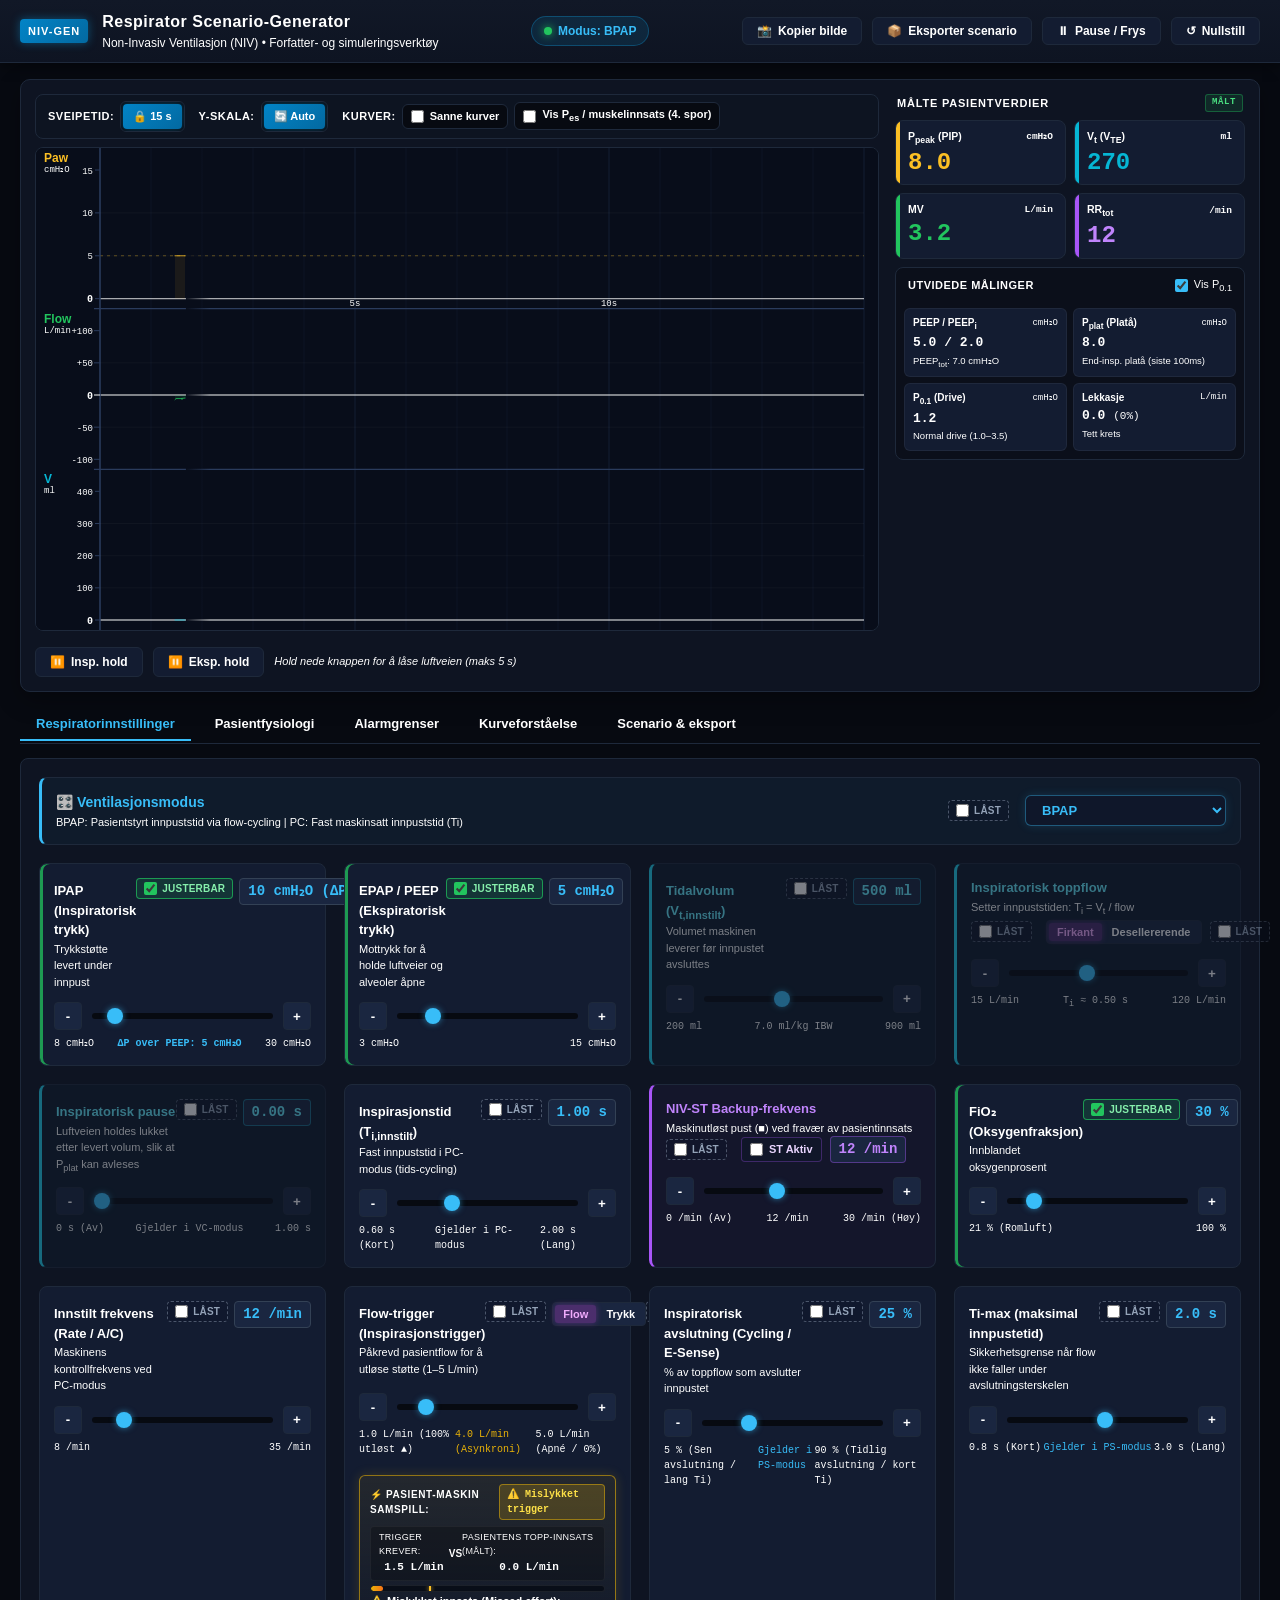
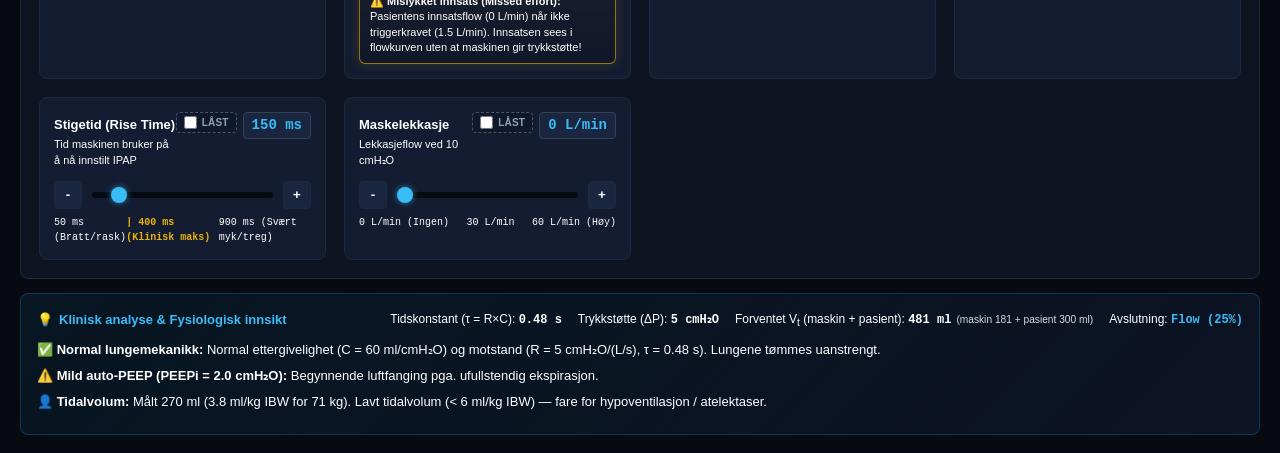
==== index.html @ de173d4d "Scenario: asynkroni ved hoy triggersensitivitet Simulator, generator og scenario-spiller for modul 2" ====
<!DOCTYPE html>
<html lang="no">
<head>
    <meta charset="UTF-8">
    <meta name="viewport" content="width=device-width, initial-scale=1.0">
    <meta name="description" content="Scenario-generator for mekanisk ventilasjon og respirator-simulering.">
    <title>Respirator Scenario-Generator</title>
    <link rel="stylesheet" href="style.css?v=3.0">
    <link rel="stylesheet" href="scenario-export.css?v=1.0">
</head>
<body>

    <!-- Topp-header og statuslinje -->
    <header class="app-header">
        <div class="brand-section">
            <span class="logo-badge">NIV-GEN</span>
            <div>
                <h1 class="brand-title">Respirator Scenario-Generator</h1>
                <div class="brand-subtitle">Non-Invasiv Ventilasjon (NIV) • Forfatter- og simuleringsverktøy</div>
            </div>
        </div>

        <div class="status-badge-container">
            <div class="mode-badge" id="modeBadge">
                <span>Modus: BPAP</span>
            </div>
        </div>

        <div class="header-controls">
            <button id="btnCopyScreenshot" class="btn-header" title="Kopier monitor-skjermbilde til utklippstavlen for Rise 360 / PowerPoint">
                <span>📸</span> <span>Kopier bilde</span>
            </button>
            <button id="btnExportScenario" class="btn-header" title="Eksporter scenariet som JSON + Markdown med gjeldende innstillinger og valgte justerbare parametere">
                <span>📦</span> <span>Eksporter scenario</span>
            </button>
            <button id="btnPause" class="btn-header" title="Pause eller frys simuleringen">
                <span id="pauseIcon">⏸</span> <span id="pauseText">Pause / Frys</span>
            </button>
            <button id="btnReset" class="btn-header" title="Nullstill simulering og kurver til standardverdier">
                <span>↺</span> <span>Nullstill</span>
            </button>
        </div>
    </header>

    <!-- Toast-varsel for kopiering og handlinger -->
    <div id="toastNotification" class="toast-notification hidden" role="status"></div>

    <!-- Hovedinnhold -->
    <main class="main-content">

        <!-- Seksjon 1: Monitoren (Canvas kurver + Måleverdier) -->
        <section class="monitor-row" aria-label="Ventilatormonitor">
            
            <div class="monitor-left-col">
                <!-- Medisinsk Alarm-banner (C3: Flergangs-alarmer prioritert med apné øverst) -->
                <div id="alarmBanner" class="alarm-banner hidden" role="alert">
                    <div id="alarmList" class="alarm-list"></div>
                </div>

                <!-- Monitor Verktøylinje (C8: Sveipetid, C9: Lås/Auto skala) -->
                <div class="monitor-toolbar">
                    <div class="toolbar-group">
                        <span class="toolbar-label">Sveipetid:</span>
                        <div class="btn-group-pill" id="sweepBtnGroup">
                            <span class="btn-pill active" id="btnSweep15" data-sweep="15" title="Sveipetid er låst til 15 sekunder" style="cursor: default;">🔒 15 s</span>
                        </div>
                    </div>

                    <div class="toolbar-group">
                        <span class="toolbar-label">Y-skala:</span>
                        <div class="btn-group-pill" id="scaleBtnGroup">
                            <span class="btn-pill active" id="btnScaleAuto" title="Automatisk skalering med faste minimumsgrenser (Gul min 15 cmH₂O, Grønn min ±30 L/min, Blå min 200 ml)" style="cursor: default;">🔄 Auto</span>
                        </div>
                    </div>

                    <div class="toolbar-group">
                        <span class="toolbar-label">Kurver:</span>
                        <label class="toolbar-checkbox-label" title="Vis pasientens sanne lungeflow og lungevolum som stiplede referansekurver over maskinens målinger">
                            <input type="checkbox" id="checkShowTrueCurves">
                            <span>Sanne kurver</span>
                        </label>
                        <label class="toolbar-checkbox-label" title="Vis 4. spor med pasientens muskelinnsats / øsofagustrykk (P_es)">
                            <input type="checkbox" id="checkShowPes">
                            <span>Vis P<sub>es</sub> / muskelinnsats (4. spor)</span>
                        </label>
                    </div>
                </div>

                <!-- Canvas med de 3 kurvene (Paw, Flow, Volum) -->
                <div class="canvas-container">
                    <canvas id="waveformCanvas"></canvas>
                </div>

                <!-- 5.4: Holdmanøvrer (Insp. hold og Eksp. hold) -->
                <div class="hold-controls-bar" style="display: flex; gap: 10px; margin-top: 8px; align-items: center; flex-wrap: wrap;">
                    <button type="button" class="hold-btn" id="btnInspHold" title="Hold inne for inspiratorisk holdmanøver (platåtrykk)">
                        <span>⏸️</span> Insp. hold
                    </button>
                    <button type="button" class="hold-btn" id="btnExpHold" title="Hold inne for ekspiratorisk holdmanøver (PEEPtotal / auto-PEEP)">
                        <span>⏸️</span> Eksp. hold
                    </button>
                    <span id="holdStatusIndicator" style="font-size: 11px; color: var(--color-text-secondary); font-style: italic;">
                        Hold nede knappen for å låse luftveien (maks 5 s)
                    </span>
                </div>
            </div>

            <!-- Sidestilt måleverdi-display (D5) -->
            <aside class="readout-panel">
                <div class="readout-section-header">
                    <span class="readout-group-title">Målte pasientverdier</span>
                    <span class="readout-type-badge badge-measured">MÅLT</span>
                </div>

                <!-- Primære målekort -->
                <div class="primary-metrics-grid">
                    <!-- Topptrykk Ppeak / PIP (C5) -->
                    <div class="metric-card pressure-card" id="cardMetricPpeak">
                        <div class="metric-label">
                            <span>P<sub>peak</sub> (PIP)</span>
                            <span class="metric-unit">cmH₂O</span>
                        </div>
                        <div class="metric-value" id="valPpeak">14.0</div>
                    </div>

                    <!-- Ekspirert Tidalvolum Vt / VTE (C1) -->
                    <div class="metric-card volume-card" id="cardMetricVt">
                        <div class="metric-label">
                            <span>V<sub>t</sub> (V<sub>TE</sub>)</span>
                            <span class="metric-unit">ml</span>
                        </div>
                        <div class="metric-value" id="valVt">450</div>
                    </div>

                    <!-- Minuttvolum MV (C1) -->
                    <div class="metric-card mv-card" id="cardMetricMv">
                        <div class="metric-label">
                            <span>MV</span>
                            <span class="metric-unit">L/min</span>
                        </div>
                        <div class="metric-value" id="valMv">6.8</div>
                    </div>

                    <!-- Total frekvens RRtot (C1) -->
                    <div class="metric-card rr-card" id="cardMetricRR">
                        <div class="metric-label">
                            <span>RR<sub>tot</sub></span>
                            <span class="metric-unit">/min</span>
                        </div>
                        <div class="metric-value" id="valRR">15</div>
                    </div>
                </div>

                <!-- Sekundære utvidede målinger (D5, Modul 5.4 & 5.6) -->
                <div class="secondary-metrics-panel">
                    <div style="display: flex; justify-content: space-between; align-items: center; margin-bottom: 6px; padding: 0 4px;">
                        <span style="font-size: 11px; font-weight: 700; text-transform: uppercase; letter-spacing: 0.5px; color: var(--text-muted);">Utvidede målinger</span>
                        <label style="display: inline-flex; align-items: center; gap: 6px; font-size: 11px; cursor: pointer; color: var(--text-muted);" title="Styrer visning av P0.1 respiratorisk drive">
                            <input type="checkbox" id="checkShowP01" checked style="accent-color: var(--color-accent); width: 13px; height: 13px; cursor: pointer;">
                            <span>Vis P<sub>0.1</sub></span>
                        </label>
                    </div>
                    <div class="secondary-grid">
                        <!-- PEEP / PEEPi / PEEPtot -->
                        <div class="sub-metric-card" id="cardSecPeep">
                            <div class="sub-metric-header">
                                <span class="sub-metric-title" id="titleSecPeep">PEEP / PEEP<sub>i</sub></span>
                                <span class="sub-metric-unit">cmH₂O</span>
                            </div>
                            <div class="sub-metric-val" id="dispPeepPeepi">5.0 / 0.0</div>
                            <div class="sub-metric-foot" id="dispPeepTot">PEEP<sub>tot</sub>: 5.0 cmH₂O</div>
                        </div>

                        <!-- Platåtrykk Pplat (Modul 5.4 & 5.6) -->
                        <div class="sub-metric-card" id="cardSecPplat">
                            <div class="sub-metric-header">
                                <span class="sub-metric-title" id="titleSecPplat">P<sub>plat</sub> (Platå)</span>
                                <span class="sub-metric-unit">cmH₂O</span>
                            </div>
                            <div class="sub-metric-val" id="dispPplatSec">--</div>
                            <div class="sub-metric-foot" id="dispPplatFoot">End-insp. platå</div>
                        </div>

                        <!-- P0.1 Okklusjonstrykk (Modul 5.6) -->
                        <div class="sub-metric-card" id="cardSecP01">
                            <div class="sub-metric-header">
                                <span class="sub-metric-title" id="titleSecP01">P<sub>0.1</sub> (Drive)</span>
                                <span class="sub-metric-unit">cmH₂O</span>
                            </div>
                            <div class="sub-metric-val" id="dispP01Sec">--</div>
                            <div class="sub-metric-foot" id="dispP01Foot">Respiratorisk drive</div>
                        </div>

                        <!-- Lekkasje & Lekkasje % -->
                        <div class="sub-metric-card" id="cardSecLeak">
                            <div class="sub-metric-header">
                                <span class="sub-metric-title">Lekkasje</span>
                                <span class="sub-metric-unit">L/min</span>
                            </div>
                            <div class="sub-metric-val" id="dispLeakSec">0.0 <span class="sub-val-secondary" id="dispLeakPctSec">(0%)</span></div>
                            <div class="sub-metric-foot" id="dispLeakStatus">Tett krets</div>
                        </div>
                    </div>
                </div>
            </aside>
        </section>

        <!-- Seksjon 2: Kontrollere og Innsikt -->
        <section class="controls-container">

            <!-- Fane-knapper for innstillinger -->
            <div class="panel-tabs">
                <button class="tab-btn active" data-tab="tab-machine">Respiratorinnstillinger</button>
                <button class="tab-btn" data-tab="tab-patient">Pasientfysiologi</button>
                <button class="tab-btn" data-tab="tab-advanced">Alarmgrenser</button>
                <button class="tab-btn" data-tab="tab-curves">Kurveforståelse</button>
                <button class="tab-btn" data-tab="tab-export">Scenario &amp; eksport</button>
            </div>

            <!-- Fane-innhold -->
            <div class="tab-content">
                
                <!-- Fane 1: Respiratorinnstillinger -->
                <div class="tab-pane active" id="tab-machine">
                    <div class="controls-grid">
                        
                        <!-- D1: Modusvelger (PS / PC - PC er skjult i denne versjonen) -->
                        <div class="control-card" style="grid-column: 1 / -1; border-left: 3px solid var(--color-accent); background: rgba(56, 189, 248, 0.04);">
                            <div class="control-header" style="display: flex; justify-content: space-between; align-items: center; flex-wrap: wrap; gap: 10px;">
                                <div>
                                    <div class="control-label" style="color: var(--color-accent); font-size: 14px;">🎛️ Ventilasjonsmodus</div>
                                    <div class="control-sublabel">BPAP: Pasientstyrt innpuststid via flow-cycling | PC: Fast maskinsatt innpuststid (Ti)</div>
                                </div>
                                <div style="display: flex; align-items: center; gap: 10px;">
                                    <select id="selectMode" class="select-mode-dropdown" title="Velg ventilasjonsmodus">
                                        <option value="PS" selected>BPAP</option>
                                        <option value="PC">PC (Trykkontroll / PCV)</option>
                                        <option value="VC">VC (Volumkontroll / VCV)</option>
                                    </select>
                                </div>
                            </div>
                        </div>

                        <!-- IPAP / PC over PEEP (Viser både absolutt trykk og ΔP) -->
                        <div class="control-card" id="cardPressure">
                            <div class="control-header">
                                <div>
                                    <div class="control-label" id="labelPressureMode">IPAP (Inspiratorisk trykk)</div>
                                    <div class="control-sublabel" id="sublabelPressureMode">Trykkstøtte levert under innpust</div>
                                </div>
                                <span class="control-value-pill" id="badgeIpap">8 cmH₂O (ΔP 3)</span>
                            </div>
                            <div class="slider-wrapper">
                                <button class="step-btn" data-target="sliderIpap" data-step="-1">-</button>
                                <input type="range" id="sliderIpap" min="8" max="30" step="1" value="8">
                                <button class="step-btn" data-target="sliderIpap" data-step="1">+</button>
                            </div>
                            <div class="slider-limits">
                                <span>8 cmH₂O</span>
                                <span id="labelDeltaPInfo" style="color: var(--color-accent); font-weight: 600;">ΔP over PEEP: 3 cmH₂O</span>
                                <span>30 cmH₂O</span>
                            </div>
                        </div>

                        <!-- EPAP / PEEP -->
                        <div class="control-card">
                            <div class="control-header">
                                <div>
                                    <div class="control-label">EPAP / PEEP (Ekspiratorisk trykk)</div>
                                    <div class="control-sublabel">Mottrykk for å holde luftveier og alveoler åpne</div>
                                </div>
                                <span class="control-value-pill" id="badgeEpap">5 cmH₂O</span>
                            </div>
                            <div class="slider-wrapper">
                                <button class="step-btn" data-target="sliderEpap" data-step="-1">-</button>
                                <input type="range" id="sliderEpap" min="3" max="15" step="1" value="5">
                                <button class="step-btn" data-target="sliderEpap" data-step="1">+</button>
                            </div>
                            <div class="slider-limits">
                                <span>3 cmH₂O</span>
                                <span>15 cmH₂O</span>
                            </div>
                        </div>

                        <!-- 6.1: Volumkontroll — Tidalvolum -->
                        <div class="control-card" id="cardVcTidalVolume" style="border-left: 3px solid #22d3ee; background: rgba(34, 211, 238, 0.04);">
                            <div class="control-header">
                                <div>
                                    <div class="control-label" style="color: #67e8f9;">Tidalvolum (V<sub>t,innstilt</sub>)</div>
                                    <div class="control-sublabel">Volumet maskinen leverer før innpustet avsluttes</div>
                                </div>
                                <span class="control-value-pill" id="badgeVcTidalVolume" style="color: #67e8f9; border-color: rgba(34, 211, 238, 0.4);">500 ml</span>
                            </div>
                            <div class="slider-wrapper">
                                <button class="step-btn" data-target="sliderVcTidalVolume" data-step="-25">-</button>
                                <input type="range" id="sliderVcTidalVolume" min="200" max="900" step="25" value="500">
                                <button class="step-btn" data-target="sliderVcTidalVolume" data-step="25">+</button>
                            </div>
                            <div class="slider-limits">
                                <span>200 ml</span>
                                <span id="labelVcVtPerKg">-- ml/kg IBW</span>
                                <span>900 ml</span>
                            </div>
                        </div>

                        <!-- 6.1: Volumkontroll — Inspiratorisk toppflow og flowmønster -->
                        <div class="control-card" id="cardVcPeakFlow" style="border-left: 3px solid #22d3ee; background: rgba(34, 211, 238, 0.04);">
                            <div class="control-header" style="display: flex; justify-content: space-between; align-items: center; flex-wrap: wrap;">
                                <div>
                                    <div class="control-label" style="color: #67e8f9;">Inspiratorisk toppflow</div>
                                    <div class="control-sublabel">Setter innpuststiden: T<sub>i</sub> = V<sub>t</sub> / flow</div>
                                </div>
                                <div style="display: flex; align-items: center; gap: 8px;">
                                    <div class="trigger-mode-toggle">
                                        <button class="btn-toggle active" id="btnFlowPatternConstant" data-pattern="constant">Firkant</button>
                                        <button class="btn-toggle" id="btnFlowPatternDecel" data-pattern="decelerating">Desellererende</button>
                                    </div>
                                    <span class="control-value-pill" id="badgeVcPeakFlow" style="color: #67e8f9; border-color: rgba(34, 211, 238, 0.4);">60 L/min</span>
                                </div>
                            </div>
                            <div class="slider-wrapper" style="margin-top: 6px;">
                                <button class="step-btn" data-target="sliderVcPeakFlow" data-step="-5">-</button>
                                <input type="range" id="sliderVcPeakFlow" min="15" max="120" step="5" value="60">
                                <button class="step-btn" data-target="sliderVcPeakFlow" data-step="5">+</button>
                            </div>
                            <div class="slider-limits">
                                <span>15 L/min</span>
                                <span id="labelVcTiCalc">T<sub>i</sub> ≈ -- s</span>
                                <span>120 L/min</span>
                            </div>
                        </div>

                        <!-- 6.1: Inspiratorisk pause (platåtrykk) -->
                        <div class="control-card" id="cardInspPause" style="border-left: 3px solid #22d3ee; background: rgba(34, 211, 238, 0.04);">
                            <div class="control-header">
                                <div>
                                    <div class="control-label" style="color: #67e8f9;">Inspiratorisk pause</div>
                                    <div class="control-sublabel">Luftveien holdes lukket etter levert volum, slik at P<sub>plat</sub> kan avleses</div>
                                </div>
                                <span class="control-value-pill" id="badgeInspPause" style="color: #67e8f9; border-color: rgba(34, 211, 238, 0.4);">0.00 s</span>
                            </div>
                            <div class="slider-wrapper">
                                <button class="step-btn" data-target="sliderInspPause" data-step="-0.05">-</button>
                                <input type="range" id="sliderInspPause" min="0" max="1.0" step="0.05" value="0">
                                <button class="step-btn" data-target="sliderInspPause" data-step="0.05">+</button>
                            </div>
                            <div class="slider-limits">
                                <span>0 s (Av)</span>
                                <span id="labelInspPauseStatus">Gjelder i VC-modus</span>
                                <span>1.00 s</span>
                            </div>
                        </div>

                        <!-- D1: PC-modus Inspirasjonstid Ti -->
                        <div class="control-card" id="cardTiSet">
                            <div class="control-header">
                                <div>
                                    <div class="control-label" id="labelTiSet">Inspirasjonstid (T<sub>i,innstilt</sub>)</div>
                                    <div class="control-sublabel" id="sublabelTiSet">Fast innpuststid i PC-modus (tids-cycling)</div>
                                </div>
                                <span class="control-value-pill" id="badgeTiSet">1.00 s</span>
                            </div>
                            <div class="slider-wrapper">
                                <button class="step-btn" data-target="sliderTiSet" data-step="-0.05">-</button>
                                <input type="range" id="sliderTiSet" min="0.6" max="2.0" step="0.05" value="1.0">
                                <button class="step-btn" data-target="sliderTiSet" data-step="0.05">+</button>
                            </div>
                            <div class="slider-limits">
                                <span>0.60 s (Kort)</span>
                                <span id="labelTiSetStatus" style="color: var(--color-accent);">Gjelder i PC-modus</span>
                                <span>2.00 s (Lang)</span>
                            </div>
                        </div>

                        <!-- D2: ST-modus & Backup-frekvens (NIV-ST) -->
                        <div class="control-card" id="cardStBackup" style="border-left: 3px solid #a855f7; background: rgba(168, 85, 247, 0.04);">
                            <div class="control-header" style="display: flex; justify-content: space-between; align-items: center; flex-wrap: wrap;">
                                <div>
                                    <div class="control-label" style="color: #c084fc;">NIV-ST Backup-frekvens</div>
                                    <div class="control-sublabel">Maskinutløst pust (■) ved fravær av pasientinnsats</div>
                                </div>
                                <div style="display: flex; align-items: center; gap: 8px;">
                                    <label id="labelStActive" style="display: inline-flex; align-items: center; gap: 6px; cursor: pointer; font-size: 11px; font-weight: 700; color: #e9d5ff; background: rgba(15, 23, 42, 0.7); padding: 3px 8px; border-radius: 4px; border: 1px solid rgba(168, 85, 247, 0.3);">
                                        <input type="checkbox" id="checkStActive" style="accent-color: #a855f7; cursor: pointer;">
                                        <span>ST Aktiv</span>
                                    </label>
                                    <span class="control-value-pill" id="badgeBackupRate" style="color: #c084fc; border-color: rgba(168, 85, 247, 0.4);">12 /min</span>
                                </div>
                            </div>
                            <div class="slider-wrapper" style="margin-top: 6px;">
                                <button class="step-btn" data-target="sliderBackupRate" data-step="-1">-</button>
                                <input type="range" id="sliderBackupRate" min="0" max="30" step="1" value="12">
                                <button class="step-btn" data-target="sliderBackupRate" data-step="1">+</button>
                            </div>
                            <div class="slider-limits">
                                <span>0 /min (Av)</span>
                                <span>12 /min</span>
                                <span>30 /min (Høy)</span>
                            </div>
                        </div>

                        <!-- FiO2 -->
                        <div class="control-card">
                            <div class="control-header">
                                <div>
                                    <div class="control-label">FiO₂ (Oksygenfraksjon)</div>
                                    <div class="control-sublabel">Innblandet oksygenprosent</div>
                                </div>
                                <span class="control-value-pill" id="badgeFio2">30 %</span>
                            </div>
                            <div class="slider-wrapper">
                                <button class="step-btn" data-target="sliderFio2" data-step="-5">-</button>
                                <input type="range" id="sliderFio2" min="21" max="100" step="1" value="30">
                                <button class="step-btn" data-target="sliderFio2" data-step="5">+</button>
                            </div>
                            <div class="slider-limits">
                                <span>21 % (Romluft)</span>
                                <span>100 %</span>
                            </div>
                        </div>

                        <!-- Respirasjonsfrekvens (RR innstilt / backup) -->
                        <div class="control-card" id="cardRate">
                            <div class="control-header">
                                <div>
                                    <div class="control-label">Innstilt frekvens (Rate / A/C)</div>
                                    <div class="control-sublabel">Maskinens kontrollfrekvens ved PC-modus</div>
                                </div>
                                <span class="control-value-pill" id="badgeRR">12 /min</span>
                            </div>
                            <div class="slider-wrapper">
                                <button class="step-btn" data-target="sliderRR" data-step="-1">-</button>
                                <input type="range" id="sliderRR" min="8" max="35" step="1" value="12">
                                <button class="step-btn" data-target="sliderRR" data-step="1">+</button>
                            </div>
                            <div class="slider-limits">
                                <span>8 /min</span>
                                <span>35 /min</span>
                            </div>
                        </div>

                        <!-- Inspirasjonstrigger (Flow / Trykk) -->
                        <div class="control-card" id="cardTrigger">
                            <div class="control-header">
                                <div>
                                    <div class="control-label" id="triggerTitle">Inspirasjonstrigger</div>
                                    <div class="control-sublabel" id="triggerSublabel">Flow- eller trykkstyrt pasienttrigger</div>
                                </div>
                                <div class="trigger-mode-toggle">
                                    <button class="btn-toggle active" id="btnTrigModeFlow" data-mode="flow">Flow</button>
                                    <button class="btn-toggle" id="btnTrigModePressure" data-mode="pressure">Trykk</button>
                                </div>
                                <span class="control-value-pill" id="badgeTrigger" style="color: var(--color-flow-trigger); border-color: rgba(217, 70, 239, 0.4);">1.5 L/min</span>
                            </div>

                            <div class="slider-wrapper" style="margin-top: 8px;">
                                <button class="step-btn" id="btnTrigStepDown" data-target="sliderTrigger" data-step="-0.5">-</button>
                                <input type="range" id="sliderTrigger" min="1" max="5" step="0.5" value="1.5">
                                <button class="step-btn" id="btnTrigStepUp" data-target="sliderTrigger" data-step="0.5">+</button>
                            </div>
                            <div class="slider-limits">
                                <span id="triggerLimitMin">1.0 L/min (100% utløst ▲)</span>
                                <span id="triggerLimitMid" style="color: var(--color-warning);">4.0 L/min (Asynkroni)</span>
                                <span id="triggerLimitMax">5.0 L/min (Apné / 0%)</span>
                            </div>

                            <!-- Trigger-samkjøringspanel (Klinisk veiledning) -->
                            <div class="trigger-sync-box" id="triggerSyncBox">
                                <div class="trigger-sync-header">
                                    <span class="trigger-sync-title">⚡ Pasient-maskin samspill:</span>
                                    <span class="trigger-sync-status-badge status-ok" id="triggerSyncBadge">✅ 100% Utløst</span>
                                </div>
                                <div class="trigger-sync-body">
                                    <div class="trigger-sync-comparison">
                                        <div class="sync-item">
                                            <span class="sync-label">Trigger krever:</span>
                                            <span class="sync-val" id="syncTriggerReq">3.0 L/min</span>
                                        </div>
                                        <div class="sync-vs">vs</div>
                                        <div class="sync-item">
                                            <span class="sync-label">Pasientflow:</span>
                                            <span class="sync-val" id="syncPatientEffort">30.0 L/min</span>
                                        </div>
                                    </div>
                                    <!-- Visuell sammenligningsmåler -->
                                    <div class="trigger-gauge-track" title="Pasientinnsats vs. Triggerkrav">
                                        <div class="trigger-gauge-fill" id="triggerGaugeFill" style="width: 60%;"></div>
                                        <div class="trigger-gauge-threshold" id="triggerGaugeThreshold" style="left: 40%;"></div>
                                    </div>
                                    <div class="trigger-sync-message" id="triggerSyncMessage">
                                        Pasienten utløser innpust pålitelig (1–3 L/min). Lilla trekant (▲) vises for hvert pust.
                                    </div>
                                </div>
                            </div>
                        </div>

                        <!-- Inspiratorisk avslutning (Cycling / E-Sense: 5–90%) -->
                        <div class="control-card" id="cardCycling">
                            <div class="control-header">
                                <div>
                                    <div class="control-label" id="labelCycling">Inspiratorisk avslutning (Cycling / E-Sense)</div>
                                    <div class="control-sublabel" id="sublabelCycling">% av toppflow som avslutter innpustet</div>
                                </div>
                                <span class="control-value-pill" id="badgeCycling">25 %</span>
                            </div>
                            <div class="slider-wrapper">
                                <button class="step-btn" data-target="sliderCycling" data-step="-5">-</button>
                                <input type="range" id="sliderCycling" min="5" max="90" step="5" value="25">
                                <button class="step-btn" data-target="sliderCycling" data-step="5">+</button>
                            </div>
                            <div class="slider-limits">
                                <span>5 % (Sen avslutning / lang Ti)</span>
                                <span id="labelCyclingStatus" style="color: var(--color-accent);">Gjelder i PS-modus</span>
                                <span>90 % (Tidlig avslutning / kort Ti)</span>
                            </div>
                        </div>

                        <!-- Ti-max (maksimal innpustetid) -->
                        <div class="control-card" id="cardTiMax">
                            <div class="control-header">
                                <div>
                                    <div class="control-label">Ti-max (maksimal innpustetid)</div>
                                    <div class="control-sublabel">Sikkerhetsgrense når flow ikke faller under avslutningsterskelen</div>
                                </div>
                                <span class="control-value-pill" id="badgeTiMax">2.0 s</span>
                            </div>
                            <div class="slider-wrapper">
                                <button class="step-btn" data-target="sliderTiMax" data-step="-0.1">-</button>
                                <input type="range" id="sliderTiMax" min="0.8" max="3.0" step="0.1" value="2.0">
                                <button class="step-btn" data-target="sliderTiMax" data-step="0.1">+</button>
                            </div>
                            <div class="slider-limits">
                                <span>0.8 s (Kort)</span>
                                <span style="color: var(--color-accent);">Gjelder i PS-modus</span>
                                <span>3.0 s (Lang)</span>
                            </div>
                        </div>

                        <!-- Stigetid / Rise Time -->
                        <div class="control-card">
                            <div class="control-header">
                                <div>
                                    <div class="control-label">Stigetid (Rise Time)</div>
                                    <div class="control-sublabel">Tid maskinen bruker på å nå innstilt IPAP</div>
                                </div>
                                <span class="control-value-pill" id="badgeRiseTime">150 ms</span>
                            </div>
                            <div class="slider-wrapper">
                                <button class="step-btn" data-target="sliderRiseTime" data-step="-25">-</button>
                                <input type="range" id="sliderRiseTime" min="50" max="900" step="25" value="150">
                                <button class="step-btn" data-target="sliderRiseTime" data-step="25">+</button>
                            </div>
                            <div class="slider-limits">
                                <span>50 ms (Bratt/rask)</span>
                                <span class="clinical-limit-marker" style="color: var(--color-warning); font-weight: 600;" title="Klinisk standard øvre grense (400 ms)">| 400 ms (Klinisk maks)</span>
                                <span>900 ms (Svært myk/treg)</span>
                            </div>
                        </div>

                        <!-- Maskelekkasje -->
                        <div class="control-card" id="cardLeak">
                            <div class="control-header">
                                <div>
                                    <div class="control-label">Maskelekkasje</div>
                                    <div class="control-sublabel">Lekkasjeflow ved 10 cmH₂O</div>
                                </div>
                                <span class="control-value-pill" id="badgeLeak">0 L/min</span>
                            </div>
                            <div class="slider-wrapper">
                                <button class="step-btn" data-target="sliderLeak" data-step="-5">-</button>
                                <input type="range" id="sliderLeak" min="0" max="60" step="5" value="0">
                                <button class="step-btn" data-target="sliderLeak" data-step="5">+</button>
                            </div>
                            <div class="slider-limits">
                                <span>0 L/min (Ingen)</span>
                                <span>30 L/min</span>
                                <span>60 L/min (Høy)</span>
                            </div>
                        </div>

                    </div>
                </div>

                <!-- Fane 2: Pasientfysiologi (A3 & A6 & D5) -->
                <div class="tab-pane" id="tab-patient" style="display: none;">
                    <div class="controls-grid">
                        
                        <!-- Pasientprofil & Idealvekt (IBW for D5) -->
                        <div class="control-card" style="grid-column: 1 / -1; border-left: 3px solid #38bdf8; background: rgba(56, 189, 248, 0.04);">
                            <div class="control-header" style="display: flex; justify-content: space-between; align-items: center; flex-wrap: wrap; gap: 10px;">
                                <div>
                                    <div class="control-label" style="color: #38bdf8;">👤 Pasientprofil & Idealvekt (IBW)</div>
                                    <div class="control-sublabel">Brukes til å beregne fysiologisk tidalvolum (V<sub>t</sub>/kg IBW) etter Devine-formelen</div>
                                </div>
                                <div style="display: flex; align-items: center; gap: 10px;">
                                    <span class="control-value-pill" id="badgeIbwCalc" style="color: #38bdf8; border-color: rgba(56, 189, 248, 0.4);">IBW: 70 kg</span>
                                </div>
                            </div>
                            <div style="display: grid; grid-template-columns: repeat(auto-fit, minmax(240px, 1fr)); gap: 14px; margin-top: 8px;">
                                <div>
                                    <div style="display: flex; justify-content: space-between; font-size: 12px; margin-bottom: 4px;">
                                        <span>Pasienthøyde:</span>
                                        <strong id="badgeHeight" style="font-family: var(--font-mono); color: var(--text-main);">175 cm</strong>
                                    </div>
                                    <div class="slider-wrapper">
                                        <button class="step-btn" data-target="sliderHeight" data-step="-5">-</button>
                                        <input type="range" id="sliderHeight" min="140" max="205" step="1" value="175">
                                        <button class="step-btn" data-target="sliderHeight" data-step="5">+</button>
                                    </div>
                                    <div class="slider-limits">
                                        <span>140 cm</span>
                                        <span>175 cm (Snitt)</span>
                                        <span>205 cm</span>
                                    </div>
                                </div>
                                <div>
                                    <div style="font-size: 12px; margin-bottom: 6px;">Biologisk kjønn:</div>
                                    <div class="trigger-mode-toggle" style="width: 100%;">
                                        <button class="btn-toggle active" id="btnGenderMale" style="flex: 1; padding: 6px;">Mann</button>
                                        <button class="btn-toggle" id="btnGenderFemale" style="flex: 1; padding: 6px;">Kvinne</button>
                                    </div>
                                </div>
                            </div>
                        </div>

                        <!-- Spontan frekvens (rrSpont) -->
                        <div class="control-card">
                            <div class="control-header">
                                <div>
                                    <div class="control-label">Spontan frekvens (rrSpont)</div>
                                    <div class="control-sublabel">Pasientens egen respirasjonsfrekvens (0 = apné/passiv)</div>
                                </div>
                                <span class="control-value-pill" id="badgeRrSpont">12 /min</span>
                            </div>
                            <div class="slider-wrapper">
                                <button class="step-btn" data-target="sliderRrSpont" data-step="-1">-</button>
                                <input type="range" id="sliderRrSpont" min="0" max="40" step="1" value="12">
                                <button class="step-btn" data-target="sliderRrSpont" data-step="1">+</button>
                            </div>
                            <div class="slider-limits">
                                <span>0 /min (Passiv)</span>
                                <span>40 /min (Takkypné)</span>
                            </div>
                        </div>

                        <!-- Pasientens muskelkraft Pmus (Inspiratorisk) -->
                        <div class="control-card" id="cardPmus">
                            <div class="control-header">
                                <div>
                                    <div class="control-label">Inspiratorisk kraft (P<sub>mus,insp</sub>)</div>
                                    <div class="control-sublabel">Pasientens egeninnsats under innpust (Normal 5 cmH₂O, P<sub>mus,max</sub> kap. 100 cmH₂O)</div>
                                </div>
                                <span class="control-value-pill" id="badgePmus">5.0 cmH₂O</span>
                            </div>
                            <div class="slider-wrapper">
                                <button class="step-btn" data-target="sliderPmus" data-step="-0.5">-</button>
                                <input type="range" id="sliderPmus" min="0" max="20" step="0.5" value="5">
                                <button class="step-btn" data-target="sliderPmus" data-step="0.5">+</button>
                            </div>
                            <div class="slider-limits">
                                <span>0 cmH₂O (Svak/ingen)</span>
                                <span>20 cmH₂O (Maksimal)</span>
                            </div>
                        </div>

                        <!-- Responsiv pasientinnsats (5.2) -->
                        <div class="control-card" id="cardResponsivePmus">
                            <div class="control-header">
                                <div>
                                    <div class="control-label" style="display: flex; align-items: center; gap: 8px;">
                                        <input type="checkbox" id="checkResponsivePmus" style="cursor: pointer;">
                                        <label for="checkResponsivePmus" style="cursor: pointer;">Responsiv pasientinnsats</label>
                                    </div>
                                    <div class="control-sublabel">Pasienten avlaster seg selv når respiratoren tar over arbeidet</div>
                                </div>
                                <span class="control-value-pill" id="badgeResponsiveness">50 %</span>
                            </div>
                            <div class="slider-wrapper">
                                <button class="step-btn" data-target="sliderResponsiveness" data-step="-5" disabled>-</button>
                                <input type="range" id="sliderResponsiveness" min="10" max="100" step="5" value="50" disabled>
                                <button class="step-btn" data-target="sliderResponsiveness" data-step="5" disabled>+</button>
                            </div>
                            <div class="slider-limits">
                                <span>10 % (Svak tilpasning)</span>
                                <span>50 % (Standard)</span>
                                <span>100 % (Full avlastning)</span>
                            </div>
                        </div>

                        <!-- Tidsforskyvning av pasientinnsats (5.5) -->
                        <div class="control-card" id="cardPmusOffset">
                            <div class="control-header">
                                <div>
                                    <div class="control-label">Forskyvning av pasientinnsats</div>
                                    <div class="control-sublabel">Tidsforskyvning av Pmus mot maskinsyklus for asynkronidemonstrasjon</div>
                                </div>
                                <span class="control-value-pill" id="badgePmusOffset">0.00 s (synkronisert)</span>
                            </div>
                            <div class="slider-wrapper">
                                <button class="step-btn" data-target="sliderPmusOffset" data-step="-0.05">-</button>
                                <input type="range" id="sliderPmusOffset" min="-1.0" max="1.0" step="0.05" value="0">
                                <button class="step-btn" data-target="sliderPmusOffset" data-step="0.05">+</button>
                            </div>
                            <div class="slider-limits">
                                <span>-1.00 s (forskjøvet tidligere)</span>
                                <span id="labelPmusOffsetStatus">synkronisert</span>
                                <span>+1.00 s (forskjøvet senere)</span>
                            </div>
                        </div>

                        <!-- Nevral inspirasjonstid (tiNeural) -->
                        <div class="control-card">
                            <div class="control-header">
                                <div>
                                    <div class="control-label">Nevral inspirasjonstid (Ti<sub>neural</sub>)</div>
                                    <div class="control-sublabel">Varighet av pasientens nevrale innpust</div>
                                </div>
                                <span class="control-value-pill" id="badgeTiNeural">1.00 s</span>
                            </div>
                            <div class="slider-wrapper">
                                <button class="step-btn" data-target="sliderTiNeural" data-step="-0.05">-</button>
                                <input type="range" id="sliderTiNeural" min="0.4" max="1.6" step="0.05" value="1.0">
                                <button class="step-btn" data-target="sliderTiNeural" data-step="0.05">+</button>
                            </div>
                            <div class="slider-limits">
                                <span>0.40 s (Kort)</span>
                                <span>1.60 s (Lang)</span>
                            </div>
                        </div>

                        <!-- Koble Ti_neural til innsatsform (Pmus) -->
                        <div class="control-card" style="padding: 10px 14px; background: rgba(30, 41, 59, 0.4); border: 1px solid var(--border-color);">
                            <div style="display: flex; align-items: center; justify-content: space-between;">
                                <label style="display: inline-flex; align-items: center; gap: 8px; cursor: pointer; font-size: 13px; font-weight: 600; color: var(--text-main);">
                                    <input type="checkbox" id="checkKobleTiNeural" checked style="accent-color: var(--color-accent); width: 15px; height: 15px; cursor: pointer;">
                                    <span>Utled fra nevral inspirasjonstid</span>
                                </label>
                                <span style="font-size: 11px; color: var(--text-muted);">Automatisk form (Trise 30%, Tdecay 40%)</span>
                            </div>
                        </div>

                        <!-- Stigetid innsats (triseNeural) -->
                        <div class="control-card control-disabled" id="cardTriseNeural">
                            <div class="control-header">
                                <div>
                                    <div class="control-label">Stigetid innsats (Trise)</div>
                                    <div class="control-sublabel">Tid fra hvile til maksimal muskelkraft</div>
                                </div>
                                <span class="control-value-pill" id="badgeTriseNeural">0.30 s</span>
                            </div>
                            <div class="slider-wrapper">
                                <button class="step-btn" data-target="sliderTriseNeural" data-step="-0.05" disabled>-</button>
                                <input type="range" id="sliderTriseNeural" min="0.10" max="1.00" step="0.05" value="0.30" disabled>
                                <button class="step-btn" data-target="sliderTriseNeural" data-step="0.05" disabled>+</button>
                            </div>
                            <div class="slider-limits">
                                <span>0.10 s (Rask)</span>
                                <span>1.00 s (Langsom)</span>
                            </div>
                        </div>

                        <!-- Holdetid innsats (tholdNeural) -->
                        <div class="control-card control-disabled" id="cardTholdNeural">
                            <div class="control-header">
                                <div>
                                    <div class="control-label">Holdetid innsats (Thold)</div>
                                    <div class="control-sublabel">Hviletid på maksimal muskelkraft (platå)</div>
                                </div>
                                <span class="control-value-pill" id="badgeTholdNeural">0.00 s</span>
                            </div>
                            <div class="slider-wrapper">
                                <button class="step-btn" data-target="sliderTholdNeural" data-step="-0.05" disabled>-</button>
                                <input type="range" id="sliderTholdNeural" min="0.00" max="1.00" step="0.05" value="0.00" disabled>
                                <button class="step-btn" data-target="sliderTholdNeural" data-step="0.05" disabled>+</button>
                            </div>
                            <div class="slider-limits">
                                <span>0.00 s (Ingen platå)</span>
                                <span>1.00 s (Langt platå)</span>
                            </div>
                        </div>

                        <!-- Relaksasjonstid innsats (tdecayNeural) -->
                        <div class="control-card control-disabled" id="cardTdecayNeural">
                            <div class="control-header">
                                <div>
                                    <div class="control-label">Relaksasjonstid innsats (Tdecay)</div>
                                    <div class="control-sublabel">Tid fra topp tilbake til hvile (PIIA-fase)</div>
                                </div>
                                <span class="control-value-pill" id="badgeTdecayNeural">0.40 s</span>
                            </div>
                            <div class="slider-wrapper">
                                <button class="step-btn" data-target="sliderTdecayNeural" data-step="-0.05" disabled>-</button>
                                <input type="range" id="sliderTdecayNeural" min="0.10" max="1.50" step="0.05" value="0.40" disabled>
                                <button class="step-btn" data-target="sliderTdecayNeural" data-step="0.05" disabled>+</button>
                            </div>
                            <div class="slider-limits">
                                <span>0.10 s (Brå)</span>
                                <span>1.50 s (Gradvis)</span>
                            </div>
                        </div>

                        <!-- Ekspiratorisk muskelkraft (pmusExp) -->
                        <div class="control-card">
                            <div class="control-header">
                                <div>
                                    <div class="control-label">Ekspiratorisk kraft (P<sub>mus,exp</sub>)</div>
                                    <div class="control-sublabel">Aktiv utpust / pasientkamp mot maskinen (terminal-spike)</div>
                                </div>
                                <span class="control-value-pill" id="badgePmusExp">0.0 cmH₂O</span>
                            </div>
                            <div class="slider-wrapper">
                                <button class="step-btn" data-target="sliderPmusExp" data-step="-0.5">-</button>
                                <input type="range" id="sliderPmusExp" min="0" max="10" step="0.5" value="0">
                                <button class="step-btn" data-target="sliderPmusExp" data-step="0.5">+</button>
                            </div>
                            <div class="slider-limits">
                                <span>0 cmH₂O (Passiv utpust)</span>
                                <span>10 cmH₂O (Kraftig kamp)</span>
                            </div>
                        </div>

                        <!-- Elastisk tilbakefjæring (Recoil Strength, 5.1) -->
                        <div class="control-card" id="cardRecoil">
                            <div class="control-header">
                                <div>
                                    <div class="control-label">Elastisk tilbakefjæring</div>
                                    <div class="control-sublabel">Brystveggens rekyl i tidlig ekspirasjon (skarpere flowtopp)</div>
                                </div>
                                <span class="control-value-pill" id="badgeRecoil">25 %</span>
                            </div>
                            <div class="slider-wrapper">
                                <button class="step-btn" data-target="sliderRecoil" data-step="-5">-</button>
                                <input type="range" id="sliderRecoil" min="0" max="50" step="5" value="25">
                                <button class="step-btn" data-target="sliderRecoil" data-step="5">+</button>
                            </div>
                            <div class="slider-limits">
                                <span>0 % (Passiv)</span>
                                <span>25 % (Standard aktiv)</span>
                                <span>50 % (Maksimal)</span>
                            </div>
                        </div>

                        <!-- Ekspiratorisk flowbegrensning (Flow Limitation & PEEP-stenting, 5.3) -->
                        <div class="control-card" id="cardFlowLimitation">
                            <div class="control-header">
                                <div>
                                    <div class="control-label">Ekspiratorisk flowbegrensning & PEEP-stenting</div>
                                    <div class="control-sublabel">Dynamisk luftveiskollaps og åpning med ekstern PEEP (Starling)</div>
                                </div>
                                <span class="control-value-pill" id="badgeFlowLimitation">0.00</span>
                            </div>

                            <!-- Alvorlighetsknapper (5.3) -->
                            <div style="display: flex; gap: 6px; margin-top: 8px; margin-bottom: 12px; flex-wrap: wrap;">
                                <button type="button" class="btn-pill active" id="btnFlNone" style="flex: 1; padding: 4px 8px; font-size: 11px; cursor: pointer; text-align: center;">Ingen</button>
                                <button type="button" class="btn-pill" id="btnFlMild" style="flex: 1; padding: 4px 8px; font-size: 11px; cursor: pointer; text-align: center;">Mild</button>
                                <button type="button" class="btn-pill" id="btnFlModerate" style="flex: 1; padding: 4px 8px; font-size: 11px; cursor: pointer; text-align: center;">Moderat</button>
                                <button type="button" class="btn-pill" id="btnFlSevere" style="flex: 1; padding: 4px 8px; font-size: 11px; cursor: pointer; text-align: center;">Alvorlig</button>
                                <button type="button" class="btn-pill" id="btnFlCustom" style="flex: 1; padding: 4px 8px; font-size: 11px; cursor: pointer; text-align: center;">Egendefinert</button>
                            </div>

                            <!-- Skalar slider beholdes for bakoverkompatibilitet og hurtigvisning -->
                            <div class="slider-wrapper" style="margin-bottom: 8px;">
                                <button class="step-btn" data-target="sliderFlowLimitation" data-step="-0.05">-</button>
                                <input type="range" id="sliderFlowLimitation" min="0" max="1" step="0.05" value="0">
                                <button class="step-btn" data-target="sliderFlowLimitation" data-step="0.05">+</button>
                            </div>
                            <div class="slider-limits" style="margin-bottom: 12px;">
                                <span>0.00 (Ingen)</span>
                                <span style="font-weight: 600;">0.70 (KOLS)</span>
                                <span>1.00 (Maksimal)</span>
                            </div>

                            <!-- De tre fysiske sliderne (5.3) -->
                            <div id="wrapperDetailedFlowLimitation" style="border-top: 1px solid rgba(255,255,255,0.08); padding-top: 10px; display: flex; flex-direction: column; gap: 10px;">
                                <!-- 1. Kritisk lukketrykk -->
                                <div>
                                    <div style="display: flex; justify-content: space-between; font-size: 12px; margin-bottom: 4px;">
                                        <span>Kritisk lukketrykk (P<sub>crit</sub>)</span>
                                        <span id="badgeCriticalClosingPressure" class="control-value-pill" style="font-size: 11px; padding: 1px 6px;">0.0 cmH₂O</span>
                                    </div>
                                    <div class="slider-wrapper">
                                        <button class="step-btn" data-target="sliderCriticalClosingPressure" data-step="-0.5">-</button>
                                        <input type="range" id="sliderCriticalClosingPressure" min="0" max="20" step="0.5" value="0">
                                        <button class="step-btn" data-target="sliderCriticalClosingPressure" data-step="0.5">+</button>
                                    </div>
                                </div>

                                <!-- 2. Konduktans kollapsbart segment -->
                                <div>
                                    <div style="display: flex; justify-content: space-between; font-size: 12px; margin-bottom: 4px;">
                                        <span>Segment-konduktans (G)</span>
                                        <span id="badgeFlowConductance" class="control-value-pill" style="font-size: 11px; padding: 1px 6px;">1.00</span>
                                    </div>
                                    <div class="slider-wrapper">
                                        <button class="step-btn" data-target="sliderFlowConductance" data-step="-0.05">-</button>
                                        <input type="range" id="sliderFlowConductance" min="0.1" max="2.0" step="0.05" value="1.0">
                                        <button class="step-btn" data-target="sliderFlowConductance" data-step="0.05">+</button>
                                    </div>
                                </div>

                                <!-- 3. PEEP-stenting -->
                                <div>
                                    <div style="display: flex; justify-content: space-between; font-size: 12px; margin-bottom: 4px;">
                                        <span>PEEP-stenting</span>
                                        <span id="badgePeepStenting" class="control-value-pill" style="font-size: 11px; padding: 1px 6px;">0 %</span>
                                    </div>
                                    <div class="slider-wrapper">
                                        <button class="step-btn" data-target="sliderPeepStenting" data-step="-5">-</button>
                                        <input type="range" id="sliderPeepStenting" min="0" max="100" step="5" value="0">
                                        <button class="step-btn" data-target="sliderPeepStenting" data-step="5">+</button>
                                    </div>
                                </div>
                            </div>
                        </div>

                        <!-- Ekspiratorisk motstandsforhold (Exp. Ratio, A6) -->
                        <div class="control-card">
                            <div class="control-header">
                                <div>
                                    <div class="control-label">Ekspiratorisk motstandsforhold (R<sub>exp</sub>/R<sub>insp</sub>)</div>
                                    <div class="control-sublabel">Symmetrisk eller trangere luftveier ut enn inn (1.0–3.0×) + ventil (2 cmH₂O/(L/s))</div>
                                </div>
                                <span class="control-value-pill" id="badgeExpRatio">1.0 ×</span>
                            </div>
                            <div class="slider-wrapper">
                                <button class="step-btn" data-target="sliderExpRatio" data-step="-0.1">-</button>
                                <input type="range" id="sliderExpRatio" min="1.0" max="3.0" step="0.1" value="1.0">
                                <button class="step-btn" data-target="sliderExpRatio" data-step="0.1">+</button>
                            </div>
                            <div class="slider-limits">
                                <span>1.0 × (Symmetrisk: Rexp = Rinsp = 5)</span>
                                <span>1.5 × (Fysiologisk normal)</span>
                                <span>3.0 × (Høy)</span>
                            </div>
                        </div>

                        <!-- Biologisk variasjon (Variability) -->
                        <div class="control-card">
                            <div class="control-header">
                                <div>
                                    <div class="control-label">Pustevariasjon (Variability)</div>
                                    <div class="control-sublabel">Tilfeldig variasjon i frekvens og kraft per pust</div>
                                </div>
                                <span class="control-value-pill" id="badgeVariability">15 %</span>
                            </div>
                            <div class="slider-wrapper">
                                <button class="step-btn" data-target="sliderVariability" data-step="-2">-</button>
                                <input type="range" id="sliderVariability" min="0" max="30" step="1" value="15">
                                <button class="step-btn" data-target="sliderVariability" data-step="2">+</button>
                            </div>
                            <div class="slider-limits">
                                <span>0 % (Mekanisk fast)</span>
                                <span>30 % (Høy variasjon)</span>
                            </div>
                        </div>

                        <!-- Kardiogent flow-artefakt -->
                        <div class="control-card">
                            <div class="control-header">
                                <div>
                                    <div class="control-label">Kardiogent artefakt (Cardiac)</div>
                                    <div class="control-sublabel">Svak flowoscillasjon fra hjerteslag (autotrigger)</div>
                                </div>
                                <span class="control-value-pill" id="badgeCardiacArtifact">0.0 L/min</span>
                            </div>
                            <div class="slider-wrapper">
                                <button class="step-btn" data-target="sliderCardiacArtifact" data-step="-0.2">-</button>
                                <input type="range" id="sliderCardiacArtifact" min="0" max="3" step="0.1" value="0">
                                <button class="step-btn" data-target="sliderCardiacArtifact" data-step="0.2">+</button>
                            </div>
                            <div class="slider-limits">
                                <span>0.0 L/min (Ingen)</span>
                                <span>3.0 L/min (Sterk puls)</span>
                            </div>
                        </div>

                        <!-- Compliance -->
                        <div class="control-card">
                            <div class="control-header">
                                <div>
                                    <div class="control-label">Compliance (Ettergivelighet, C)</div>
                                    <div class="control-sublabel">Lavere = stivere lunger (f.eks. ødem/pneumoni)</div>
                                </div>
                                <span class="control-value-pill" id="badgeCompliance">90 ml/cmH₂O</span>
                            </div>
                            <div class="slider-wrapper">
                                <button class="step-btn" data-target="sliderCompliance" data-step="-5">-</button>
                                <input type="range" id="sliderCompliance" min="15" max="100" step="1" value="90">
                                <button class="step-btn" data-target="sliderCompliance" data-step="5">+</button>
                            </div>
                            <div class="slider-limits">
                                <span>15 (Svært stiv)</span>
                                <span>100 (Svært ettergivelig)</span>
                            </div>
                        </div>

                        <!-- Motstand / Resistance -->
                        <div class="control-card">
                            <div class="control-header">
                                <div>
                                    <div class="control-label">Motstand (Airway Resistance, R)</div>
                                    <div class="control-sublabel">Høyere = trangere luftveier (f.eks. KOLS/astma)</div>
                                </div>
                                <span class="control-value-pill" id="badgeResistance">5 cmH₂O/(L/s)</span>
                            </div>
                            <div class="slider-wrapper">
                                <button class="step-btn" data-target="sliderResistance" data-step="-1">-</button>
                                <input type="range" id="sliderResistance" min="2" max="25" step="1" value="5">
                                <button class="step-btn" data-target="sliderResistance" data-step="1">+</button>
                            </div>
                            <div class="slider-limits">
                                <span>2 (Normal/lav)</span>
                                <span>25 (Alvorlig obstruksjon)</span>
                            </div>
                        </div>

                        <!-- 6.2: Ikke-lineær trykk/volum-kurve -->
                        <div class="control-card" id="cardStressIndex" style="border-left: 3px solid #f472b6; background: rgba(244, 114, 182, 0.04);">
                            <div class="control-header" style="display: flex; justify-content: space-between; align-items: center; flex-wrap: wrap;">
                                <div>
                                    <div class="control-label" style="color: #f9a8d4;">Stress index</div>
                                    <div class="control-sublabel">Volumavhengig ettergivelighet. Avleses på trykkurven under konstant flow.</div>
                                </div>
                                <div style="display: flex; align-items: center; gap: 8px;">
                                    <label style="display: inline-flex; align-items: center; gap: 6px; cursor: pointer; font-size: 11px; font-weight: 700; color: #fbcfe8; background: rgba(15, 23, 42, 0.7); padding: 3px 8px; border-radius: 4px; border: 1px solid rgba(244, 114, 182, 0.3);">
                                        <input type="checkbox" id="checkStressIndex" style="accent-color: #f472b6; cursor: pointer;">
                                        <span>Aktiv</span>
                                    </label>
                                    <span class="control-value-pill" id="badgeStressIndex" style="color: #f9a8d4; border-color: rgba(244, 114, 182, 0.4);">1.00</span>
                                </div>
                            </div>
                            <div class="slider-wrapper" style="margin-top: 6px;">
                                <button class="step-btn" data-target="sliderStressIndex" data-step="-0.05">-</button>
                                <input type="range" id="sliderStressIndex" min="0.6" max="1.6" step="0.05" value="1.0">
                                <button class="step-btn" data-target="sliderStressIndex" data-step="0.05">+</button>
                            </div>
                            <div class="slider-limits">
                                <span>0.60 (Tidal rekruttering)</span>
                                <span id="labelStressIndexStatus">1.00 = lineær</span>
                                <span>1.60 (Overdistensjon)</span>
                            </div>
                        </div>

                        <!-- 6.2: Øvre knekkpunkt (UIP) -->
                        <div class="control-card" id="cardUip" style="border-left: 3px solid #f472b6; background: rgba(244, 114, 182, 0.04);">
                            <div class="control-header" style="display: flex; justify-content: space-between; align-items: center; flex-wrap: wrap;">
                                <div>
                                    <div class="control-label" style="color: #f9a8d4;">Øvre knekkpunkt (UIP)</div>
                                    <div class="control-sublabel">Over dette trykket faller ettergivelighet til 35 % — gir «beaking» i trykkurven</div>
                                </div>
                                <div style="display: flex; align-items: center; gap: 8px;">
                                    <label style="display: inline-flex; align-items: center; gap: 6px; cursor: pointer; font-size: 11px; font-weight: 700; color: #fbcfe8; background: rgba(15, 23, 42, 0.7); padding: 3px 8px; border-radius: 4px; border: 1px solid rgba(244, 114, 182, 0.3);">
                                        <input type="checkbox" id="checkUip" style="accent-color: #f472b6; cursor: pointer;">
                                        <span>Aktiv</span>
                                    </label>
                                    <span class="control-value-pill" id="badgeUip" style="color: #f9a8d4; border-color: rgba(244, 114, 182, 0.4);">30 cmH₂O</span>
                                </div>
                            </div>
                            <div class="slider-wrapper" style="margin-top: 6px;">
                                <button class="step-btn" data-target="sliderUip" data-step="-1">-</button>
                                <input type="range" id="sliderUip" min="10" max="40" step="1" value="30">
                                <button class="step-btn" data-target="sliderUip" data-step="1">+</button>
                            </div>
                            <div class="slider-limits">
                                <span>10 cmH₂O</span>
                                <span>40 cmH₂O</span>
                            </div>
                        </div>

                        <!-- 6.2: Åpningstrykk -->
                        <div class="control-card" id="cardAirwayOpening" style="border-left: 3px solid #f472b6; background: rgba(244, 114, 182, 0.04);">
                            <div class="control-header">
                                <div>
                                    <div class="control-label" style="color: #f9a8d4;">Åpningstrykk (P<sub>open</sub>)</div>
                                    <div class="control-sublabel">Kollapsede områder åpner seg først over dette trykket</div>
                                </div>
                                <span class="control-value-pill" id="badgeAirwayOpening" style="color: #f9a8d4; border-color: rgba(244, 114, 182, 0.4);">0 cmH₂O (Av)</span>
                            </div>
                            <div class="slider-wrapper">
                                <button class="step-btn" data-target="sliderAirwayOpening" data-step="-1">-</button>
                                <input type="range" id="sliderAirwayOpening" min="0" max="35" step="1" value="0">
                                <button class="step-btn" data-target="sliderAirwayOpening" data-step="1">+</button>
                            </div>
                            <div class="slider-limits">
                                <span>0 cmH₂O (Av)</span>
                                <span id="labelAirwayOpeningStatus">Lukketrykk: --</span>
                                <span>35 cmH₂O</span>
                            </div>
                        </div>

                        <!-- 6.2: Rekruttert volum -->
                        <div class="control-card" id="cardRecruitedVolume" style="border-left: 3px solid #f472b6; background: rgba(244, 114, 182, 0.04);">
                            <div class="control-header">
                                <div>
                                    <div class="control-label" style="color: #f9a8d4;">Rekruttert volum</div>
                                    <div class="control-sublabel">Volum som vinnes når luftveien åpner seg — uten at trykket stiger</div>
                                </div>
                                <span class="control-value-pill" id="badgeRecruitedVolume" style="color: #f9a8d4; border-color: rgba(244, 114, 182, 0.4);">0 ml</span>
                            </div>
                            <div class="slider-wrapper">
                                <button class="step-btn" data-target="sliderRecruitedVolume" data-step="-25">-</button>
                                <input type="range" id="sliderRecruitedVolume" min="0" max="500" step="25" value="0">
                                <button class="step-btn" data-target="sliderRecruitedVolume" data-step="25">+</button>
                            </div>
                            <div class="slider-limits">
                                <span>0 ml</span>
                                <span id="labelRecruitedVolumeStatus">Krever åpningstrykk &gt; 0</span>
                                <span>500 ml</span>
                            </div>
                        </div>

                        <!-- 6.3: Entrainment / omvendt trigging -->
                        <div class="control-card" id="cardEntrainment" style="border-left: 3px solid #fb923c; background: rgba(251, 146, 60, 0.04);">
                            <div class="control-header" style="display: flex; justify-content: space-between; align-items: center; flex-wrap: wrap;">
                                <div>
                                    <div class="control-label" style="color: #fdba74;">Entrainment / omvendt trigging</div>
                                    <div class="control-sublabel">Maskinpustet drar pasientens respirasjonssenter med seg (reverse triggering)</div>
                                </div>
                                <div style="display: flex; align-items: center; gap: 8px;">
                                    <label style="display: inline-flex; align-items: center; gap: 6px; cursor: pointer; font-size: 11px; font-weight: 700; color: #fed7aa; background: rgba(15, 23, 42, 0.7); padding: 3px 8px; border-radius: 4px; border: 1px solid rgba(251, 146, 60, 0.3);">
                                        <input type="checkbox" id="checkEntrainment" style="accent-color: #fb923c; cursor: pointer;">
                                        <span>Aktiv</span>
                                    </label>
                                    <div class="trigger-mode-toggle">
                                        <button class="btn-toggle active" id="btnEntrain1" data-ratio="1">1:1</button>
                                        <button class="btn-toggle" id="btnEntrain2" data-ratio="2">1:2</button>
                                        <button class="btn-toggle" id="btnEntrain3" data-ratio="3">1:3</button>
                                    </div>
                                </div>
                            </div>
                            <div class="slider-limits" style="margin-top: 6px;">
                                <span id="labelEntrainmentStatus">Krever maskinutløste pust (PC, VC eller ST-backup)</span>
                            </div>
                        </div>

                    </div>
                </div>

                <!-- Fane 3: Alarmgrenser -->
                <div class="tab-pane" id="tab-advanced" style="display: none;">
                    <div class="controls-grid">
                        
                        <!-- Seksjonsoverskrift: Justerbare NIV Alarmgrenser (C3) -->
                        <div class="control-card" style="grid-column: 1 / -1; border-left: 3px solid var(--color-danger); background: rgba(239, 68, 68, 0.05);">
                            <div class="control-header">
                                <div>
                                    <div class="control-label" style="color: #fca5a5; display: flex; align-items: center; gap: 6px;">
                                        <span>🚨</span> <span>NIV Alarmgrenser (Sikkerhetsinnstillinger)</span>
                                    </div>
                                    <div class="control-sublabel">Justerbare terskler for pasientovervåking og maskinalarmer</div>
                                </div>
                            </div>
                        </div>

                        <!-- Apné-forsinkelse -->
                        <div class="control-card">
                            <div class="control-header">
                                <div>
                                    <div class="control-label">Apné-forsinkelse (Apnea Delay)</div>
                                    <div class="control-sublabel">Tid uten levert pust før apné-alarm utløses</div>
                                </div>
                                <span class="control-value-pill" id="badgeApneaDelay" style="color: #fca5a5; border-color: rgba(239, 68, 68, 0.4);">20 s</span>
                            </div>
                            <div class="slider-wrapper">
                                <button class="step-btn" data-target="sliderApneaDelay" data-step="-1">-</button>
                                <input type="range" id="sliderApneaDelay" min="5" max="30" step="1" value="20">
                                <button class="step-btn" data-target="sliderApneaDelay" data-step="1">+</button>
                            </div>
                            <div class="slider-limits">
                                <span>5 s</span>
                                <span>20 s</span>
                                <span>30 s</span>
                            </div>
                        </div>

                        <!-- Høy lekkasje -->
                        <div class="control-card">
                            <div class="control-header">
                                <div>
                                    <div class="control-label">Høy lekkasje</div>
                                    <div class="control-sublabel" id="leakSublabel">Utløses ved lekkasje over grensen i > 10 sekunder</div>
                                </div>
                                <div style="display: flex; align-items: center; gap: 8px;">
                                    <div class="trigger-mode-toggle">
                                        <button class="btn-toggle active" id="btnLeakUnitLmin" data-unit="lmin">L/min</button>
                                        <button class="btn-toggle" id="btnLeakUnitPercent" data-unit="percent">%</button>
                                    </div>
                                    <span class="control-value-pill" id="badgeAlarmLeak">40 L/min</span>
                                </div>
                            </div>
                            <div class="slider-wrapper">
                                <button class="step-btn" id="btnAlarmLeakStepDown" data-target="sliderAlarmLeak" data-step="-5">-</button>
                                <input type="range" id="sliderAlarmLeak" min="10" max="60" step="5" value="40">
                                <button class="step-btn" id="btnAlarmLeakStepUp" data-target="sliderAlarmLeak" data-step="5">+</button>
                            </div>
                            <div class="slider-limits">
                                <span id="leakLimitMin">10 L/min</span>
                                <span id="leakLimitMid">40 L/min</span>
                                <span id="leakLimitMax">60 L/min</span>
                            </div>
                        </div>

                        <!-- Tidevolum (Lav og Høy grense) -->
                        <div class="control-card">
                            <div class="control-header">
                                <div>
                                    <div class="control-label">Tidevolum</div>
                                    <div class="control-sublabel">Alarm hvis V<sub>TE</sub> er utenfor grensene i 3 påfølgende pust</div>
                                </div>
                                <div style="display: flex; gap: 6px;">
                                    <span class="control-value-pill" id="badgeAlarmLowVt" style="font-size: 11.5px; padding: 2px 6px;" title="Lav grense">Lav: 300 ml</span>
                                    <span class="control-value-pill" id="badgeAlarmHighVt" style="font-size: 11.5px; padding: 2px 6px;" title="Høy grense">Høy: 800 ml</span>
                                </div>
                            </div>
                            <!-- Lav grense -->
                            <div style="margin-top: 4px;">
                                <div style="display: flex; justify-content: space-between; font-size: 11px; color: var(--text-dim); margin-bottom: 2px;">
                                    <span>Lav grense:</span>
                                    <strong id="labelAlarmLowVtVal" style="font-family: var(--font-mono); color: var(--text-main);">300 ml</strong>
                                </div>
                                <div class="slider-wrapper">
                                    <button class="step-btn" data-target="sliderAlarmLowVt" data-step="-25">-</button>
                                    <input type="range" id="sliderAlarmLowVt" min="100" max="600" step="25" value="300">
                                    <button class="step-btn" data-target="sliderAlarmLowVt" data-step="25">+</button>
                                </div>
                                <div class="slider-limits">
                                    <span>100 ml</span>
                                    <span>300 ml</span>
                                    <span>600 ml</span>
                                </div>
                            </div>
                            <!-- Høy grense -->
                            <div style="margin-top: 8px;">
                                <div style="display: flex; justify-content: space-between; font-size: 11px; color: var(--text-dim); margin-bottom: 2px;">
                                    <span>Høy grense:</span>
                                    <strong id="labelAlarmHighVtVal" style="font-family: var(--font-mono); color: var(--text-main);">800 ml</strong>
                                </div>
                                <div class="slider-wrapper">
                                    <button class="step-btn" data-target="sliderAlarmHighVt" data-step="-50">-</button>
                                    <input type="range" id="sliderAlarmHighVt" min="300" max="1000" step="25" value="800">
                                    <button class="step-btn" data-target="sliderAlarmHighVt" data-step="50">+</button>
                                </div>
                                <div class="slider-limits">
                                    <span>300 ml</span>
                                    <span>650 ml</span>
                                    <span>1000 ml</span>
                                </div>
                            </div>
                        </div>

                        <!-- Respirasjonsfrekvens (Lav og Høy grense) -->
                        <div class="control-card">
                            <div class="control-header">
                                <div>
                                    <div class="control-label">Respirasjonsfrekvens</div>
                                    <div class="control-sublabel">Alarm hvis målt RR<sub>tot</sub> er under lav eller over høy grense</div>
                                </div>
                                <div style="display: flex; gap: 6px;">
                                    <span class="control-value-pill" id="badgeAlarmLowRr" style="font-size: 11.5px; padding: 2px 6px;" title="Lav grense">Lav: 0 /min</span>
                                    <span class="control-value-pill" id="badgeAlarmHighRr" style="font-size: 11.5px; padding: 2px 6px;" title="Høy grense">Høy: 30 /min</span>
                                </div>
                            </div>
                            <!-- Lav grense -->
                            <div style="margin-top: 4px;">
                                <div style="display: flex; justify-content: space-between; font-size: 11px; color: var(--text-dim); margin-bottom: 2px;">
                                    <span>Lav grense:</span>
                                    <strong id="labelAlarmLowRrVal" style="font-family: var(--font-mono); color: var(--text-main);">0 /min (Av)</strong>
                                </div>
                                <div class="slider-wrapper">
                                    <button class="step-btn" data-target="sliderAlarmLowRr" data-step="-1">-</button>
                                    <input type="range" id="sliderAlarmLowRr" min="0" max="25" step="1" value="0">
                                    <button class="step-btn" data-target="sliderAlarmLowRr" data-step="1">+</button>
                                </div>
                                <div class="slider-limits">
                                    <span>0 /min (Av)</span>
                                    <span>12 /min</span>
                                    <span>25 /min</span>
                                </div>
                            </div>
                            <!-- Høy grense -->
                            <div style="margin-top: 8px;">
                                <div style="display: flex; justify-content: space-between; font-size: 11px; color: var(--text-dim); margin-bottom: 2px;">
                                    <span>Høy grense:</span>
                                    <strong id="labelAlarmHighRrVal" style="font-family: var(--font-mono); color: var(--text-main);">30 /min</strong>
                                </div>
                                <div class="slider-wrapper">
                                    <button class="step-btn" data-target="sliderAlarmHighRr" data-step="-1">-</button>
                                    <input type="range" id="sliderAlarmHighRr" min="20" max="50" step="1" value="30">
                                    <button class="step-btn" data-target="sliderAlarmHighRr" data-step="1">+</button>
                                </div>
                                <div class="slider-limits">
                                    <span>20 /min</span>
                                    <span>35 /min</span>
                                    <span>50 /min</span>
                                </div>
                            </div>
                        </div>

                        <!-- Topptrykk -->
                        <div class="control-card">
                            <div class="control-header">
                                <div>
                                    <div class="control-label">Topptrykksgrense (P-maks)</div>
                                    <div class="control-sublabel">Ventilatorens sikkerhetsbrems. Avbryter innpust umiddelbart og alarmerer hvis trykket når grensen.</div>
                                </div>
                                <span class="control-value-pill" id="badgeAlarmHighPpeak">40 cmH₂O</span>
                            </div>
                            <div class="slider-wrapper">
                                <button class="step-btn" data-target="sliderAlarmHighPpeak" data-step="-1">-</button>
                                <input type="range" id="sliderAlarmHighPpeak" min="0" max="50" step="1" value="40">
                                <button class="step-btn" data-target="sliderAlarmHighPpeak" data-step="1">+</button>
                            </div>
                            <div class="slider-limits">
                                <span>0 cmH₂O</span>
                                <span>25 cmH₂O</span>
                                <span>50 cmH₂O</span>
                            </div>
                            <div style="font-size: 11px; color: var(--text-dim); margin-top: 6px; line-height: 1.4;">
                                ℹ️ Den effektive sikkerhetsgrensen som kutter innpustet ligger ofte 10 cmH₂O under innstilt alarmgrense for å helgardere at lungene aldri opplever for høyt trykk. Dette fungerer som en innebygd sikkerhetsbrems, men den nøyaktige marginen kan skille seg fra produsent til produsent.
                            </div>
                        </div>

                    </div>
                </div>

                <!-- Fane 4: Kurveforståelse -->
                <!-- Fane 5: Scenario & eksport (innholdet bygges av scenario-export.js) -->
                <div class="tab-pane" id="tab-export" style="display: none;"></div>

                <div class="tab-pane" id="tab-curves" style="display: none;">
                    <div style="display: grid; grid-template-columns: repeat(auto-fit, minmax(320px, 1fr)); gap: 14px;">
                        
                        <!-- 1. Paw -->
                        <div class="control-card" style="border-left: 3px solid var(--color-pressure);">
                            <div class="control-header">
                                <div class="control-label" style="color: var(--color-pressure);">🟡 Trykk-kurven (Paw [cmH₂O])</div>
                            </div>
                            <div style="font-size: 12px; color: var(--text-muted); line-height: 1.6;">
                                <p>• <strong>Bunnlinje (0 cmH₂O):</strong> Atmosfærisk nulltrykk angis av den heltrukne hvite linjen.</p>
                                <p>• <strong>PEEP / EPAP-nivå:</strong> Stiplet gul linje markerer basetrykket pasienten hviler på under ekspirasjon.</p>
                                <p>• <strong>Trykkstøtte (IPAP):</strong> Ved trigging stiger trykket mot innstilt IPAP. Rask stigetid gir et kort trykkoversving (overshoot).</p>
                                <p>• <strong>Topptrykksgrense (Sikkerhetsbrems):</strong> Øvre sikkerhetsgrense (f.eks. IPAP + 5–10 cmH₂O). Hvis luftveistrykket når grensen, avbryter ventilatoren innpustet umiddelbart for å beskytte lungene mot skade/barotraume.</p>
                            </div>
                        </div>

                        <!-- 2. Flow -->
                        <div class="control-card" style="border-left: 3px solid var(--color-flow);">
                            <div class="control-header">
                                <div class="control-label" style="color: var(--color-flow);">🟢 Flow-kurven (Flow / Débit [L/min])</div>
                            </div>
                            <div style="font-size: 12px; color: var(--text-muted); line-height: 1.6;">
                                <p>• <strong>Null-linje (0 L/min):</strong> Midtlinjen skiller inspirasjon (opp) og ekspirasjon (ned).</p>
                                <p>• <strong>Innpust (+):</strong> Positiv flow levert under trykkstøtte med grønt arealfyll. Faller mot cyclinggrensen (f.eks. 25%).</p>
                                <p>• <strong>Utpust (-):</strong> Passiv tømming. Ved KOLS/obstruksjon ses avflatet ekspirasjonskurve og forlenget tømmingstid.</p>
                            </div>
                        </div>

                        <!-- 3. Volum -->
                        <div class="control-card" style="border-left: 3px solid var(--color-volume);">
                            <div class="control-header">
                                <div class="control-label" style="color: var(--color-volume);">🔵 Volum-kurven (V [ml])</div>
                            </div>
                            <div style="font-size: 12px; color: var(--text-muted); line-height: 1.6;">
                                <p>• <strong>Maskinmålt volum (V_meas):</strong> Integrert fra lekkasjekorrigert flow (Q<sub>meas</sub>).</p>
                                <p>• <strong>Lekkasjeeffekt:</strong> Ved maskelekkasje vil målt volumkurve ikke returnere helt til null, mens pasientens sanne lungevolum tømmes mot likevekt.</p>
                            </div>
                        </div>

                        <!-- Tegnforklaring Triggermarkører -->
                        <div class="control-card" style="grid-column: 1 / -1; border-left: 3px solid #d946ef; background: rgba(217, 70, 239, 0.04);">
                            <div class="control-header">
                                <div class="control-label" style="color: #f0abfc; display: flex; align-items: center; gap: 8px;">
                                    <span>🎯</span> <span>Tegnforklaring: Innsats- og Triggermarkører</span>
                                </div>
                            </div>
                            <div style="display: grid; grid-template-columns: repeat(auto-fit, minmax(240px, 1fr)); gap: 10px; margin-top: 8px; font-size: 12px;">
                                <div style="background: rgba(15, 23, 42, 0.6); padding: 10px 12px; border-radius: 6px; border: 1px solid rgba(217, 70, 239, 0.25);">
                                    <div style="font-weight: 700; color: #f0abfc; font-size: 13px; margin-bottom: 4px;">▲ Fylt trekant (Assistert)</div>
                                    <div style="color: var(--text-muted);">Pasientinnsats detektert som utløste et assistert innpust med trykkstøtte. Normal velfungerende trigging.</div>
                                </div>
                                <div style="background: rgba(15, 23, 42, 0.6); padding: 10px 12px; border-radius: 6px; border: 1px solid rgba(217, 70, 239, 0.25);">
                                    <div style="font-weight: 700; color: #f0abfc; font-size: 13px; margin-bottom: 4px;">△ Åpen trekant (Missed effort)</div>
                                    <div style="color: var(--text-muted);">Pasientinnsats fant sted, men nådde ikke triggerkravet (f.eks. pga. Auto-PEEP eller for tung trigger). Ingen maskinstøtte ble gitt!</div>
                                </div>
                                <div style="background: rgba(15, 23, 42, 0.6); padding: 10px 12px; border-radius: 6px; border: 1px solid rgba(217, 70, 239, 0.25);">
                                    <div style="font-weight: 700; color: #f0abfc; font-size: 13px; margin-bottom: 4px;">⨂ Trekant m/kryss (Autotrigger)</div>
                                    <div style="color: var(--text-muted);">Maskinen trigget innpust uten at pasienten gjorde en innsats (f.eks. ved stor maskelekkasje, kardiogene oscillasjoner eller for følsom trigger).</div>
                                </div>
                                <div style="background: rgba(15, 23, 42, 0.6); padding: 10px 12px; border-radius: 6px; border: 1px solid rgba(217, 70, 239, 0.25);">
                                    <div style="font-weight: 700; color: #f0abfc; font-size: 13px; margin-bottom: 4px;">■ Kvadrat (Mandatory / Backup)</div>
                                    <div style="color: var(--text-muted);">Maskinutløst backup-pust levert på fast backup-frekvens ved fravær av pasientinnsats (apné).</div>
                                </div>
                            </div>
                        </div>

                        <!-- 6. Sveipetid & Akseskalering (C8 & C9) -->
                        <div class="control-card" style="grid-column: 1 / -1; border-left: 3px solid var(--color-accent); background: rgba(56, 189, 248, 0.04);">
                            <div class="control-header">
                                <div class="control-label" style="color: var(--color-accent);">⏱️ Sveipetid & Akseskalering (C8 & C9)</div>
                            </div>
                            <div style="font-size: 12px; color: var(--text-muted); line-height: 1.6;">
                                <p>• <strong>15 s (Mønsteroversikt):</strong> Fast sveipetid på 15 sekunder gir bred oversikt over flere pustesykluser for å oppdage mønstre over tid, som periodisk autotrigging, ujevn pusterytme og akkumulert hyperinflasjon.</p>
                                <p>• <strong>Automatisk Y-skalering:</strong> Y-aksene tilpasser seg automatisk kurvetoppene med klinisk trygge minimumsgrenser (Gul/Paw min 15 cmH₂O, Grønn/Flow min ±30 L/min, Blå/Volum min 200 ml). Dette sikrer at kurvene forblir lettleste og aldri klippes av aksene.</p>
                            </div>
                        </div>

                    </div>
                </div>

            </div>

            <!-- Pedagogisk Innsiktsboks -->
            <div class="insight-box">
                <div class="insight-header">
                    <div class="insight-title">
                        <span>💡</span> Klinisk analyse & Fysiologisk innsikt
                    </div>
                    <div class="insight-metrics">
                        <span class="insight-metric-item">Tidskonstant (τ = R×C): <strong id="insightTau">0.25 s</strong></span>
                        <span class="insight-metric-item"><span id="insightDeltaPLabel">Trykkstøtte (ΔP)</span>: <strong id="insightDeltaP">9 cmH₂O</strong></span>
                        <span class="insight-metric-item">Teoretisk V<sub>t</sub>: <strong id="insightTheoVt">450 ml</strong></span>
                        <span class="insight-metric-item">Avslutning: <strong id="insightCycleReason" style="color: #38bdf8;">Flow (25%)</strong></span>
                    </div>
                </div>
                <div class="insight-text" id="insightText">
                    ✅ <strong>Normal lungemekanikk:</strong> Normal ettergivelighet og motstand. Lungene tømmes uanstrengt i ekspirasjonen.
                </div>
            </div>

        </section>

    </main>

    <!-- Skript -->
    <script src="simulator.js?v=3.0"></script>
    <script src="renderer.js?v=3.0"></script>
    <script src="app.js?v=3.0"></script>
    <script src="scenario-export.js?v=1.0"></script>
</body>
</html>
---- style.css ----
/* ==========================================================================
   NIV Ventilator Simulator - Style Design System (Hamilton-stil)
   Medisinsk mørkt tema med neon-aksenter, glassmorphism og responsivt rutenett
   ========================================================================== */

:root {
    /* Fargepalett */
    --bg-dark: #070a11;
    --bg-card: #0e1422;
    --bg-panel: #131c31;
    --bg-subtle: #1a2640;
    --border-color: #1e293b;
    --border-highlight: #334155;

    /* Kurvefarger (Klinisk ventilator-standard / Hamilton & Servo-stil) */
    --color-pressure: #fbbf24;      /* Gul/Amber (Paw) */
    --color-pressure-glow: rgba(251, 191, 36, 0.35);
    --color-flow: #22c55e;          /* Klinisk Grønn (Flow) */
    --color-flow-trigger: #d946ef;  /* Lilla/Magenta (Trigger ▲) */
    --color-flow-glow: rgba(34, 197, 94, 0.35);
    --color-volume: #06b6d4;        /* Cyan / Lys blå (Volum) */
    --color-volume-glow: rgba(6, 182, 212, 0.35);

    /* Tekstfarger */
    --text-main: #FFFFFF;
    --text-muted: #FFFFFF;
    --text-dim: #FFFFFF;

    /* Status og interaksjon */
    --color-accent: #38bdf8;
    --color-success: #22c55e;
    --color-warning: #eab308;
    --color-danger: #ef4444;

    /* Typografi */
    --font-ui: -apple-system, BlinkMacSystemFont, 'Segoe UI', Roboto, Helvetica, Arial, sans-serif;
    --font-mono: 'SF Mono', 'Segoe UI Mono', 'Roboto Mono', Menlo, Consolas, monospace;
}

* {
    margin: 0;
    padding: 0;
    box-sizing: border-box;
}

body {
    background-color: var(--bg-dark);
    color: var(--text-main);
    font-family: var(--font-ui);
    line-height: 1.5;
    min-height: 100vh;
    display: flex;
    flex-direction: column;
    overflow-x: hidden;
    -webkit-font-smoothing: antialiased;
}

/* ==========================================================================
   Topp-Header & Statuslinje
   ========================================================================== */
.app-header {
    background: linear-gradient(180deg, #111827 0%, var(--bg-card) 100%);
    border-bottom: 1px solid var(--border-color);
    padding: 10px 20px;
    display: flex;
    justify-content: space-between;
    align-items: center;
    box-shadow: 0 4px 12px rgba(0, 0, 0, 0.4);
    z-index: 100;
}

.brand-section {
    display: flex;
    align-items: center;
    gap: 14px;
}

.logo-badge {
    background: linear-gradient(135deg, #0284c7, #0369a1);
    color: #ffffff;
    font-size: 11px;
    font-weight: 800;
    letter-spacing: 1px;
    padding: 4px 8px;
    border-radius: 4px;
    box-shadow: 0 0 10px rgba(14, 165, 233, 0.4);
}

.brand-title {
    font-size: 16px;
    font-weight: 700;
    color: var(--text-main);
    letter-spacing: 0.5px;
}

.brand-subtitle {
    font-size: 12px;
    color: var(--text-muted);
}

.status-badge-container {
    display: flex;
    align-items: center;
    gap: 16px;
}

.mode-badge {
    background: rgba(14, 165, 233, 0.12);
    border: 1px solid rgba(14, 165, 233, 0.3);
    color: #38bdf8;
    padding: 5px 12px;
    border-radius: 20px;
    font-size: 12px;
    font-weight: 600;
    display: flex;
    align-items: center;
    gap: 6px;
}

.mode-badge::before {
    content: '';
    display: inline-block;
    width: 8px;
    height: 8px;
    border-radius: 50%;
    background-color: #22c55e;
    box-shadow: 0 0 8px #22c55e;
}

.header-controls {
    display: flex;
    align-items: center;
    gap: 10px;
}

.btn-header {
    background: var(--bg-panel);
    border: 1px solid var(--border-color);
    color: var(--text-main);
    padding: 6px 14px;
    border-radius: 6px;
    font-size: 12px;
    font-weight: 600;
    cursor: pointer;
    transition: all 0.2s ease;
    display: inline-flex;
    align-items: center;
    gap: 6px;
}

.btn-header:hover {
    background: var(--bg-subtle);
    border-color: var(--border-highlight);
}

.btn-header.active {
    background: rgba(239, 68, 68, 0.2);
    border-color: #ef4444;
    color: #fca5a5;
}

/* ==========================================================================
   Hovedlayout (To kolonner: Monitor & Kontroller)
   ========================================================================== */
.main-content {
    flex: 1;
    display: flex;
    flex-direction: column;
    padding: 16px 20px;
    gap: 16px;
    max-width: 1600px;
    margin: 0 auto;
    width: 100%;
}

/* Seksjon 1: Monitoren (Canvas + Målinger) */
.monitor-row {
    display: grid;
    grid-template-columns: 1fr minmax(320px, 350px);
    gap: 16px;
    background: var(--bg-card);
    border: 1px solid var(--border-color);
    border-radius: 10px;
    padding: 14px;
    box-shadow: 0 8px 24px rgba(0, 0, 0, 0.3);
}

.monitor-left-col {
    display: flex;
    flex-direction: column;
    gap: 8px;
    min-width: 0;
}

/* Medisinsk Alarm-banner & Alarm-liste (C3) */
.alarm-banner {
    width: 100%;
    transition: all 0.3s ease;
}

.alarm-banner.hidden {
    display: none !important;
}

.alarm-list {
    display: flex;
    flex-direction: column;
    gap: 6px;
    width: 100%;
}

.alarm-item {
    border-radius: 6px;
    padding: 8px 14px;
    display: flex;
    align-items: center;
    gap: 12px;
    color: #ffffff;
    transition: all 0.3s ease;
}

.alarm-item.alarm-type-danger {
    background: linear-gradient(90deg, rgba(239, 68, 68, 0.95) 0%, rgba(185, 28, 28, 0.98) 100%);
    border: 1px solid #fca5a5;
    box-shadow: 0 0 16px rgba(239, 68, 68, 0.6);
    animation: pulse-alarm-bar 1.2s infinite ease-in-out;
}

.alarm-item.alarm-type-warning {
    background: linear-gradient(90deg, rgba(217, 119, 6, 0.95) 0%, rgba(180, 83, 9, 0.98) 100%);
    border: 1px solid #fde68a;
    box-shadow: 0 0 14px rgba(245, 158, 11, 0.5);
}

@keyframes pulse-alarm-bar {
    0%, 100% {
        box-shadow: 0 0 10px rgba(239, 68, 68, 0.5);
        background: linear-gradient(90deg, rgba(239, 68, 68, 0.95) 0%, rgba(185, 28, 28, 0.98) 100%);
    }
    50% {
        box-shadow: 0 0 22px rgba(239, 68, 68, 0.9);
        background: linear-gradient(90deg, rgba(220, 38, 38, 0.98) 0%, rgba(153, 27, 27, 1) 100%);
    }
}

.alarm-icon {
    font-size: 20px;
    animation: bounce-icon 0.8s infinite alternate ease-in-out;
    flex-shrink: 0;
}

@keyframes bounce-icon {
    from { transform: scale(0.95); }
    to { transform: scale(1.15); }
}

.alarm-text-block {
    display: flex;
    flex-direction: column;
    gap: 1px;
}

.alarm-title {
    font-size: 11.5px;
    font-weight: 800;
    letter-spacing: 0.8px;
    text-transform: uppercase;
    color: #ffffff;
}

.alarm-msg {
    font-size: 11px;
    color: #fee2e2;
    font-weight: 500;
    line-height: 1.3;
}

.alarm-item.alarm-type-warning .alarm-msg {
    color: #fef3c7;
}

/* ==========================================================================
   Monitor Verktøylinje (C8 Sveipetid, C9 Akselås)
   ========================================================================== */
.monitor-toolbar {
    display: flex;
    align-items: center;
    justify-content: flex-start;
    flex-wrap: wrap;
    gap: 14px;
    padding: 6px 12px;
    background: rgba(14, 20, 34, 0.85);
    border: 1px solid var(--border-color);
    border-radius: 8px;
    font-size: 11px;
}

.toolbar-group {
    display: flex;
    align-items: center;
    gap: 6px;
}

.toolbar-label {
    font-size: 11px;
    font-weight: 700;
    color: var(--text-dim);
    text-transform: uppercase;
    letter-spacing: 0.5px;
}

.toolbar-checkbox-label {
    display: inline-flex;
    align-items: center;
    gap: 6px;
    cursor: pointer;
    user-select: none;
    font-size: 11px;
    font-weight: 600;
    color: var(--text-main);
    padding: 3px 8px;
    border-radius: 6px;
    background: var(--bg-dark);
    border: 1px solid var(--border-color);
    transition: all 0.2s ease;
}

.toolbar-checkbox-label:hover {
    background: var(--bg-subtle);
    border-color: rgba(255, 255, 255, 0.2);
}

.toolbar-checkbox-label input[type="checkbox"] {
    cursor: pointer;
    width: 13px;
    height: 13px;
    accent-color: #d946ef;
    margin: 0;
}

.toolbar-checkbox-label input#checkShowTrueCurves[type="checkbox"] {
    accent-color: var(--color-flow);
}

.btn-group-pill {
    display: inline-flex;
    background: var(--bg-dark);
    border: 1px solid var(--border-color);
    border-radius: 6px;
    overflow: hidden;
    padding: 2px;
    gap: 2px;
}

.btn-pill {
    background: transparent;
    border: none;
    color: var(--text-muted);
    font-size: 11px;
    font-weight: 600;
    padding: 4px 10px;
    border-radius: 4px;
    cursor: pointer;
    transition: all 0.2s ease;
    display: inline-flex;
    align-items: center;
    gap: 4px;
    user-select: none;
}

.btn-pill:hover {
    color: var(--text-main);
    background: var(--bg-subtle);
}

.btn-pill.active {
    background: linear-gradient(135deg, #0284c7, #0369a1);
    color: #ffffff;
    box-shadow: 0 0 8px rgba(14, 165, 233, 0.4);
}

.canvas-container {
    position: relative;
    background-color: #0a0e17;
    border: 1px solid var(--border-color);
    border-radius: 8px;
    overflow: hidden;
    min-height: 480px;
    display: flex;
    flex: 1;
}

canvas#waveformCanvas {
    width: 100%;
    height: 100%;
    display: block;
}

/* Sidestilt numerisk monitor-panel (D5) */
.readout-panel {
    display: flex;
    flex-direction: column;
    gap: 8px;
    min-width: 0;
}

.readout-section-header {
    display: flex;
    justify-content: space-between;
    align-items: center;
    padding: 0 2px;
}

.readout-group-title {
    font-size: 11px;
    font-weight: 700;
    text-transform: uppercase;
    letter-spacing: 0.8px;
    color: var(--text-muted);
}

.readout-type-badge {
    font-size: 9px;
    font-weight: 800;
    letter-spacing: 0.6px;
    padding: 1px 6px;
    border-radius: 3px;
    text-transform: uppercase;
    font-family: var(--font-mono);
}

.badge-measured {
    background: rgba(34, 197, 94, 0.12);
    border: 1px solid rgba(34, 197, 94, 0.35);
    color: #4ade80;
}

.badge-set {
    background: rgba(148, 163, 184, 0.1);
    border: 1px solid rgba(148, 163, 184, 0.25);
    color: var(--text-dim);
}

.primary-metrics-grid {
    display: grid;
    grid-template-columns: 1fr 1fr;
    gap: 8px;
}

.metric-card {
    background: var(--bg-panel);
    border: 1px solid var(--border-color);
    border-radius: 8px;
    padding: 8px 12px;
    display: flex;
    flex-direction: column;
    position: relative;
    overflow: hidden;
    transition: transform 0.15s ease, border-color 0.15s ease, background-color 0.2s ease;
}

.metric-card::before {
    content: '';
    position: absolute;
    left: 0;
    top: 0;
    bottom: 0;
    width: 3.5px;
}

.metric-card.pressure-card::before { background-color: var(--color-pressure); }
.metric-card.volume-card::before { background-color: var(--color-volume); }
.metric-card.mv-card::before { background-color: var(--color-flow); }
.metric-card.rr-card::before { background-color: #a855f7; }

.metric-card.metric-alarm-active {
    border-color: rgba(239, 68, 68, 0.6);
    background-color: rgba(239, 68, 68, 0.12);
}

.metric-label {
    font-size: 10.5px;
    font-weight: 600;
    color: var(--text-muted);
    display: flex;
    justify-content: space-between;
    align-items: center;
}

.metric-unit {
    font-size: 9.5px;
    color: var(--text-dim);
    font-family: var(--font-mono);
}

.metric-value {
    font-family: var(--font-mono);
    font-size: 24px;
    font-weight: 700;
    line-height: 1.1;
    margin-top: 3px;
}

.metric-card.pressure-card .metric-value { color: var(--color-pressure); }
.metric-card.volume-card .metric-value { color: var(--color-volume); }
.metric-card.mv-card .metric-value { color: var(--color-flow); }
.metric-card.rr-card .metric-value { color: #c084fc; }

.metric-card.metric-alarm-active .metric-value {
    color: #fca5a5;
    animation: flash-alarm-text 1.5s infinite ease-in-out;
}

@keyframes flash-alarm-text {
    0%, 100% { opacity: 1; }
    50% { opacity: 0.5; }
}

/* Sekundære utvidede målinger (D5) */
.secondary-metrics-panel {
    background: rgba(10, 14, 23, 0.7);
    border: 1px solid var(--border-color);
    border-radius: 8px;
    padding: 8px;
    display: flex;
    flex-direction: column;
    gap: 6px;
}

.secondary-grid {
    display: grid;
    grid-template-columns: 1fr 1fr;
    gap: 6px;
}

.sub-metric-card {
    background: var(--bg-panel);
    border: 1px solid rgba(255, 255, 255, 0.05);
    border-radius: 6px;
    padding: 6px 8px;
    display: flex;
    flex-direction: column;
    gap: 1px;
    transition: background-color 0.15s ease, border-color 0.15s ease;
}

.sub-metric-card:hover {
    background: var(--bg-subtle);
    border-color: rgba(56, 189, 248, 0.3);
}

.sub-metric-header {
    display: flex;
    justify-content: space-between;
    align-items: center;
}

.sub-metric-title {
    font-size: 10px;
    font-weight: 600;
    color: var(--text-muted);
}

.sub-metric-unit {
    font-size: 9px;
    color: var(--text-dim);
    font-family: var(--font-mono);
}

.sub-metric-val {
    font-family: var(--font-mono);
    font-size: 13px;
    font-weight: 700;
    color: var(--text-main);
}

.sub-val-secondary {
    font-size: 11px;
    font-weight: 500;
    color: var(--text-muted);
}

.sub-metric-foot {
    font-size: 9.5px;
    color: var(--text-dim);
    font-family: var(--font-ui);
    white-space: nowrap;
    overflow: hidden;
    text-overflow: ellipsis;
}

/* Små innstilte verdier nederst i målepanelet (Dempet og tydelig adskilt fra målinger) */
.set-parameters-box {
    background: rgba(15, 23, 42, 0.45);
    border: 1px dashed rgba(148, 163, 184, 0.25);
    border-radius: 8px;
    padding: 8px 10px;
    display: grid;
    grid-template-columns: 1fr 1fr 1fr;
    gap: 8px;
    text-align: center;
}

.set-param-item .param-name {
    font-size: 9.5px;
    color: var(--text-dim);
    text-transform: uppercase;
    letter-spacing: 0.5px;
}

.set-param-item .param-val {
    font-family: var(--font-mono);
    font-size: 13px;
    font-weight: 700;
    color: #FFFFFF;
    margin-top: 1px;
}

.set-param-item .param-unit {
    font-size: 8.5px;
    color: #FFFFFF;
    font-family: var(--font-mono);
}

/* ==========================================================================
   Seksjon 2: Kontrollpaneler & Presets
   ========================================================================== */
.controls-container {
    display: flex;
    flex-direction: column;
    gap: 14px;
}

/* Holdmanøver-knapper */
.hold-btn {
    background: var(--bg-panel);
    border: 1px solid var(--border-color);
    color: var(--text-main);
    padding: 7px 14px;
    border-radius: 6px;
    font-size: 12px;
    font-weight: 600;
    cursor: pointer;
    transition: all 0.2s ease;
    display: inline-flex;
    align-items: center;
    gap: 6px;
    user-select: none;
}

.hold-btn:hover {
    background: var(--bg-subtle, rgba(255, 255, 255, 0.08));
    border-color: var(--color-accent);
}

.hold-btn.active {
    background: var(--color-accent);
    color: #0f172a;
    border-color: var(--color-accent);
}

/* Fane-navigasjon for kontroller */
.panel-tabs {
    display: flex;
    gap: 8px;
    border-bottom: 1px solid var(--border-color);
    padding-bottom: 2px;
}

.tab-btn {
    background: transparent;
    border: none;
    color: var(--text-dim);
    padding: 8px 16px;
    font-size: 13px;
    font-weight: 600;
    cursor: pointer;
    border-bottom: 2px solid transparent;
    transition: all 0.2s ease;
}

.tab-btn:hover {
    color: var(--text-muted);
}

.tab-btn.active {
    color: var(--color-accent);
    border-bottom-color: var(--color-accent);
}

/* Slider-rutenett */
.tab-content {
    background: var(--bg-card);
    border: 1px solid var(--border-color);
    border-radius: 8px;
    padding: 18px;
}

.controls-grid {
    display: grid;
    grid-template-columns: repeat(auto-fit, minmax(280px, 1fr));
    gap: 18px;
}

.control-card {
    background: var(--bg-panel);
    border: 1px solid var(--border-color);
    border-radius: 8px;
    padding: 14px;
    display: flex;
    flex-direction: column;
    gap: 8px;
}

.control-header {
    display: flex;
    justify-content: space-between;
    align-items: baseline;
}

.control-label {
    font-size: 13px;
    font-weight: 600;
    color: var(--text-main);
}

.control-sublabel {
    font-size: 11px;
    color: var(--text-dim);
    margin-top: 1px;
}

.control-value-pill {
    background: var(--bg-subtle);
    border: 1px solid var(--border-highlight);
    color: var(--color-accent);
    font-family: var(--font-mono);
    font-size: 14px;
    font-weight: 700;
    padding: 2px 8px;
    border-radius: 4px;
    transition: all 0.2s ease;
    white-space: nowrap;
}

/* Sliders */
.slider-wrapper {
    display: flex;
    align-items: center;
    gap: 10px;
    margin-top: 4px;
}

.step-btn {
    background: var(--bg-subtle);
    border: 1px solid var(--border-color);
    color: var(--text-main);
    width: 28px;
    height: 28px;
    border-radius: 4px;
    display: flex;
    align-items: center;
    justify-content: center;
    font-weight: 700;
    cursor: pointer;
    user-select: none;
    transition: background 0.15s ease;
}

.step-btn:hover {
    background: var(--border-highlight);
}

input[type="range"] {
    flex: 1;
    -webkit-appearance: none;
    appearance: none;
    height: 6px;
    border-radius: 3px;
    background: var(--bg-dark);
    outline: none;
    cursor: pointer;
}

input[type="range"]::-webkit-slider-thumb {
    -webkit-appearance: none;
    appearance: none;
    width: 16px;
    height: 16px;
    border-radius: 50%;
    background: var(--color-accent);
    box-shadow: 0 0 6px rgba(56, 189, 248, 0.6);
    cursor: pointer;
    transition: transform 0.1s ease;
}

input[type="range"]::-webkit-slider-thumb:hover {
    transform: scale(1.2);
}

.slider-limits {
    display: flex;
    justify-content: space-between;
    font-size: 10px;
    color: var(--text-dim);
    font-family: var(--font-mono);
    margin-top: -2px;
}

/* Trigger Mode Toggle */
.trigger-mode-toggle {
    display: inline-flex;
    background: var(--bg-subtle);
    border: 1px solid var(--border-color);
    border-radius: 4px;
    padding: 2px;
    gap: 2px;
}

.btn-toggle {
    background: transparent;
    border: none;
    color: var(--text-dim);
    font-size: 11px;
    font-weight: 600;
    padding: 3px 8px;
    border-radius: 3px;
    cursor: pointer;
    transition: all 0.15s ease;
}

.btn-toggle:hover {
    color: var(--text-main);
}

.btn-toggle.active {
    background: rgba(217, 70, 239, 0.25);
    color: #f0abfc;
    box-shadow: 0 0 6px rgba(217, 70, 239, 0.3);
}

/* ==========================================================================
   Trigger- og Pasient-samkjøring (UI/UX)
   ========================================================================== */
.trigger-sync-box {
    background: linear-gradient(180deg, rgba(15, 23, 42, 0.8) 0%, rgba(10, 15, 29, 0.95) 100%);
    border: 1px solid var(--border-highlight);
    border-radius: 6px;
    padding: 8px 10px;
    margin-top: 10px;
    display: flex;
    flex-direction: column;
    gap: 6px;
    transition: all 0.25s ease;
}

.trigger-sync-box.warning-state {
    border-color: rgba(234, 179, 8, 0.6);
    background: linear-gradient(180deg, rgba(234, 179, 8, 0.08) 0%, rgba(15, 23, 42, 0.9) 100%);
    box-shadow: 0 0 12px rgba(234, 179, 8, 0.18);
}

.trigger-sync-box.danger-state {
    border-color: rgba(239, 68, 68, 0.6);
    background: linear-gradient(180deg, rgba(239, 68, 68, 0.08) 0%, rgba(15, 23, 42, 0.9) 100%);
    box-shadow: 0 0 12px rgba(239, 68, 68, 0.2);
}

.trigger-sync-header {
    display: flex;
    justify-content: space-between;
    align-items: center;
}

.trigger-sync-title {
    font-size: 10px;
    font-weight: 700;
    text-transform: uppercase;
    letter-spacing: 0.6px;
    color: var(--text-dim);
}

.trigger-sync-status-badge {
    font-size: 10px;
    font-weight: 700;
    padding: 2px 7px;
    border-radius: 4px;
    font-family: var(--font-mono);
    transition: all 0.2s ease;
}

.trigger-sync-status-badge.status-ok {
    background: rgba(34, 197, 94, 0.15);
    color: #4ade80;
    border: 1px solid rgba(34, 197, 94, 0.4);
}

.trigger-sync-status-badge.status-warning {
    background: rgba(234, 179, 8, 0.2);
    color: #fde047;
    border: 1px solid rgba(234, 179, 8, 0.5);
    animation: pulse-trigger-warning 2s infinite ease-in-out;
}

.trigger-sync-status-badge.status-danger {
    background: rgba(239, 68, 68, 0.25);
    color: #fca5a5;
    border: 1px solid rgba(239, 68, 68, 0.6);
    animation: pulse-trigger-danger 1.5s infinite ease-in-out;
}

@keyframes pulse-trigger-warning {
    0%, 100% { box-shadow: 0 0 4px rgba(234, 179, 8, 0.3); }
    50% { box-shadow: 0 0 10px rgba(234, 179, 8, 0.7); }
}

@keyframes pulse-trigger-danger {
    0%, 100% { box-shadow: 0 0 4px rgba(239, 68, 68, 0.4); }
    50% { box-shadow: 0 0 12px rgba(239, 68, 68, 0.8); }
}

.trigger-sync-comparison {
    display: flex;
    justify-content: space-between;
    align-items: center;
    background: rgba(0, 0, 0, 0.25);
    border: 1px solid rgba(255, 255, 255, 0.05);
    border-radius: 4px;
    padding: 4px 8px;
    margin-bottom: 2px;
}

.sync-item {
    display: flex;
    flex-direction: column;
    align-items: center;
    gap: 1px;
}

.sync-label {
    font-size: 9px;
    color: var(--text-dim);
    text-transform: uppercase;
    letter-spacing: 0.3px;
}

.sync-val {
    font-family: var(--font-mono);
    font-weight: 700;
    font-size: 11px;
    color: var(--text-main);
}

.sync-vs {
    font-size: 10px;
    font-weight: 700;
    color: var(--text-dim);
    text-transform: uppercase;
}

/* Sammenligningsmåler (Gauge Track) */
.trigger-gauge-track {
    position: relative;
    height: 7px;
    background: #090e18;
    border-radius: 4px;
    overflow: hidden;
    margin: 4px 0 2px 0;
    border: 1px solid rgba(255, 255, 255, 0.08);
}

.trigger-gauge-fill {
    height: 100%;
    background: linear-gradient(90deg, #22c55e 0%, #38bdf8 100%);
    border-radius: 3px;
    transition: width 0.25s ease, background 0.25s ease;
}

.trigger-gauge-fill.warning-fill {
    background: linear-gradient(90deg, #eab308 0%, #f97316 100%);
}

.trigger-gauge-fill.danger-fill {
    background: linear-gradient(90deg, #ef4444 0%, #dc2626 100%);
}

.trigger-gauge-threshold {
    position: absolute;
    top: 0;
    bottom: 0;
    width: 2px;
    background: #fbbf24;
    box-shadow: 0 0 4px #fbbf24;
    z-index: 2;
    transition: left 0.25s ease;
}

.trigger-sync-message {
    font-size: 11px;
    line-height: 1.4;
    color: var(--text-muted);
    margin-top: 2px;
}

.trigger-sync-message strong {
    color: var(--text-main);
}

/* Badges i advarselstilstand og fare */
.control-value-pill.badge-warning-pill {
    background: rgba(234, 179, 8, 0.2) !important;
    border-color: #eab308 !important;
    color: #fef08a !important;
    box-shadow: 0 0 8px rgba(234, 179, 8, 0.3) !important;
}

.control-value-pill.badge-danger-pill {
    background: rgba(239, 68, 68, 0.25) !important;
    border-color: #ef4444 !important;
    color: #fca5a5 !important;
    box-shadow: 0 0 10px rgba(239, 68, 68, 0.4) !important;
}

/* ==========================================================================
   Pedagogisk Klinisk Innsiktsboks
   ========================================================================== */
.insight-box {
    background: linear-gradient(135deg, rgba(14, 165, 233, 0.08) 0%, rgba(15, 23, 42, 0.7) 100%);
    border: 1px solid rgba(14, 165, 233, 0.25);
    border-radius: 8px;
    padding: 16px;
    display: flex;
    flex-direction: column;
    gap: 10px;
}

.insight-header {
    display: flex;
    align-items: center;
    justify-content: space-between;
}

.insight-title {
    font-size: 13px;
    font-weight: 700;
    color: #38bdf8;
    display: flex;
    align-items: center;
    gap: 6px;
}

.insight-metrics {
    display: flex;
    gap: 16px;
    flex-wrap: wrap;
    font-size: 12px;
    color: var(--text-muted);
}

.insight-metric-item strong {
    color: var(--text-main);
    font-family: var(--font-mono);
}

.insight-text {
    font-size: 13px;
    color: #FFFFFF;
    line-height: 1.6;
}

/* ==========================================================================
   Responsivitet
   ========================================================================== */
@media (max-width: 1024px) {
    .monitor-row {
        grid-template-columns: 1fr;
    }
    
    .readout-panel {
        display: grid;
        grid-template-columns: repeat(auto-fit, minmax(130px, 1fr));
    }

    .set-parameters-box {
        grid-column: 1 / -1;
    }
}

@media (max-width: 640px) {
    .app-header {
        flex-direction: column;
        align-items: flex-start;
        gap: 10px;
    }

    .header-controls {
        width: 100%;
        justify-content: flex-end;
    }

    .canvas-container {
        min-height: 380px;
    }
}

/* ==========================================================================
   Modusvelger, Gråede kontroller & Toast (FASE 6)
   ========================================================================== */
.select-mode-dropdown {
    background: #0f172a;
    color: #38bdf8;
    border: 1px solid rgba(56, 189, 248, 0.4);
    border-radius: 6px;
    padding: 6px 12px;
    font-size: 13px;
    font-weight: 700;
    cursor: pointer;
    outline: none;
    transition: all 0.2s ease;
    box-shadow: 0 0 10px rgba(56, 189, 248, 0.15);
}

.select-mode-dropdown:hover, .select-mode-dropdown:focus {
    border-color: #38bdf8;
    box-shadow: 0 0 12px rgba(56, 189, 248, 0.4);
    background: #1e293b;
}

.control-card.control-disabled {
    opacity: 0.45;
    filter: grayscale(0.6);
    pointer-events: none;
    border-style: dashed;
    position: relative;
}

.control-card.control-disabled input[type="range"],
.control-card.control-disabled .step-btn {
    cursor: not-allowed;
}

.toast-notification {
    position: fixed;
    bottom: 24px;
    right: 24px;
    background: rgba(15, 23, 42, 0.95);
    border: 1px solid #38bdf8;
    box-shadow: 0 8px 24px rgba(0, 0, 0, 0.6), 0 0 16px rgba(56, 189, 248, 0.4);
    color: #ffffff;
    font-size: 13px;
    font-weight: 600;
    padding: 10px 18px;
    border-radius: 8px;
    z-index: 1000;
    display: flex;
    align-items: center;
    gap: 10px;
    transition: all 0.3s ease;
    animation: toast-slide-in 0.3s ease-out;
}

.toast-notification.hidden {
    display: none !important;
}

@keyframes toast-slide-in {
    from {
        transform: translateY(20px);
        opacity: 0;
    }
    to {
        transform: translateY(0);
        opacity: 1;
    }
}
---- scenario-export.css ----
/* =========================================================================
   scenario-export.css — Stil for avkrysningsboksene ved hver innstilling
   og for fanen «Scenario & eksport».
   ========================================================================= */

/* -------------------------------------------------------------------------
   1. Avkrysningsboks ved hver innstilling («Justerbar» / «Låst»)
   ------------------------------------------------------------------------- */
.param-flag {
    display: inline-flex;
    align-items: center;
    gap: 5px;
    flex: 0 0 auto;
    padding: 2px 7px;
    border-radius: 4px;
    border: 1px dashed rgba(148, 163, 184, 0.45);
    background: rgba(15, 23, 42, 0.55);
    font-size: 10px;
    font-weight: 700;
    letter-spacing: 0.02em;
    text-transform: uppercase;
    color: #94a3b8;
    cursor: pointer;
    user-select: none;
    transition: all 0.18s ease;
    margin-right: 6px;
}

.param-flag:hover {
    border-color: rgba(56, 189, 248, 0.7);
    color: #e2e8f0;
}

.param-flag.is-on {
    border-style: solid;
    border-color: rgba(34, 197, 94, 0.7);
    background: rgba(34, 197, 94, 0.14);
    color: #86efac;
}

.param-flag-box {
    width: 13px;
    height: 13px;
    margin: 0;
    accent-color: var(--color-success);
    cursor: pointer;
}

.param-flag-text {
    white-space: nowrap;
}

/* Kort som eksponerer minst én parameter for deltakeren markeres tydelig */
.control-card.param-card-selected {
    box-shadow: inset 3px 0 0 rgba(34, 197, 94, 0.75);
}

/* -------------------------------------------------------------------------
   2. Fanen «Scenario & eksport»
   ------------------------------------------------------------------------- */
.export-layout {
    display: grid;
    grid-template-columns: repeat(auto-fit, minmax(340px, 1fr));
    gap: 14px;
    align-items: start;
}

.export-card {
    display: flex;
    flex-direction: column;
    gap: 10px;
}

.export-fields {
    display: grid;
    grid-template-columns: repeat(auto-fit, minmax(210px, 1fr));
    gap: 10px;
}

.export-field {
    display: flex;
    flex-direction: column;
    gap: 4px;
    font-size: 11.5px;
    font-weight: 600;
    color: var(--text-muted);
}

.export-field-wide {
    grid-column: 1 / -1;
}

.export-field em {
    font-style: normal;
    font-weight: 500;
    color: #94a3b8;
}

.export-field input[type="text"],
.export-field textarea {
    width: 100%;
    box-sizing: border-box;
    background: rgba(10, 15, 26, 0.85);
    border: 1px solid var(--border-color);
    border-radius: 5px;
    padding: 7px 9px;
    color: var(--text-main);
    font-family: inherit;
    font-size: 12.5px;
    font-weight: 500;
    resize: vertical;
}

.export-field input[type="text"]:focus,
.export-field textarea:focus {
    outline: none;
    border-color: var(--color-accent);
    box-shadow: 0 0 0 2px rgba(56, 189, 248, 0.18);
}

/* Hurtigvalg for hele grupper */
.export-bulk {
    display: flex;
    flex-wrap: wrap;
    gap: 6px;
}

.export-bulk .btn-pill {
    border: 1px solid var(--border-color);
    background: rgba(15, 23, 42, 0.6);
}

.export-bulk .btn-pill:hover {
    border-color: rgba(56, 189, 248, 0.6);
}

/* Oppsummering av valgte parametere */
.export-summary {
    display: flex;
    flex-direction: column;
    gap: 10px;
    max-height: 320px;
    overflow-y: auto;
}

.export-group-title {
    font-size: 11px;
    font-weight: 700;
    text-transform: uppercase;
    letter-spacing: 0.04em;
    color: var(--color-accent);
    margin-bottom: 4px;
}

.export-group ul {
    list-style: none;
    margin: 0;
    padding: 0;
    display: flex;
    flex-direction: column;
    gap: 3px;
}

.export-group li {
    display: flex;
    justify-content: space-between;
    align-items: baseline;
    gap: 10px;
    font-size: 12px;
    padding: 4px 8px;
    border-radius: 4px;
    background: rgba(15, 23, 42, 0.55);
    border-left: 2px solid rgba(34, 197, 94, 0.6);
}

.export-group li span {
    font-family: var(--font-mono);
    font-size: 11px;
    color: #94a3b8;
    white-space: nowrap;
}

.export-empty {
    font-size: 12px;
    color: #94a3b8;
    font-style: italic;
    padding: 10px;
    border: 1px dashed var(--border-color);
    border-radius: 6px;
}

/* Eksportknapper */
.export-actions {
    display: flex;
    flex-wrap: wrap;
    gap: 8px;
}

.btn-export {
    display: inline-flex;
    align-items: center;
    gap: 6px;
    padding: 8px 12px;
    border-radius: 6px;
    border: 1px solid var(--border-color);
    background: rgba(15, 23, 42, 0.7);
    color: var(--text-main);
    font-family: inherit;
    font-size: 12px;
    font-weight: 600;
    cursor: pointer;
    transition: all 0.18s ease;
}

.btn-export:hover {
    border-color: var(--color-accent);
    background: rgba(56, 189, 248, 0.12);
}

.btn-export.primary {
    border-color: rgba(34, 197, 94, 0.6);
    background: linear-gradient(135deg, #16a34a, #15803d);
    color: #ffffff;
}

.btn-export.primary:hover {
    box-shadow: 0 0 10px rgba(34, 197, 94, 0.45);
}

/* Forhåndsvisning av JSON */
.export-preview-head {
    display: flex;
    justify-content: space-between;
    align-items: center;
    font-size: 11px;
    font-weight: 700;
    text-transform: uppercase;
    letter-spacing: 0.04em;
    color: #94a3b8;
    margin-top: 4px;
}

.export-preview {
    margin: 0;
    max-height: 320px;
    overflow: auto;
    padding: 10px 12px;
    border-radius: 6px;
    border: 1px solid var(--border-color);
    background: #0a0e17;
    font-family: var(--font-mono);
    font-size: 11px;
    line-height: 1.5;
    color: #cbd5e1;
    white-space: pre;
}
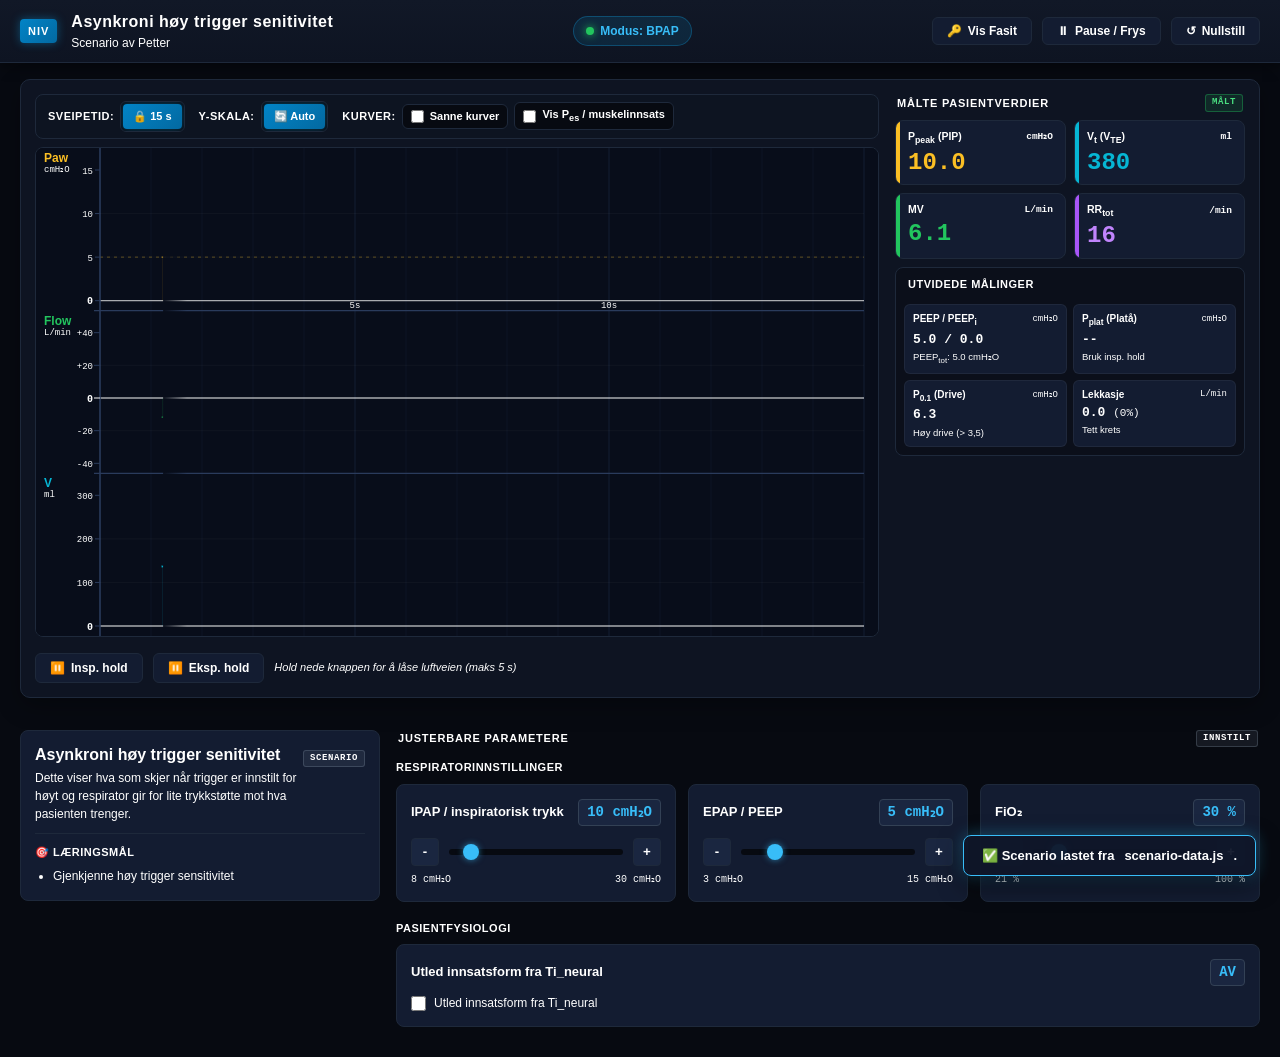
==== commit 31beb21f: "Erstatt prosjekt med frittstaaende scenario-spiller: Asynkroni hoey triggersensitivitet" ====
--- a/index.html
+++ b/index.html
@@ -3,20 +3,25 @@
 <head>
     <meta charset="UTF-8">
     <meta name="viewport" content="width=device-width, initial-scale=1.0">
-    <meta name="description" content="Scenario-generator for mekanisk ventilasjon og respirator-simulering.">
-    <title>Respirator Scenario-Generator</title>
-    <link rel="stylesheet" href="style.css?v=3.0">
-    <link rel="stylesheet" href="scenario-export.css?v=1.0">
+    <meta name="description" content="Scenario-spiller for respirator-simulering — kursdeltakerversjon.">
+    <title>Respirator Scenario-spiller</title>
+
+    <!--
+        Frittstående mappe: style.css, simulator.js og renderer.js er kopiert
+        inn her fra generator-prosjektet, og lenkene under peker lokalt («./»).
+    -->
+    <link rel="stylesheet" href="./style.css?v=3.0">
+    <link rel="stylesheet" href="player.css?v=1.0">
 </head>
 <body>
 
     <!-- Topp-header og statuslinje -->
     <header class="app-header">
         <div class="brand-section">
-            <span class="logo-badge">NIV-GEN</span>
+            <span class="logo-badge">NIV</span>
             <div>
-                <h1 class="brand-title">Respirator Scenario-Generator</h1>
-                <div class="brand-subtitle">Non-Invasiv Ventilasjon (NIV) • Forfatter- og simuleringsverktøy</div>
+                <h1 class="brand-title" id="headerTitle">Respirator Scenario-spiller</h1>
+                <div class="brand-subtitle" id="headerSubtitle">Laster scenario …</div>
             </div>
         </div>
 
@@ -27,22 +32,19 @@
         </div>
 
         <div class="header-controls">
-            <button id="btnCopyScreenshot" class="btn-header" title="Kopier monitor-skjermbilde til utklippstavlen for Rise 360 / PowerPoint">
-                <span>📸</span> <span>Kopier bilde</span>
-            </button>
-            <button id="btnExportScenario" class="btn-header" title="Eksporter scenariet som JSON + Markdown med gjeldende innstillinger og valgte justerbare parametere">
-                <span>📦</span> <span>Eksporter scenario</span>
+            <button id="btnShowFasit" class="btn-header" title="Vis fasit: optimale innstillinger og forventet respons">
+                <span>🔑</span> <span>Vis Fasit</span>
             </button>
             <button id="btnPause" class="btn-header" title="Pause eller frys simuleringen">
                 <span id="pauseIcon">⏸</span> <span id="pauseText">Pause / Frys</span>
             </button>
-            <button id="btnReset" class="btn-header" title="Nullstill simulering og kurver til standardverdier">
+            <button id="btnReset" class="btn-header" title="Sett scenariet tilbake til starttilstanden">
                 <span>↺</span> <span>Nullstill</span>
             </button>
         </div>
     </header>
 
-    <!-- Toast-varsel for kopiering og handlinger -->
+    <!-- Toast-varsel -->
     <div id="toastNotification" class="toast-notification hidden" role="status"></div>
 
     <!-- Hovedinnhold -->
@@ -50,62 +52,60 @@
 
         <!-- Seksjon 1: Monitoren (Canvas kurver + Måleverdier) -->
         <section class="monitor-row" aria-label="Ventilatormonitor">
-            
+
             <div class="monitor-left-col">
-                <!-- Medisinsk Alarm-banner (C3: Flergangs-alarmer prioritert med apné øverst) -->
+                <!-- Medisinsk Alarm-banner -->
                 <div id="alarmBanner" class="alarm-banner hidden" role="alert">
                     <div id="alarmList" class="alarm-list"></div>
                 </div>
 
-                <!-- Monitor Verktøylinje (C8: Sveipetid, C9: Lås/Auto skala) -->
+                <!-- Monitor-verktøylinje (kun visningsvalg, ingen respiratorinnstillinger) -->
                 <div class="monitor-toolbar">
                     <div class="toolbar-group">
                         <span class="toolbar-label">Sveipetid:</span>
-                        <div class="btn-group-pill" id="sweepBtnGroup">
-                            <span class="btn-pill active" id="btnSweep15" data-sweep="15" title="Sveipetid er låst til 15 sekunder" style="cursor: default;">🔒 15 s</span>
+                        <div class="btn-group-pill">
+                            <span class="btn-pill active" title="Sveipetid er låst til 15 sekunder" style="cursor: default;">🔒 15 s</span>
                         </div>
                     </div>
 
                     <div class="toolbar-group">
                         <span class="toolbar-label">Y-skala:</span>
-                        <div class="btn-group-pill" id="scaleBtnGroup">
-                            <span class="btn-pill active" id="btnScaleAuto" title="Automatisk skalering med faste minimumsgrenser (Gul min 15 cmH₂O, Grønn min ±30 L/min, Blå min 200 ml)" style="cursor: default;">🔄 Auto</span>
+                        <div class="btn-group-pill">
+                            <span class="btn-pill active" title="Automatisk skalering med faste minimumsgrenser" style="cursor: default;">🔄 Auto</span>
                         </div>
                     </div>
 
                     <div class="toolbar-group">
                         <span class="toolbar-label">Kurver:</span>
-                        <label class="toolbar-checkbox-label" title="Vis pasientens sanne lungeflow og lungevolum som stiplede referansekurver over maskinens målinger">
+                        <label class="toolbar-checkbox-label" title="Vis pasientens sanne lungeflow og lungevolum som stiplede referansekurver">
                             <input type="checkbox" id="checkShowTrueCurves">
                             <span>Sanne kurver</span>
                         </label>
                         <label class="toolbar-checkbox-label" title="Vis 4. spor med pasientens muskelinnsats / øsofagustrykk (P_es)">
                             <input type="checkbox" id="checkShowPes">
-                            <span>Vis P<sub>es</sub> / muskelinnsats (4. spor)</span>
+                            <span>Vis P<sub>es</sub> / muskelinnsats</span>
                         </label>
                     </div>
                 </div>
 
-                <!-- Canvas med de 3 kurvene (Paw, Flow, Volum) -->
+                <!-- Canvas med kurvene (Paw, Flow, Volum, ev. Pes) -->
                 <div class="canvas-container">
                     <canvas id="waveformCanvas"></canvas>
                 </div>
 
-                <!-- 5.4: Holdmanøvrer (Insp. hold og Eksp. hold) -->
-                <div class="hold-controls-bar" style="display: flex; gap: 10px; margin-top: 8px; align-items: center; flex-wrap: wrap;">
+                <!-- Holdmanøvrer (gir Pplat og PEEPtotal i måleverdi-panelet) -->
+                <div class="hold-controls-bar">
                     <button type="button" class="hold-btn" id="btnInspHold" title="Hold inne for inspiratorisk holdmanøver (platåtrykk)">
                         <span>⏸️</span> Insp. hold
                     </button>
                     <button type="button" class="hold-btn" id="btnExpHold" title="Hold inne for ekspiratorisk holdmanøver (PEEPtotal / auto-PEEP)">
                         <span>⏸️</span> Eksp. hold
                     </button>
-                    <span id="holdStatusIndicator" style="font-size: 11px; color: var(--color-text-secondary); font-style: italic;">
-                        Hold nede knappen for å låse luftveien (maks 5 s)
-                    </span>
-                </div>
-            </div>
-
-            <!-- Sidestilt måleverdi-display (D5) -->
+                    <span id="holdStatusIndicator">Hold nede knappen for å låse luftveien (maks 5 s)</span>
+                </div>
+            </div>
+
+            <!-- Sidestilt måleverdi-display -->
             <aside class="readout-panel">
                 <div class="readout-section-header">
                     <span class="readout-group-title">Målte pasientverdier</span>
@@ -114,64 +114,54 @@
 
                 <!-- Primære målekort -->
                 <div class="primary-metrics-grid">
-                    <!-- Topptrykk Ppeak / PIP (C5) -->
                     <div class="metric-card pressure-card" id="cardMetricPpeak">
                         <div class="metric-label">
                             <span>P<sub>peak</sub> (PIP)</span>
                             <span class="metric-unit">cmH₂O</span>
                         </div>
-                        <div class="metric-value" id="valPpeak">14.0</div>
-                    </div>
-
-                    <!-- Ekspirert Tidalvolum Vt / VTE (C1) -->
+                        <div class="metric-value" id="valPpeak">--</div>
+                    </div>
+
                     <div class="metric-card volume-card" id="cardMetricVt">
                         <div class="metric-label">
                             <span>V<sub>t</sub> (V<sub>TE</sub>)</span>
                             <span class="metric-unit">ml</span>
                         </div>
-                        <div class="metric-value" id="valVt">450</div>
-                    </div>
-
-                    <!-- Minuttvolum MV (C1) -->
+                        <div class="metric-value" id="valVt">--</div>
+                    </div>
+
                     <div class="metric-card mv-card" id="cardMetricMv">
                         <div class="metric-label">
                             <span>MV</span>
                             <span class="metric-unit">L/min</span>
                         </div>
-                        <div class="metric-value" id="valMv">6.8</div>
-                    </div>
-
-                    <!-- Total frekvens RRtot (C1) -->
+                        <div class="metric-value" id="valMv">--</div>
+                    </div>
+
                     <div class="metric-card rr-card" id="cardMetricRR">
                         <div class="metric-label">
                             <span>RR<sub>tot</sub></span>
                             <span class="metric-unit">/min</span>
                         </div>
-                        <div class="metric-value" id="valRR">15</div>
-                    </div>
-                </div>
-
-                <!-- Sekundære utvidede målinger (D5, Modul 5.4 & 5.6) -->
+                        <div class="metric-value" id="valRR">--</div>
+                    </div>
+                </div>
+
+                <!-- Sekundære utvidede målinger -->
                 <div class="secondary-metrics-panel">
-                    <div style="display: flex; justify-content: space-between; align-items: center; margin-bottom: 6px; padding: 0 4px;">
-                        <span style="font-size: 11px; font-weight: 700; text-transform: uppercase; letter-spacing: 0.5px; color: var(--text-muted);">Utvidede målinger</span>
-                        <label style="display: inline-flex; align-items: center; gap: 6px; font-size: 11px; cursor: pointer; color: var(--text-muted);" title="Styrer visning av P0.1 respiratorisk drive">
-                            <input type="checkbox" id="checkShowP01" checked style="accent-color: var(--color-accent); width: 13px; height: 13px; cursor: pointer;">
-                            <span>Vis P<sub>0.1</sub></span>
-                        </label>
+                    <div class="secondary-panel-header">
+                        <span>Utvidede målinger</span>
                     </div>
                     <div class="secondary-grid">
-                        <!-- PEEP / PEEPi / PEEPtot -->
                         <div class="sub-metric-card" id="cardSecPeep">
                             <div class="sub-metric-header">
                                 <span class="sub-metric-title" id="titleSecPeep">PEEP / PEEP<sub>i</sub></span>
                                 <span class="sub-metric-unit">cmH₂O</span>
                             </div>
-                            <div class="sub-metric-val" id="dispPeepPeepi">5.0 / 0.0</div>
-                            <div class="sub-metric-foot" id="dispPeepTot">PEEP<sub>tot</sub>: 5.0 cmH₂O</div>
-                        </div>
-
-                        <!-- Platåtrykk Pplat (Modul 5.4 & 5.6) -->
+                            <div class="sub-metric-val" id="dispPeepPeepi">--</div>
+                            <div class="sub-metric-foot" id="dispPeepTot">PEEP<sub>tot</sub>: --</div>
+                        </div>
+
                         <div class="sub-metric-card" id="cardSecPplat">
                             <div class="sub-metric-header">
                                 <span class="sub-metric-title" id="titleSecPplat">P<sub>plat</sub> (Platå)</span>
@@ -181,7 +171,6 @@
                             <div class="sub-metric-foot" id="dispPplatFoot">End-insp. platå</div>
                         </div>
 
-                        <!-- P0.1 Okklusjonstrykk (Modul 5.6) -->
                         <div class="sub-metric-card" id="cardSecP01">
                             <div class="sub-metric-header">
                                 <span class="sub-metric-title" id="titleSecP01">P<sub>0.1</sub> (Drive)</span>
@@ -191,13 +180,12 @@
                             <div class="sub-metric-foot" id="dispP01Foot">Respiratorisk drive</div>
                         </div>
 
-                        <!-- Lekkasje & Lekkasje % -->
                         <div class="sub-metric-card" id="cardSecLeak">
                             <div class="sub-metric-header">
                                 <span class="sub-metric-title">Lekkasje</span>
                                 <span class="sub-metric-unit">L/min</span>
                             </div>
-                            <div class="sub-metric-val" id="dispLeakSec">0.0 <span class="sub-val-secondary" id="dispLeakPctSec">(0%)</span></div>
+                            <div class="sub-metric-val" id="dispLeakSec">--</div>
                             <div class="sub-metric-foot" id="dispLeakStatus">Tett krets</div>
                         </div>
                     </div>
@@ -205,1237 +193,53 @@
             </aside>
         </section>
 
-        <!-- Seksjon 2: Kontrollere og Innsikt -->
-        <section class="controls-container">
-
-            <!-- Fane-knapper for innstillinger -->
-            <div class="panel-tabs">
-                <button class="tab-btn active" data-tab="tab-machine">Respiratorinnstillinger</button>
-                <button class="tab-btn" data-tab="tab-patient">Pasientfysiologi</button>
-                <button class="tab-btn" data-tab="tab-advanced">Alarmgrenser</button>
-                <button class="tab-btn" data-tab="tab-curves">Kurveforståelse</button>
-                <button class="tab-btn" data-tab="tab-export">Scenario &amp; eksport</button>
-            </div>
-
-            <!-- Fane-innhold -->
-            <div class="tab-content">
-                
-                <!-- Fane 1: Respiratorinnstillinger -->
-                <div class="tab-pane active" id="tab-machine">
-                    <div class="controls-grid">
-                        
-                        <!-- D1: Modusvelger (PS / PC - PC er skjult i denne versjonen) -->
-                        <div class="control-card" style="grid-column: 1 / -1; border-left: 3px solid var(--color-accent); background: rgba(56, 189, 248, 0.04);">
-                            <div class="control-header" style="display: flex; justify-content: space-between; align-items: center; flex-wrap: wrap; gap: 10px;">
-                                <div>
-                                    <div class="control-label" style="color: var(--color-accent); font-size: 14px;">🎛️ Ventilasjonsmodus</div>
-                                    <div class="control-sublabel">BPAP: Pasientstyrt innpuststid via flow-cycling | PC: Fast maskinsatt innpuststid (Ti)</div>
-                                </div>
-                                <div style="display: flex; align-items: center; gap: 10px;">
-                                    <select id="selectMode" class="select-mode-dropdown" title="Velg ventilasjonsmodus">
-                                        <option value="PS" selected>BPAP</option>
-                                        <option value="PC">PC (Trykkontroll / PCV)</option>
-                                        <option value="VC">VC (Volumkontroll / VCV)</option>
-                                    </select>
-                                </div>
-                            </div>
-                        </div>
-
-                        <!-- IPAP / PC over PEEP (Viser både absolutt trykk og ΔP) -->
-                        <div class="control-card" id="cardPressure">
-                            <div class="control-header">
-                                <div>
-                                    <div class="control-label" id="labelPressureMode">IPAP (Inspiratorisk trykk)</div>
-                                    <div class="control-sublabel" id="sublabelPressureMode">Trykkstøtte levert under innpust</div>
-                                </div>
-                                <span class="control-value-pill" id="badgeIpap">8 cmH₂O (ΔP 3)</span>
-                            </div>
-                            <div class="slider-wrapper">
-                                <button class="step-btn" data-target="sliderIpap" data-step="-1">-</button>
-                                <input type="range" id="sliderIpap" min="8" max="30" step="1" value="8">
-                                <button class="step-btn" data-target="sliderIpap" data-step="1">+</button>
-                            </div>
-                            <div class="slider-limits">
-                                <span>8 cmH₂O</span>
-                                <span id="labelDeltaPInfo" style="color: var(--color-accent); font-weight: 600;">ΔP over PEEP: 3 cmH₂O</span>
-                                <span>30 cmH₂O</span>
-                            </div>
-                        </div>
-
-                        <!-- EPAP / PEEP -->
-                        <div class="control-card">
-                            <div class="control-header">
-                                <div>
-                                    <div class="control-label">EPAP / PEEP (Ekspiratorisk trykk)</div>
-                                    <div class="control-sublabel">Mottrykk for å holde luftveier og alveoler åpne</div>
-                                </div>
-                                <span class="control-value-pill" id="badgeEpap">5 cmH₂O</span>
-                            </div>
-                            <div class="slider-wrapper">
-                                <button class="step-btn" data-target="sliderEpap" data-step="-1">-</button>
-                                <input type="range" id="sliderEpap" min="3" max="15" step="1" value="5">
-                                <button class="step-btn" data-target="sliderEpap" data-step="1">+</button>
-                            </div>
-                            <div class="slider-limits">
-                                <span>3 cmH₂O</span>
-                                <span>15 cmH₂O</span>
-                            </div>
-                        </div>
-
-                        <!-- 6.1: Volumkontroll — Tidalvolum -->
-                        <div class="control-card" id="cardVcTidalVolume" style="border-left: 3px solid #22d3ee; background: rgba(34, 211, 238, 0.04);">
-                            <div class="control-header">
-                                <div>
-                                    <div class="control-label" style="color: #67e8f9;">Tidalvolum (V<sub>t,innstilt</sub>)</div>
-                                    <div class="control-sublabel">Volumet maskinen leverer før innpustet avsluttes</div>
-                                </div>
-                                <span class="control-value-pill" id="badgeVcTidalVolume" style="color: #67e8f9; border-color: rgba(34, 211, 238, 0.4);">500 ml</span>
-                            </div>
-                            <div class="slider-wrapper">
-                                <button class="step-btn" data-target="sliderVcTidalVolume" data-step="-25">-</button>
-                                <input type="range" id="sliderVcTidalVolume" min="200" max="900" step="25" value="500">
-                                <button class="step-btn" data-target="sliderVcTidalVolume" data-step="25">+</button>
-                            </div>
-                            <div class="slider-limits">
-                                <span>200 ml</span>
-                                <span id="labelVcVtPerKg">-- ml/kg IBW</span>
-                                <span>900 ml</span>
-                            </div>
-                        </div>
-
-                        <!-- 6.1: Volumkontroll — Inspiratorisk toppflow og flowmønster -->
-                        <div class="control-card" id="cardVcPeakFlow" style="border-left: 3px solid #22d3ee; background: rgba(34, 211, 238, 0.04);">
-                            <div class="control-header" style="display: flex; justify-content: space-between; align-items: center; flex-wrap: wrap;">
-                                <div>
-                                    <div class="control-label" style="color: #67e8f9;">Inspiratorisk toppflow</div>
-                                    <div class="control-sublabel">Setter innpuststiden: T<sub>i</sub> = V<sub>t</sub> / flow</div>
-                                </div>
-                                <div style="display: flex; align-items: center; gap: 8px;">
-                                    <div class="trigger-mode-toggle">
-                                        <button class="btn-toggle active" id="btnFlowPatternConstant" data-pattern="constant">Firkant</button>
-                                        <button class="btn-toggle" id="btnFlowPatternDecel" data-pattern="decelerating">Desellererende</button>
-                                    </div>
-                                    <span class="control-value-pill" id="badgeVcPeakFlow" style="color: #67e8f9; border-color: rgba(34, 211, 238, 0.4);">60 L/min</span>
-                                </div>
-                            </div>
-                            <div class="slider-wrapper" style="margin-top: 6px;">
-                                <button class="step-btn" data-target="sliderVcPeakFlow" data-step="-5">-</button>
-                                <input type="range" id="sliderVcPeakFlow" min="15" max="120" step="5" value="60">
-                                <button class="step-btn" data-target="sliderVcPeakFlow" data-step="5">+</button>
-                            </div>
-                            <div class="slider-limits">
-                                <span>15 L/min</span>
-                                <span id="labelVcTiCalc">T<sub>i</sub> ≈ -- s</span>
-                                <span>120 L/min</span>
-                            </div>
-                        </div>
-
-                        <!-- 6.1: Inspiratorisk pause (platåtrykk) -->
-                        <div class="control-card" id="cardInspPause" style="border-left: 3px solid #22d3ee; background: rgba(34, 211, 238, 0.04);">
-                            <div class="control-header">
-                                <div>
-                                    <div class="control-label" style="color: #67e8f9;">Inspiratorisk pause</div>
-                                    <div class="control-sublabel">Luftveien holdes lukket etter levert volum, slik at P<sub>plat</sub> kan avleses</div>
-                                </div>
-                                <span class="control-value-pill" id="badgeInspPause" style="color: #67e8f9; border-color: rgba(34, 211, 238, 0.4);">0.00 s</span>
-                            </div>
-                            <div class="slider-wrapper">
-                                <button class="step-btn" data-target="sliderInspPause" data-step="-0.05">-</button>
-                                <input type="range" id="sliderInspPause" min="0" max="1.0" step="0.05" value="0">
-                                <button class="step-btn" data-target="sliderInspPause" data-step="0.05">+</button>
-                            </div>
-                            <div class="slider-limits">
-                                <span>0 s (Av)</span>
-                                <span id="labelInspPauseStatus">Gjelder i VC-modus</span>
-                                <span>1.00 s</span>
-                            </div>
-                        </div>
-
-                        <!-- D1: PC-modus Inspirasjonstid Ti -->
-                        <div class="control-card" id="cardTiSet">
-                            <div class="control-header">
-                                <div>
-                                    <div class="control-label" id="labelTiSet">Inspirasjonstid (T<sub>i,innstilt</sub>)</div>
-                                    <div class="control-sublabel" id="sublabelTiSet">Fast innpuststid i PC-modus (tids-cycling)</div>
-                                </div>
-                                <span class="control-value-pill" id="badgeTiSet">1.00 s</span>
-                            </div>
-                            <div class="slider-wrapper">
-                                <button class="step-btn" data-target="sliderTiSet" data-step="-0.05">-</button>
-                                <input type="range" id="sliderTiSet" min="0.6" max="2.0" step="0.05" value="1.0">
-                                <button class="step-btn" data-target="sliderTiSet" data-step="0.05">+</button>
-                            </div>
-                            <div class="slider-limits">
-                                <span>0.60 s (Kort)</span>
-                                <span id="labelTiSetStatus" style="color: var(--color-accent);">Gjelder i PC-modus</span>
-                                <span>2.00 s (Lang)</span>
-                            </div>
-                        </div>
-
-                        <!-- D2: ST-modus & Backup-frekvens (NIV-ST) -->
-                        <div class="control-card" id="cardStBackup" style="border-left: 3px solid #a855f7; background: rgba(168, 85, 247, 0.04);">
-                            <div class="control-header" style="display: flex; justify-content: space-between; align-items: center; flex-wrap: wrap;">
-                                <div>
-                                    <div class="control-label" style="color: #c084fc;">NIV-ST Backup-frekvens</div>
-                                    <div class="control-sublabel">Maskinutløst pust (■) ved fravær av pasientinnsats</div>
-                                </div>
-                                <div style="display: flex; align-items: center; gap: 8px;">
-                                    <label id="labelStActive" style="display: inline-flex; align-items: center; gap: 6px; cursor: pointer; font-size: 11px; font-weight: 700; color: #e9d5ff; background: rgba(15, 23, 42, 0.7); padding: 3px 8px; border-radius: 4px; border: 1px solid rgba(168, 85, 247, 0.3);">
-                                        <input type="checkbox" id="checkStActive" style="accent-color: #a855f7; cursor: pointer;">
-                                        <span>ST Aktiv</span>
-                                    </label>
-                                    <span class="control-value-pill" id="badgeBackupRate" style="color: #c084fc; border-color: rgba(168, 85, 247, 0.4);">12 /min</span>
-                                </div>
-                            </div>
-                            <div class="slider-wrapper" style="margin-top: 6px;">
-                                <button class="step-btn" data-target="sliderBackupRate" data-step="-1">-</button>
-                                <input type="range" id="sliderBackupRate" min="0" max="30" step="1" value="12">
-                                <button class="step-btn" data-target="sliderBackupRate" data-step="1">+</button>
-                            </div>
-                            <div class="slider-limits">
-                                <span>0 /min (Av)</span>
-                                <span>12 /min</span>
-                                <span>30 /min (Høy)</span>
-                            </div>
-                        </div>
-
-                        <!-- FiO2 -->
-                        <div class="control-card">
-                            <div class="control-header">
-                                <div>
-                                    <div class="control-label">FiO₂ (Oksygenfraksjon)</div>
-                                    <div class="control-sublabel">Innblandet oksygenprosent</div>
-                                </div>
-                                <span class="control-value-pill" id="badgeFio2">30 %</span>
-                            </div>
-                            <div class="slider-wrapper">
-                                <button class="step-btn" data-target="sliderFio2" data-step="-5">-</button>
-                                <input type="range" id="sliderFio2" min="21" max="100" step="1" value="30">
-                                <button class="step-btn" data-target="sliderFio2" data-step="5">+</button>
-                            </div>
-                            <div class="slider-limits">
-                                <span>21 % (Romluft)</span>
-                                <span>100 %</span>
-                            </div>
-                        </div>
-
-                        <!-- Respirasjonsfrekvens (RR innstilt / backup) -->
-                        <div class="control-card" id="cardRate">
-                            <div class="control-header">
-                                <div>
-                                    <div class="control-label">Innstilt frekvens (Rate / A/C)</div>
-                                    <div class="control-sublabel">Maskinens kontrollfrekvens ved PC-modus</div>
-                                </div>
-                                <span class="control-value-pill" id="badgeRR">12 /min</span>
-                            </div>
-                            <div class="slider-wrapper">
-                                <button class="step-btn" data-target="sliderRR" data-step="-1">-</button>
-                                <input type="range" id="sliderRR" min="8" max="35" step="1" value="12">
-                                <button class="step-btn" data-target="sliderRR" data-step="1">+</button>
-                            </div>
-                            <div class="slider-limits">
-                                <span>8 /min</span>
-                                <span>35 /min</span>
-                            </div>
-                        </div>
-
-                        <!-- Inspirasjonstrigger (Flow / Trykk) -->
-                        <div class="control-card" id="cardTrigger">
-                            <div class="control-header">
-                                <div>
-                                    <div class="control-label" id="triggerTitle">Inspirasjonstrigger</div>
-                                    <div class="control-sublabel" id="triggerSublabel">Flow- eller trykkstyrt pasienttrigger</div>
-                                </div>
-                                <div class="trigger-mode-toggle">
-                                    <button class="btn-toggle active" id="btnTrigModeFlow" data-mode="flow">Flow</button>
-                                    <button class="btn-toggle" id="btnTrigModePressure" data-mode="pressure">Trykk</button>
-                                </div>
-                                <span class="control-value-pill" id="badgeTrigger" style="color: var(--color-flow-trigger); border-color: rgba(217, 70, 239, 0.4);">1.5 L/min</span>
-                            </div>
-
-                            <div class="slider-wrapper" style="margin-top: 8px;">
-                                <button class="step-btn" id="btnTrigStepDown" data-target="sliderTrigger" data-step="-0.5">-</button>
-                                <input type="range" id="sliderTrigger" min="1" max="5" step="0.5" value="1.5">
-                                <button class="step-btn" id="btnTrigStepUp" data-target="sliderTrigger" data-step="0.5">+</button>
-                            </div>
-                            <div class="slider-limits">
-                                <span id="triggerLimitMin">1.0 L/min (100% utløst ▲)</span>
-                                <span id="triggerLimitMid" style="color: var(--color-warning);">4.0 L/min (Asynkroni)</span>
-                                <span id="triggerLimitMax">5.0 L/min (Apné / 0%)</span>
-                            </div>
-
-                            <!-- Trigger-samkjøringspanel (Klinisk veiledning) -->
-                            <div class="trigger-sync-box" id="triggerSyncBox">
-                                <div class="trigger-sync-header">
-                                    <span class="trigger-sync-title">⚡ Pasient-maskin samspill:</span>
-                                    <span class="trigger-sync-status-badge status-ok" id="triggerSyncBadge">✅ 100% Utløst</span>
-                                </div>
-                                <div class="trigger-sync-body">
-                                    <div class="trigger-sync-comparison">
-                                        <div class="sync-item">
-                                            <span class="sync-label">Trigger krever:</span>
-                                            <span class="sync-val" id="syncTriggerReq">3.0 L/min</span>
-                                        </div>
-                                        <div class="sync-vs">vs</div>
-                                        <div class="sync-item">
-                                            <span class="sync-label">Pasientflow:</span>
-                                            <span class="sync-val" id="syncPatientEffort">30.0 L/min</span>
-                                        </div>
-                                    </div>
-                                    <!-- Visuell sammenligningsmåler -->
-                                    <div class="trigger-gauge-track" title="Pasientinnsats vs. Triggerkrav">
-                                        <div class="trigger-gauge-fill" id="triggerGaugeFill" style="width: 60%;"></div>
-                                        <div class="trigger-gauge-threshold" id="triggerGaugeThreshold" style="left: 40%;"></div>
-                                    </div>
-                                    <div class="trigger-sync-message" id="triggerSyncMessage">
-                                        Pasienten utløser innpust pålitelig (1–3 L/min). Lilla trekant (▲) vises for hvert pust.
-                                    </div>
-                                </div>
-                            </div>
-                        </div>
-
-                        <!-- Inspiratorisk avslutning (Cycling / E-Sense: 5–90%) -->
-                        <div class="control-card" id="cardCycling">
-                            <div class="control-header">
-                                <div>
-                                    <div class="control-label" id="labelCycling">Inspiratorisk avslutning (Cycling / E-Sense)</div>
-                                    <div class="control-sublabel" id="sublabelCycling">% av toppflow som avslutter innpustet</div>
-                                </div>
-                                <span class="control-value-pill" id="badgeCycling">25 %</span>
-                            </div>
-                            <div class="slider-wrapper">
-                                <button class="step-btn" data-target="sliderCycling" data-step="-5">-</button>
-                                <input type="range" id="sliderCycling" min="5" max="90" step="5" value="25">
-                                <button class="step-btn" data-target="sliderCycling" data-step="5">+</button>
-                            </div>
-                            <div class="slider-limits">
-                                <span>5 % (Sen avslutning / lang Ti)</span>
-                                <span id="labelCyclingStatus" style="color: var(--color-accent);">Gjelder i PS-modus</span>
-                                <span>90 % (Tidlig avslutning / kort Ti)</span>
-                            </div>
-                        </div>
-
-                        <!-- Ti-max (maksimal innpustetid) -->
-                        <div class="control-card" id="cardTiMax">
-                            <div class="control-header">
-                                <div>
-                                    <div class="control-label">Ti-max (maksimal innpustetid)</div>
-                                    <div class="control-sublabel">Sikkerhetsgrense når flow ikke faller under avslutningsterskelen</div>
-                                </div>
-                                <span class="control-value-pill" id="badgeTiMax">2.0 s</span>
-                            </div>
-                            <div class="slider-wrapper">
-                                <button class="step-btn" data-target="sliderTiMax" data-step="-0.1">-</button>
-                                <input type="range" id="sliderTiMax" min="0.8" max="3.0" step="0.1" value="2.0">
-                                <button class="step-btn" data-target="sliderTiMax" data-step="0.1">+</button>
-                            </div>
-                            <div class="slider-limits">
-                                <span>0.8 s (Kort)</span>
-                                <span style="color: var(--color-accent);">Gjelder i PS-modus</span>
-                                <span>3.0 s (Lang)</span>
-                            </div>
-                        </div>
-
-                        <!-- Stigetid / Rise Time -->
-                        <div class="control-card">
-                            <div class="control-header">
-                                <div>
-                                    <div class="control-label">Stigetid (Rise Time)</div>
-                                    <div class="control-sublabel">Tid maskinen bruker på å nå innstilt IPAP</div>
-                                </div>
-                                <span class="control-value-pill" id="badgeRiseTime">150 ms</span>
-                            </div>
-                            <div class="slider-wrapper">
-                                <button class="step-btn" data-target="sliderRiseTime" data-step="-25">-</button>
-                                <input type="range" id="sliderRiseTime" min="50" max="900" step="25" value="150">
-                                <button class="step-btn" data-target="sliderRiseTime" data-step="25">+</button>
-                            </div>
-                            <div class="slider-limits">
-                                <span>50 ms (Bratt/rask)</span>
-                                <span class="clinical-limit-marker" style="color: var(--color-warning); font-weight: 600;" title="Klinisk standard øvre grense (400 ms)">| 400 ms (Klinisk maks)</span>
-                                <span>900 ms (Svært myk/treg)</span>
-                            </div>
-                        </div>
-
-                        <!-- Maskelekkasje -->
-                        <div class="control-card" id="cardLeak">
-                            <div class="control-header">
-                                <div>
-                                    <div class="control-label">Maskelekkasje</div>
-                                    <div class="control-sublabel">Lekkasjeflow ved 10 cmH₂O</div>
-                                </div>
-                                <span class="control-value-pill" id="badgeLeak">0 L/min</span>
-                            </div>
-                            <div class="slider-wrapper">
-                                <button class="step-btn" data-target="sliderLeak" data-step="-5">-</button>
-                                <input type="range" id="sliderLeak" min="0" max="60" step="5" value="0">
-                                <button class="step-btn" data-target="sliderLeak" data-step="5">+</button>
-                            </div>
-                            <div class="slider-limits">
-                                <span>0 L/min (Ingen)</span>
-                                <span>30 L/min</span>
-                                <span>60 L/min (Høy)</span>
-                            </div>
-                        </div>
-
-                    </div>
-                </div>
-
-                <!-- Fane 2: Pasientfysiologi (A3 & A6 & D5) -->
-                <div class="tab-pane" id="tab-patient" style="display: none;">
-                    <div class="controls-grid">
-                        
-                        <!-- Pasientprofil & Idealvekt (IBW for D5) -->
-                        <div class="control-card" style="grid-column: 1 / -1; border-left: 3px solid #38bdf8; background: rgba(56, 189, 248, 0.04);">
-                            <div class="control-header" style="display: flex; justify-content: space-between; align-items: center; flex-wrap: wrap; gap: 10px;">
-                                <div>
-                                    <div class="control-label" style="color: #38bdf8;">👤 Pasientprofil & Idealvekt (IBW)</div>
-                                    <div class="control-sublabel">Brukes til å beregne fysiologisk tidalvolum (V<sub>t</sub>/kg IBW) etter Devine-formelen</div>
-                                </div>
-                                <div style="display: flex; align-items: center; gap: 10px;">
-                                    <span class="control-value-pill" id="badgeIbwCalc" style="color: #38bdf8; border-color: rgba(56, 189, 248, 0.4);">IBW: 70 kg</span>
-                                </div>
-                            </div>
-                            <div style="display: grid; grid-template-columns: repeat(auto-fit, minmax(240px, 1fr)); gap: 14px; margin-top: 8px;">
-                                <div>
-                                    <div style="display: flex; justify-content: space-between; font-size: 12px; margin-bottom: 4px;">
-                                        <span>Pasienthøyde:</span>
-                                        <strong id="badgeHeight" style="font-family: var(--font-mono); color: var(--text-main);">175 cm</strong>
-                                    </div>
-                                    <div class="slider-wrapper">
-                                        <button class="step-btn" data-target="sliderHeight" data-step="-5">-</button>
-                                        <input type="range" id="sliderHeight" min="140" max="205" step="1" value="175">
-                                        <button class="step-btn" data-target="sliderHeight" data-step="5">+</button>
-                                    </div>
-                                    <div class="slider-limits">
-                                        <span>140 cm</span>
-                                        <span>175 cm (Snitt)</span>
-                                        <span>205 cm</span>
-                                    </div>
-                                </div>
-                                <div>
-                                    <div style="font-size: 12px; margin-bottom: 6px;">Biologisk kjønn:</div>
-                                    <div class="trigger-mode-toggle" style="width: 100%;">
-                                        <button class="btn-toggle active" id="btnGenderMale" style="flex: 1; padding: 6px;">Mann</button>
-                                        <button class="btn-toggle" id="btnGenderFemale" style="flex: 1; padding: 6px;">Kvinne</button>
-                                    </div>
-                                </div>
-                            </div>
-                        </div>
-
-                        <!-- Spontan frekvens (rrSpont) -->
-                        <div class="control-card">
-                            <div class="control-header">
-                                <div>
-                                    <div class="control-label">Spontan frekvens (rrSpont)</div>
-                                    <div class="control-sublabel">Pasientens egen respirasjonsfrekvens (0 = apné/passiv)</div>
-                                </div>
-                                <span class="control-value-pill" id="badgeRrSpont">12 /min</span>
-                            </div>
-                            <div class="slider-wrapper">
-                                <button class="step-btn" data-target="sliderRrSpont" data-step="-1">-</button>
-                                <input type="range" id="sliderRrSpont" min="0" max="40" step="1" value="12">
-                                <button class="step-btn" data-target="sliderRrSpont" data-step="1">+</button>
-                            </div>
-                            <div class="slider-limits">
-                                <span>0 /min (Passiv)</span>
-                                <span>40 /min (Takkypné)</span>
-                            </div>
-                        </div>
-
-                        <!-- Pasientens muskelkraft Pmus (Inspiratorisk) -->
-                        <div class="control-card" id="cardPmus">
-                            <div class="control-header">
-                                <div>
-                                    <div class="control-label">Inspiratorisk kraft (P<sub>mus,insp</sub>)</div>
-                                    <div class="control-sublabel">Pasientens egeninnsats under innpust (Normal 5 cmH₂O, P<sub>mus,max</sub> kap. 100 cmH₂O)</div>
-                                </div>
-                                <span class="control-value-pill" id="badgePmus">5.0 cmH₂O</span>
-                            </div>
-                            <div class="slider-wrapper">
-                                <button class="step-btn" data-target="sliderPmus" data-step="-0.5">-</button>
-                                <input type="range" id="sliderPmus" min="0" max="20" step="0.5" value="5">
-                                <button class="step-btn" data-target="sliderPmus" data-step="0.5">+</button>
-                            </div>
-                            <div class="slider-limits">
-                                <span>0 cmH₂O (Svak/ingen)</span>
-                                <span>20 cmH₂O (Maksimal)</span>
-                            </div>
-                        </div>
-
-                        <!-- Responsiv pasientinnsats (5.2) -->
-                        <div class="control-card" id="cardResponsivePmus">
-                            <div class="control-header">
-                                <div>
-                                    <div class="control-label" style="display: flex; align-items: center; gap: 8px;">
-                                        <input type="checkbox" id="checkResponsivePmus" style="cursor: pointer;">
-                                        <label for="checkResponsivePmus" style="cursor: pointer;">Responsiv pasientinnsats</label>
-                                    </div>
-                                    <div class="control-sublabel">Pasienten avlaster seg selv når respiratoren tar over arbeidet</div>
-                                </div>
-                                <span class="control-value-pill" id="badgeResponsiveness">50 %</span>
-                            </div>
-                            <div class="slider-wrapper">
-                                <button class="step-btn" data-target="sliderResponsiveness" data-step="-5" disabled>-</button>
-                                <input type="range" id="sliderResponsiveness" min="10" max="100" step="5" value="50" disabled>
-                                <button class="step-btn" data-target="sliderResponsiveness" data-step="5" disabled>+</button>
-                            </div>
-                            <div class="slider-limits">
-                                <span>10 % (Svak tilpasning)</span>
-                                <span>50 % (Standard)</span>
-                                <span>100 % (Full avlastning)</span>
-                            </div>
-                        </div>
-
-                        <!-- Tidsforskyvning av pasientinnsats (5.5) -->
-                        <div class="control-card" id="cardPmusOffset">
-                            <div class="control-header">
-                                <div>
-                                    <div class="control-label">Forskyvning av pasientinnsats</div>
-                                    <div class="control-sublabel">Tidsforskyvning av Pmus mot maskinsyklus for asynkronidemonstrasjon</div>
-                                </div>
-                                <span class="control-value-pill" id="badgePmusOffset">0.00 s (synkronisert)</span>
-                            </div>
-                            <div class="slider-wrapper">
-                                <button class="step-btn" data-target="sliderPmusOffset" data-step="-0.05">-</button>
-                                <input type="range" id="sliderPmusOffset" min="-1.0" max="1.0" step="0.05" value="0">
-                                <button class="step-btn" data-target="sliderPmusOffset" data-step="0.05">+</button>
-                            </div>
-                            <div class="slider-limits">
-                                <span>-1.00 s (forskjøvet tidligere)</span>
-                                <span id="labelPmusOffsetStatus">synkronisert</span>
-                                <span>+1.00 s (forskjøvet senere)</span>
-                            </div>
-                        </div>
-
-                        <!-- Nevral inspirasjonstid (tiNeural) -->
-                        <div class="control-card">
-                            <div class="control-header">
-                                <div>
-                                    <div class="control-label">Nevral inspirasjonstid (Ti<sub>neural</sub>)</div>
-                                    <div class="control-sublabel">Varighet av pasientens nevrale innpust</div>
-                                </div>
-                                <span class="control-value-pill" id="badgeTiNeural">1.00 s</span>
-                            </div>
-                            <div class="slider-wrapper">
-                                <button class="step-btn" data-target="sliderTiNeural" data-step="-0.05">-</button>
-                                <input type="range" id="sliderTiNeural" min="0.4" max="1.6" step="0.05" value="1.0">
-                                <button class="step-btn" data-target="sliderTiNeural" data-step="0.05">+</button>
-                            </div>
-                            <div class="slider-limits">
-                                <span>0.40 s (Kort)</span>
-                                <span>1.60 s (Lang)</span>
-                            </div>
-                        </div>
-
-                        <!-- Koble Ti_neural til innsatsform (Pmus) -->
-                        <div class="control-card" style="padding: 10px 14px; background: rgba(30, 41, 59, 0.4); border: 1px solid var(--border-color);">
-                            <div style="display: flex; align-items: center; justify-content: space-between;">
-                                <label style="display: inline-flex; align-items: center; gap: 8px; cursor: pointer; font-size: 13px; font-weight: 600; color: var(--text-main);">
-                                    <input type="checkbox" id="checkKobleTiNeural" checked style="accent-color: var(--color-accent); width: 15px; height: 15px; cursor: pointer;">
-                                    <span>Utled fra nevral inspirasjonstid</span>
-                                </label>
-                                <span style="font-size: 11px; color: var(--text-muted);">Automatisk form (Trise 30%, Tdecay 40%)</span>
-                            </div>
-                        </div>
-
-                        <!-- Stigetid innsats (triseNeural) -->
-                        <div class="control-card control-disabled" id="cardTriseNeural">
-                            <div class="control-header">
-                                <div>
-                                    <div class="control-label">Stigetid innsats (Trise)</div>
-                                    <div class="control-sublabel">Tid fra hvile til maksimal muskelkraft</div>
-                                </div>
-                                <span class="control-value-pill" id="badgeTriseNeural">0.30 s</span>
-                            </div>
-                            <div class="slider-wrapper">
-                                <button class="step-btn" data-target="sliderTriseNeural" data-step="-0.05" disabled>-</button>
-                                <input type="range" id="sliderTriseNeural" min="0.10" max="1.00" step="0.05" value="0.30" disabled>
-                                <button class="step-btn" data-target="sliderTriseNeural" data-step="0.05" disabled>+</button>
-                            </div>
-                            <div class="slider-limits">
-                                <span>0.10 s (Rask)</span>
-                                <span>1.00 s (Langsom)</span>
-                            </div>
-                        </div>
-
-                        <!-- Holdetid innsats (tholdNeural) -->
-                        <div class="control-card control-disabled" id="cardTholdNeural">
-                            <div class="control-header">
-                                <div>
-                                    <div class="control-label">Holdetid innsats (Thold)</div>
-                                    <div class="control-sublabel">Hviletid på maksimal muskelkraft (platå)</div>
-                                </div>
-                                <span class="control-value-pill" id="badgeTholdNeural">0.00 s</span>
-                            </div>
-                            <div class="slider-wrapper">
-                                <button class="step-btn" data-target="sliderTholdNeural" data-step="-0.05" disabled>-</button>
-                                <input type="range" id="sliderTholdNeural" min="0.00" max="1.00" step="0.05" value="0.00" disabled>
-                                <button class="step-btn" data-target="sliderTholdNeural" data-step="0.05" disabled>+</button>
-                            </div>
-                            <div class="slider-limits">
-                                <span>0.00 s (Ingen platå)</span>
-                                <span>1.00 s (Langt platå)</span>
-                            </div>
-                        </div>
-
-                        <!-- Relaksasjonstid innsats (tdecayNeural) -->
-                        <div class="control-card control-disabled" id="cardTdecayNeural">
-                            <div class="control-header">
-                                <div>
-                                    <div class="control-label">Relaksasjonstid innsats (Tdecay)</div>
-                                    <div class="control-sublabel">Tid fra topp tilbake til hvile (PIIA-fase)</div>
-                                </div>
-                                <span class="control-value-pill" id="badgeTdecayNeural">0.40 s</span>
-                            </div>
-                            <div class="slider-wrapper">
-                                <button class="step-btn" data-target="sliderTdecayNeural" data-step="-0.05" disabled>-</button>
-                                <input type="range" id="sliderTdecayNeural" min="0.10" max="1.50" step="0.05" value="0.40" disabled>
-                                <button class="step-btn" data-target="sliderTdecayNeural" data-step="0.05" disabled>+</button>
-                            </div>
-                            <div class="slider-limits">
-                                <span>0.10 s (Brå)</span>
-                                <span>1.50 s (Gradvis)</span>
-                            </div>
-                        </div>
-
-                        <!-- Ekspiratorisk muskelkraft (pmusExp) -->
-                        <div class="control-card">
-                            <div class="control-header">
-                                <div>
-                                    <div class="control-label">Ekspiratorisk kraft (P<sub>mus,exp</sub>)</div>
-                                    <div class="control-sublabel">Aktiv utpust / pasientkamp mot maskinen (terminal-spike)</div>
-                                </div>
-                                <span class="control-value-pill" id="badgePmusExp">0.0 cmH₂O</span>
-                            </div>
-                            <div class="slider-wrapper">
-                                <button class="step-btn" data-target="sliderPmusExp" data-step="-0.5">-</button>
-                                <input type="range" id="sliderPmusExp" min="0" max="10" step="0.5" value="0">
-                                <button class="step-btn" data-target="sliderPmusExp" data-step="0.5">+</button>
-                            </div>
-                            <div class="slider-limits">
-                                <span>0 cmH₂O (Passiv utpust)</span>
-                                <span>10 cmH₂O (Kraftig kamp)</span>
-                            </div>
-                        </div>
-
-                        <!-- Elastisk tilbakefjæring (Recoil Strength, 5.1) -->
-                        <div class="control-card" id="cardRecoil">
-                            <div class="control-header">
-                                <div>
-                                    <div class="control-label">Elastisk tilbakefjæring</div>
-                                    <div class="control-sublabel">Brystveggens rekyl i tidlig ekspirasjon (skarpere flowtopp)</div>
-                                </div>
-                                <span class="control-value-pill" id="badgeRecoil">25 %</span>
-                            </div>
-                            <div class="slider-wrapper">
-                                <button class="step-btn" data-target="sliderRecoil" data-step="-5">-</button>
-                                <input type="range" id="sliderRecoil" min="0" max="50" step="5" value="25">
-                                <button class="step-btn" data-target="sliderRecoil" data-step="5">+</button>
-                            </div>
-                            <div class="slider-limits">
-                                <span>0 % (Passiv)</span>
-                                <span>25 % (Standard aktiv)</span>
-                                <span>50 % (Maksimal)</span>
-                            </div>
-                        </div>
-
-                        <!-- Ekspiratorisk flowbegrensning (Flow Limitation & PEEP-stenting, 5.3) -->
-                        <div class="control-card" id="cardFlowLimitation">
-                            <div class="control-header">
-                                <div>
-                                    <div class="control-label">Ekspiratorisk flowbegrensning & PEEP-stenting</div>
-                                    <div class="control-sublabel">Dynamisk luftveiskollaps og åpning med ekstern PEEP (Starling)</div>
-                                </div>
-                                <span class="control-value-pill" id="badgeFlowLimitation">0.00</span>
-                            </div>
-
-                            <!-- Alvorlighetsknapper (5.3) -->
-                            <div style="display: flex; gap: 6px; margin-top: 8px; margin-bottom: 12px; flex-wrap: wrap;">
-                                <button type="button" class="btn-pill active" id="btnFlNone" style="flex: 1; padding: 4px 8px; font-size: 11px; cursor: pointer; text-align: center;">Ingen</button>
-                                <button type="button" class="btn-pill" id="btnFlMild" style="flex: 1; padding: 4px 8px; font-size: 11px; cursor: pointer; text-align: center;">Mild</button>
-                                <button type="button" class="btn-pill" id="btnFlModerate" style="flex: 1; padding: 4px 8px; font-size: 11px; cursor: pointer; text-align: center;">Moderat</button>
-                                <button type="button" class="btn-pill" id="btnFlSevere" style="flex: 1; padding: 4px 8px; font-size: 11px; cursor: pointer; text-align: center;">Alvorlig</button>
-                                <button type="button" class="btn-pill" id="btnFlCustom" style="flex: 1; padding: 4px 8px; font-size: 11px; cursor: pointer; text-align: center;">Egendefinert</button>
-                            </div>
-
-                            <!-- Skalar slider beholdes for bakoverkompatibilitet og hurtigvisning -->
-                            <div class="slider-wrapper" style="margin-bottom: 8px;">
-                                <button class="step-btn" data-target="sliderFlowLimitation" data-step="-0.05">-</button>
-                                <input type="range" id="sliderFlowLimitation" min="0" max="1" step="0.05" value="0">
-                                <button class="step-btn" data-target="sliderFlowLimitation" data-step="0.05">+</button>
-                            </div>
-                            <div class="slider-limits" style="margin-bottom: 12px;">
-                                <span>0.00 (Ingen)</span>
-                                <span style="font-weight: 600;">0.70 (KOLS)</span>
-                                <span>1.00 (Maksimal)</span>
-                            </div>
-
-                            <!-- De tre fysiske sliderne (5.3) -->
-                            <div id="wrapperDetailedFlowLimitation" style="border-top: 1px solid rgba(255,255,255,0.08); padding-top: 10px; display: flex; flex-direction: column; gap: 10px;">
-                                <!-- 1. Kritisk lukketrykk -->
-                                <div>
-                                    <div style="display: flex; justify-content: space-between; font-size: 12px; margin-bottom: 4px;">
-                                        <span>Kritisk lukketrykk (P<sub>crit</sub>)</span>
-                                        <span id="badgeCriticalClosingPressure" class="control-value-pill" style="font-size: 11px; padding: 1px 6px;">0.0 cmH₂O</span>
-                                    </div>
-                                    <div class="slider-wrapper">
-                                        <button class="step-btn" data-target="sliderCriticalClosingPressure" data-step="-0.5">-</button>
-                                        <input type="range" id="sliderCriticalClosingPressure" min="0" max="20" step="0.5" value="0">
-                                        <button class="step-btn" data-target="sliderCriticalClosingPressure" data-step="0.5">+</button>
-                                    </div>
-                                </div>
-
-                                <!-- 2. Konduktans kollapsbart segment -->
-                                <div>
-                                    <div style="display: flex; justify-content: space-between; font-size: 12px; margin-bottom: 4px;">
-                                        <span>Segment-konduktans (G)</span>
-                                        <span id="badgeFlowConductance" class="control-value-pill" style="font-size: 11px; padding: 1px 6px;">1.00</span>
-                                    </div>
-                                    <div class="slider-wrapper">
-                                        <button class="step-btn" data-target="sliderFlowConductance" data-step="-0.05">-</button>
-                                        <input type="range" id="sliderFlowConductance" min="0.1" max="2.0" step="0.05" value="1.0">
-                                        <button class="step-btn" data-target="sliderFlowConductance" data-step="0.05">+</button>
-                                    </div>
-                                </div>
-
-                                <!-- 3. PEEP-stenting -->
-                                <div>
-                                    <div style="display: flex; justify-content: space-between; font-size: 12px; margin-bottom: 4px;">
-                                        <span>PEEP-stenting</span>
-                                        <span id="badgePeepStenting" class="control-value-pill" style="font-size: 11px; padding: 1px 6px;">0 %</span>
-                                    </div>
-                                    <div class="slider-wrapper">
-                                        <button class="step-btn" data-target="sliderPeepStenting" data-step="-5">-</button>
-                                        <input type="range" id="sliderPeepStenting" min="0" max="100" step="5" value="0">
-                                        <button class="step-btn" data-target="sliderPeepStenting" data-step="5">+</button>
-                                    </div>
-                                </div>
-                            </div>
-                        </div>
-
-                        <!-- Ekspiratorisk motstandsforhold (Exp. Ratio, A6) -->
-                        <div class="control-card">
-                            <div class="control-header">
-                                <div>
-                                    <div class="control-label">Ekspiratorisk motstandsforhold (R<sub>exp</sub>/R<sub>insp</sub>)</div>
-                                    <div class="control-sublabel">Symmetrisk eller trangere luftveier ut enn inn (1.0–3.0×) + ventil (2 cmH₂O/(L/s))</div>
-                                </div>
-                                <span class="control-value-pill" id="badgeExpRatio">1.0 ×</span>
-                            </div>
-                            <div class="slider-wrapper">
-                                <button class="step-btn" data-target="sliderExpRatio" data-step="-0.1">-</button>
-                                <input type="range" id="sliderExpRatio" min="1.0" max="3.0" step="0.1" value="1.0">
-                                <button class="step-btn" data-target="sliderExpRatio" data-step="0.1">+</button>
-                            </div>
-                            <div class="slider-limits">
-                                <span>1.0 × (Symmetrisk: Rexp = Rinsp = 5)</span>
-                                <span>1.5 × (Fysiologisk normal)</span>
-                                <span>3.0 × (Høy)</span>
-                            </div>
-                        </div>
-
-                        <!-- Biologisk variasjon (Variability) -->
-                        <div class="control-card">
-                            <div class="control-header">
-                                <div>
-                                    <div class="control-label">Pustevariasjon (Variability)</div>
-                                    <div class="control-sublabel">Tilfeldig variasjon i frekvens og kraft per pust</div>
-                                </div>
-                                <span class="control-value-pill" id="badgeVariability">15 %</span>
-                            </div>
-                            <div class="slider-wrapper">
-                                <button class="step-btn" data-target="sliderVariability" data-step="-2">-</button>
-                                <input type="range" id="sliderVariability" min="0" max="30" step="1" value="15">
-                                <button class="step-btn" data-target="sliderVariability" data-step="2">+</button>
-                            </div>
-                            <div class="slider-limits">
-                                <span>0 % (Mekanisk fast)</span>
-                                <span>30 % (Høy variasjon)</span>
-                            </div>
-                        </div>
-
-                        <!-- Kardiogent flow-artefakt -->
-                        <div class="control-card">
-                            <div class="control-header">
-                                <div>
-                                    <div class="control-label">Kardiogent artefakt (Cardiac)</div>
-                                    <div class="control-sublabel">Svak flowoscillasjon fra hjerteslag (autotrigger)</div>
-                                </div>
-                                <span class="control-value-pill" id="badgeCardiacArtifact">0.0 L/min</span>
-                            </div>
-                            <div class="slider-wrapper">
-                                <button class="step-btn" data-target="sliderCardiacArtifact" data-step="-0.2">-</button>
-                                <input type="range" id="sliderCardiacArtifact" min="0" max="3" step="0.1" value="0">
-                                <button class="step-btn" data-target="sliderCardiacArtifact" data-step="0.2">+</button>
-                            </div>
-                            <div class="slider-limits">
-                                <span>0.0 L/min (Ingen)</span>
-                                <span>3.0 L/min (Sterk puls)</span>
-                            </div>
-                        </div>
-
-                        <!-- Compliance -->
-                        <div class="control-card">
-                            <div class="control-header">
-                                <div>
-                                    <div class="control-label">Compliance (Ettergivelighet, C)</div>
-                                    <div class="control-sublabel">Lavere = stivere lunger (f.eks. ødem/pneumoni)</div>
-                                </div>
-                                <span class="control-value-pill" id="badgeCompliance">90 ml/cmH₂O</span>
-                            </div>
-                            <div class="slider-wrapper">
-                                <button class="step-btn" data-target="sliderCompliance" data-step="-5">-</button>
-                                <input type="range" id="sliderCompliance" min="15" max="100" step="1" value="90">
-                                <button class="step-btn" data-target="sliderCompliance" data-step="5">+</button>
-                            </div>
-                            <div class="slider-limits">
-                                <span>15 (Svært stiv)</span>
-                                <span>100 (Svært ettergivelig)</span>
-                            </div>
-                        </div>
-
-                        <!-- Motstand / Resistance -->
-                        <div class="control-card">
-                            <div class="control-header">
-                                <div>
-                                    <div class="control-label">Motstand (Airway Resistance, R)</div>
-                                    <div class="control-sublabel">Høyere = trangere luftveier (f.eks. KOLS/astma)</div>
-                                </div>
-                                <span class="control-value-pill" id="badgeResistance">5 cmH₂O/(L/s)</span>
-                            </div>
-                            <div class="slider-wrapper">
-                                <button class="step-btn" data-target="sliderResistance" data-step="-1">-</button>
-                                <input type="range" id="sliderResistance" min="2" max="25" step="1" value="5">
-                                <button class="step-btn" data-target="sliderResistance" data-step="1">+</button>
-                            </div>
-                            <div class="slider-limits">
-                                <span>2 (Normal/lav)</span>
-                                <span>25 (Alvorlig obstruksjon)</span>
-                            </div>
-                        </div>
-
-                        <!-- 6.2: Ikke-lineær trykk/volum-kurve -->
-                        <div class="control-card" id="cardStressIndex" style="border-left: 3px solid #f472b6; background: rgba(244, 114, 182, 0.04);">
-                            <div class="control-header" style="display: flex; justify-content: space-between; align-items: center; flex-wrap: wrap;">
-                                <div>
-                                    <div class="control-label" style="color: #f9a8d4;">Stress index</div>
-                                    <div class="control-sublabel">Volumavhengig ettergivelighet. Avleses på trykkurven under konstant flow.</div>
-                                </div>
-                                <div style="display: flex; align-items: center; gap: 8px;">
-                                    <label style="display: inline-flex; align-items: center; gap: 6px; cursor: pointer; font-size: 11px; font-weight: 700; color: #fbcfe8; background: rgba(15, 23, 42, 0.7); padding: 3px 8px; border-radius: 4px; border: 1px solid rgba(244, 114, 182, 0.3);">
-                                        <input type="checkbox" id="checkStressIndex" style="accent-color: #f472b6; cursor: pointer;">
-                                        <span>Aktiv</span>
-                                    </label>
-                                    <span class="control-value-pill" id="badgeStressIndex" style="color: #f9a8d4; border-color: rgba(244, 114, 182, 0.4);">1.00</span>
-                                </div>
-                            </div>
-                            <div class="slider-wrapper" style="margin-top: 6px;">
-                                <button class="step-btn" data-target="sliderStressIndex" data-step="-0.05">-</button>
-                                <input type="range" id="sliderStressIndex" min="0.6" max="1.6" step="0.05" value="1.0">
-                                <button class="step-btn" data-target="sliderStressIndex" data-step="0.05">+</button>
-                            </div>
-                            <div class="slider-limits">
-                                <span>0.60 (Tidal rekruttering)</span>
-                                <span id="labelStressIndexStatus">1.00 = lineær</span>
-                                <span>1.60 (Overdistensjon)</span>
-                            </div>
-                        </div>
-
-                        <!-- 6.2: Øvre knekkpunkt (UIP) -->
-                        <div class="control-card" id="cardUip" style="border-left: 3px solid #f472b6; background: rgba(244, 114, 182, 0.04);">
-                            <div class="control-header" style="display: flex; justify-content: space-between; align-items: center; flex-wrap: wrap;">
-                                <div>
-                                    <div class="control-label" style="color: #f9a8d4;">Øvre knekkpunkt (UIP)</div>
-                                    <div class="control-sublabel">Over dette trykket faller ettergivelighet til 35 % — gir «beaking» i trykkurven</div>
-                                </div>
-                                <div style="display: flex; align-items: center; gap: 8px;">
-                                    <label style="display: inline-flex; align-items: center; gap: 6px; cursor: pointer; font-size: 11px; font-weight: 700; color: #fbcfe8; background: rgba(15, 23, 42, 0.7); padding: 3px 8px; border-radius: 4px; border: 1px solid rgba(244, 114, 182, 0.3);">
-                                        <input type="checkbox" id="checkUip" style="accent-color: #f472b6; cursor: pointer;">
-                                        <span>Aktiv</span>
-                                    </label>
-                                    <span class="control-value-pill" id="badgeUip" style="color: #f9a8d4; border-color: rgba(244, 114, 182, 0.4);">30 cmH₂O</span>
-                                </div>
-                            </div>
-                            <div class="slider-wrapper" style="margin-top: 6px;">
-                                <button class="step-btn" data-target="sliderUip" data-step="-1">-</button>
-                                <input type="range" id="sliderUip" min="10" max="40" step="1" value="30">
-                                <button class="step-btn" data-target="sliderUip" data-step="1">+</button>
-                            </div>
-                            <div class="slider-limits">
-                                <span>10 cmH₂O</span>
-                                <span>40 cmH₂O</span>
-                            </div>
-                        </div>
-
-                        <!-- 6.2: Åpningstrykk -->
-                        <div class="control-card" id="cardAirwayOpening" style="border-left: 3px solid #f472b6; background: rgba(244, 114, 182, 0.04);">
-                            <div class="control-header">
-                                <div>
-                                    <div class="control-label" style="color: #f9a8d4;">Åpningstrykk (P<sub>open</sub>)</div>
-                                    <div class="control-sublabel">Kollapsede områder åpner seg først over dette trykket</div>
-                                </div>
-                                <span class="control-value-pill" id="badgeAirwayOpening" style="color: #f9a8d4; border-color: rgba(244, 114, 182, 0.4);">0 cmH₂O (Av)</span>
-                            </div>
-                            <div class="slider-wrapper">
-                                <button class="step-btn" data-target="sliderAirwayOpening" data-step="-1">-</button>
-                                <input type="range" id="sliderAirwayOpening" min="0" max="35" step="1" value="0">
-                                <button class="step-btn" data-target="sliderAirwayOpening" data-step="1">+</button>
-                            </div>
-                            <div class="slider-limits">
-                                <span>0 cmH₂O (Av)</span>
-                                <span id="labelAirwayOpeningStatus">Lukketrykk: --</span>
-                                <span>35 cmH₂O</span>
-                            </div>
-                        </div>
-
-                        <!-- 6.2: Rekruttert volum -->
-                        <div class="control-card" id="cardRecruitedVolume" style="border-left: 3px solid #f472b6; background: rgba(244, 114, 182, 0.04);">
-                            <div class="control-header">
-                                <div>
-                                    <div class="control-label" style="color: #f9a8d4;">Rekruttert volum</div>
-                                    <div class="control-sublabel">Volum som vinnes når luftveien åpner seg — uten at trykket stiger</div>
-                                </div>
-                                <span class="control-value-pill" id="badgeRecruitedVolume" style="color: #f9a8d4; border-color: rgba(244, 114, 182, 0.4);">0 ml</span>
-                            </div>
-                            <div class="slider-wrapper">
-                                <button class="step-btn" data-target="sliderRecruitedVolume" data-step="-25">-</button>
-                                <input type="range" id="sliderRecruitedVolume" min="0" max="500" step="25" value="0">
-                                <button class="step-btn" data-target="sliderRecruitedVolume" data-step="25">+</button>
-                            </div>
-                            <div class="slider-limits">
-                                <span>0 ml</span>
-                                <span id="labelRecruitedVolumeStatus">Krever åpningstrykk &gt; 0</span>
-                                <span>500 ml</span>
-                            </div>
-                        </div>
-
-                        <!-- 6.3: Entrainment / omvendt trigging -->
-                        <div class="control-card" id="cardEntrainment" style="border-left: 3px solid #fb923c; background: rgba(251, 146, 60, 0.04);">
-                            <div class="control-header" style="display: flex; justify-content: space-between; align-items: center; flex-wrap: wrap;">
-                                <div>
-                                    <div class="control-label" style="color: #fdba74;">Entrainment / omvendt trigging</div>
-                                    <div class="control-sublabel">Maskinpustet drar pasientens respirasjonssenter med seg (reverse triggering)</div>
-                                </div>
-                                <div style="display: flex; align-items: center; gap: 8px;">
-                                    <label style="display: inline-flex; align-items: center; gap: 6px; cursor: pointer; font-size: 11px; font-weight: 700; color: #fed7aa; background: rgba(15, 23, 42, 0.7); padding: 3px 8px; border-radius: 4px; border: 1px solid rgba(251, 146, 60, 0.3);">
-                                        <input type="checkbox" id="checkEntrainment" style="accent-color: #fb923c; cursor: pointer;">
-                                        <span>Aktiv</span>
-                                    </label>
-                                    <div class="trigger-mode-toggle">
-                                        <button class="btn-toggle active" id="btnEntrain1" data-ratio="1">1:1</button>
-                                        <button class="btn-toggle" id="btnEntrain2" data-ratio="2">1:2</button>
-                                        <button class="btn-toggle" id="btnEntrain3" data-ratio="3">1:3</button>
-                                    </div>
-                                </div>
-                            </div>
-                            <div class="slider-limits" style="margin-top: 6px;">
-                                <span id="labelEntrainmentStatus">Krever maskinutløste pust (PC, VC eller ST-backup)</span>
-                            </div>
-                        </div>
-
-                    </div>
-                </div>
-
-                <!-- Fane 3: Alarmgrenser -->
-                <div class="tab-pane" id="tab-advanced" style="display: none;">
-                    <div class="controls-grid">
-                        
-                        <!-- Seksjonsoverskrift: Justerbare NIV Alarmgrenser (C3) -->
-                        <div class="control-card" style="grid-column: 1 / -1; border-left: 3px solid var(--color-danger); background: rgba(239, 68, 68, 0.05);">
-                            <div class="control-header">
-                                <div>
-                                    <div class="control-label" style="color: #fca5a5; display: flex; align-items: center; gap: 6px;">
-                                        <span>🚨</span> <span>NIV Alarmgrenser (Sikkerhetsinnstillinger)</span>
-                                    </div>
-                                    <div class="control-sublabel">Justerbare terskler for pasientovervåking og maskinalarmer</div>
-                                </div>
-                            </div>
-                        </div>
-
-                        <!-- Apné-forsinkelse -->
-                        <div class="control-card">
-                            <div class="control-header">
-                                <div>
-                                    <div class="control-label">Apné-forsinkelse (Apnea Delay)</div>
-                                    <div class="control-sublabel">Tid uten levert pust før apné-alarm utløses</div>
-                                </div>
-                                <span class="control-value-pill" id="badgeApneaDelay" style="color: #fca5a5; border-color: rgba(239, 68, 68, 0.4);">20 s</span>
-                            </div>
-                            <div class="slider-wrapper">
-                                <button class="step-btn" data-target="sliderApneaDelay" data-step="-1">-</button>
-                                <input type="range" id="sliderApneaDelay" min="5" max="30" step="1" value="20">
-                                <button class="step-btn" data-target="sliderApneaDelay" data-step="1">+</button>
-                            </div>
-                            <div class="slider-limits">
-                                <span>5 s</span>
-                                <span>20 s</span>
-                                <span>30 s</span>
-                            </div>
-                        </div>
-
-                        <!-- Høy lekkasje -->
-                        <div class="control-card">
-                            <div class="control-header">
-                                <div>
-                                    <div class="control-label">Høy lekkasje</div>
-                                    <div class="control-sublabel" id="leakSublabel">Utløses ved lekkasje over grensen i > 10 sekunder</div>
-                                </div>
-                                <div style="display: flex; align-items: center; gap: 8px;">
-                                    <div class="trigger-mode-toggle">
-                                        <button class="btn-toggle active" id="btnLeakUnitLmin" data-unit="lmin">L/min</button>
-                                        <button class="btn-toggle" id="btnLeakUnitPercent" data-unit="percent">%</button>
-                                    </div>
-                                    <span class="control-value-pill" id="badgeAlarmLeak">40 L/min</span>
-                                </div>
-                            </div>
-                            <div class="slider-wrapper">
-                                <button class="step-btn" id="btnAlarmLeakStepDown" data-target="sliderAlarmLeak" data-step="-5">-</button>
-                                <input type="range" id="sliderAlarmLeak" min="10" max="60" step="5" value="40">
-                                <button class="step-btn" id="btnAlarmLeakStepUp" data-target="sliderAlarmLeak" data-step="5">+</button>
-                            </div>
-                            <div class="slider-limits">
-                                <span id="leakLimitMin">10 L/min</span>
-                                <span id="leakLimitMid">40 L/min</span>
-                                <span id="leakLimitMax">60 L/min</span>
-                            </div>
-                        </div>
-
-                        <!-- Tidevolum (Lav og Høy grense) -->
-                        <div class="control-card">
-                            <div class="control-header">
-                                <div>
-                                    <div class="control-label">Tidevolum</div>
-                                    <div class="control-sublabel">Alarm hvis V<sub>TE</sub> er utenfor grensene i 3 påfølgende pust</div>
-                                </div>
-                                <div style="display: flex; gap: 6px;">
-                                    <span class="control-value-pill" id="badgeAlarmLowVt" style="font-size: 11.5px; padding: 2px 6px;" title="Lav grense">Lav: 300 ml</span>
-                                    <span class="control-value-pill" id="badgeAlarmHighVt" style="font-size: 11.5px; padding: 2px 6px;" title="Høy grense">Høy: 800 ml</span>
-                                </div>
-                            </div>
-                            <!-- Lav grense -->
-                            <div style="margin-top: 4px;">
-                                <div style="display: flex; justify-content: space-between; font-size: 11px; color: var(--text-dim); margin-bottom: 2px;">
-                                    <span>Lav grense:</span>
-                                    <strong id="labelAlarmLowVtVal" style="font-family: var(--font-mono); color: var(--text-main);">300 ml</strong>
-                                </div>
-                                <div class="slider-wrapper">
-                                    <button class="step-btn" data-target="sliderAlarmLowVt" data-step="-25">-</button>
-                                    <input type="range" id="sliderAlarmLowVt" min="100" max="600" step="25" value="300">
-                                    <button class="step-btn" data-target="sliderAlarmLowVt" data-step="25">+</button>
-                                </div>
-                                <div class="slider-limits">
-                                    <span>100 ml</span>
-                                    <span>300 ml</span>
-                                    <span>600 ml</span>
-                                </div>
-                            </div>
-                            <!-- Høy grense -->
-                            <div style="margin-top: 8px;">
-                                <div style="display: flex; justify-content: space-between; font-size: 11px; color: var(--text-dim); margin-bottom: 2px;">
-                                    <span>Høy grense:</span>
-                                    <strong id="labelAlarmHighVtVal" style="font-family: var(--font-mono); color: var(--text-main);">800 ml</strong>
-                                </div>
-                                <div class="slider-wrapper">
-                                    <button class="step-btn" data-target="sliderAlarmHighVt" data-step="-50">-</button>
-                                    <input type="range" id="sliderAlarmHighVt" min="300" max="1000" step="25" value="800">
-                                    <button class="step-btn" data-target="sliderAlarmHighVt" data-step="50">+</button>
-                                </div>
-                                <div class="slider-limits">
-                                    <span>300 ml</span>
-                                    <span>650 ml</span>
-                                    <span>1000 ml</span>
-                                </div>
-                            </div>
-                        </div>
-
-                        <!-- Respirasjonsfrekvens (Lav og Høy grense) -->
-                        <div class="control-card">
-                            <div class="control-header">
-                                <div>
-                                    <div class="control-label">Respirasjonsfrekvens</div>
-                                    <div class="control-sublabel">Alarm hvis målt RR<sub>tot</sub> er under lav eller over høy grense</div>
-                                </div>
-                                <div style="display: flex; gap: 6px;">
-                                    <span class="control-value-pill" id="badgeAlarmLowRr" style="font-size: 11.5px; padding: 2px 6px;" title="Lav grense">Lav: 0 /min</span>
-                                    <span class="control-value-pill" id="badgeAlarmHighRr" style="font-size: 11.5px; padding: 2px 6px;" title="Høy grense">Høy: 30 /min</span>
-                                </div>
-                            </div>
-                            <!-- Lav grense -->
-                            <div style="margin-top: 4px;">
-                                <div style="display: flex; justify-content: space-between; font-size: 11px; color: var(--text-dim); margin-bottom: 2px;">
-                                    <span>Lav grense:</span>
-                                    <strong id="labelAlarmLowRrVal" style="font-family: var(--font-mono); color: var(--text-main);">0 /min (Av)</strong>
-                                </div>
-                                <div class="slider-wrapper">
-                                    <button class="step-btn" data-target="sliderAlarmLowRr" data-step="-1">-</button>
-                                    <input type="range" id="sliderAlarmLowRr" min="0" max="25" step="1" value="0">
-                                    <button class="step-btn" data-target="sliderAlarmLowRr" data-step="1">+</button>
-                                </div>
-                                <div class="slider-limits">
-                                    <span>0 /min (Av)</span>
-                                    <span>12 /min</span>
-                                    <span>25 /min</span>
-                                </div>
-                            </div>
-                            <!-- Høy grense -->
-                            <div style="margin-top: 8px;">
-                                <div style="display: flex; justify-content: space-between; font-size: 11px; color: var(--text-dim); margin-bottom: 2px;">
-                                    <span>Høy grense:</span>
-                                    <strong id="labelAlarmHighRrVal" style="font-family: var(--font-mono); color: var(--text-main);">30 /min</strong>
-                                </div>
-                                <div class="slider-wrapper">
-                                    <button class="step-btn" data-target="sliderAlarmHighRr" data-step="-1">-</button>
-                                    <input type="range" id="sliderAlarmHighRr" min="20" max="50" step="1" value="30">
-                                    <button class="step-btn" data-target="sliderAlarmHighRr" data-step="1">+</button>
-                                </div>
-                                <div class="slider-limits">
-                                    <span>20 /min</span>
-                                    <span>35 /min</span>
-                                    <span>50 /min</span>
-                                </div>
-                            </div>
-                        </div>
-
-                        <!-- Topptrykk -->
-                        <div class="control-card">
-                            <div class="control-header">
-                                <div>
-                                    <div class="control-label">Topptrykksgrense (P-maks)</div>
-                                    <div class="control-sublabel">Ventilatorens sikkerhetsbrems. Avbryter innpust umiddelbart og alarmerer hvis trykket når grensen.</div>
-                                </div>
-                                <span class="control-value-pill" id="badgeAlarmHighPpeak">40 cmH₂O</span>
-                            </div>
-                            <div class="slider-wrapper">
-                                <button class="step-btn" data-target="sliderAlarmHighPpeak" data-step="-1">-</button>
-                                <input type="range" id="sliderAlarmHighPpeak" min="0" max="50" step="1" value="40">
-                                <button class="step-btn" data-target="sliderAlarmHighPpeak" data-step="1">+</button>
-                            </div>
-                            <div class="slider-limits">
-                                <span>0 cmH₂O</span>
-                                <span>25 cmH₂O</span>
-                                <span>50 cmH₂O</span>
-                            </div>
-                            <div style="font-size: 11px; color: var(--text-dim); margin-top: 6px; line-height: 1.4;">
-                                ℹ️ Den effektive sikkerhetsgrensen som kutter innpustet ligger ofte 10 cmH₂O under innstilt alarmgrense for å helgardere at lungene aldri opplever for høyt trykk. Dette fungerer som en innebygd sikkerhetsbrems, men den nøyaktige marginen kan skille seg fra produsent til produsent.
-                            </div>
-                        </div>
-
-                    </div>
-                </div>
-
-                <!-- Fane 4: Kurveforståelse -->
-                <!-- Fane 5: Scenario & eksport (innholdet bygges av scenario-export.js) -->
-                <div class="tab-pane" id="tab-export" style="display: none;"></div>
-
-                <div class="tab-pane" id="tab-curves" style="display: none;">
-                    <div style="display: grid; grid-template-columns: repeat(auto-fit, minmax(320px, 1fr)); gap: 14px;">
-                        
-                        <!-- 1. Paw -->
-                        <div class="control-card" style="border-left: 3px solid var(--color-pressure);">
-                            <div class="control-header">
-                                <div class="control-label" style="color: var(--color-pressure);">🟡 Trykk-kurven (Paw [cmH₂O])</div>
-                            </div>
-                            <div style="font-size: 12px; color: var(--text-muted); line-height: 1.6;">
-                                <p>• <strong>Bunnlinje (0 cmH₂O):</strong> Atmosfærisk nulltrykk angis av den heltrukne hvite linjen.</p>
-                                <p>• <strong>PEEP / EPAP-nivå:</strong> Stiplet gul linje markerer basetrykket pasienten hviler på under ekspirasjon.</p>
-                                <p>• <strong>Trykkstøtte (IPAP):</strong> Ved trigging stiger trykket mot innstilt IPAP. Rask stigetid gir et kort trykkoversving (overshoot).</p>
-                                <p>• <strong>Topptrykksgrense (Sikkerhetsbrems):</strong> Øvre sikkerhetsgrense (f.eks. IPAP + 5–10 cmH₂O). Hvis luftveistrykket når grensen, avbryter ventilatoren innpustet umiddelbart for å beskytte lungene mot skade/barotraume.</p>
-                            </div>
-                        </div>
-
-                        <!-- 2. Flow -->
-                        <div class="control-card" style="border-left: 3px solid var(--color-flow);">
-                            <div class="control-header">
-                                <div class="control-label" style="color: var(--color-flow);">🟢 Flow-kurven (Flow / Débit [L/min])</div>
-                            </div>
-                            <div style="font-size: 12px; color: var(--text-muted); line-height: 1.6;">
-                                <p>• <strong>Null-linje (0 L/min):</strong> Midtlinjen skiller inspirasjon (opp) og ekspirasjon (ned).</p>
-                                <p>• <strong>Innpust (+):</strong> Positiv flow levert under trykkstøtte med grønt arealfyll. Faller mot cyclinggrensen (f.eks. 25%).</p>
-                                <p>• <strong>Utpust (-):</strong> Passiv tømming. Ved KOLS/obstruksjon ses avflatet ekspirasjonskurve og forlenget tømmingstid.</p>
-                            </div>
-                        </div>
-
-                        <!-- 3. Volum -->
-                        <div class="control-card" style="border-left: 3px solid var(--color-volume);">
-                            <div class="control-header">
-                                <div class="control-label" style="color: var(--color-volume);">🔵 Volum-kurven (V [ml])</div>
-                            </div>
-                            <div style="font-size: 12px; color: var(--text-muted); line-height: 1.6;">
-                                <p>• <strong>Maskinmålt volum (V_meas):</strong> Integrert fra lekkasjekorrigert flow (Q<sub>meas</sub>).</p>
-                                <p>• <strong>Lekkasjeeffekt:</strong> Ved maskelekkasje vil målt volumkurve ikke returnere helt til null, mens pasientens sanne lungevolum tømmes mot likevekt.</p>
-                            </div>
-                        </div>
-
-                        <!-- Tegnforklaring Triggermarkører -->
-                        <div class="control-card" style="grid-column: 1 / -1; border-left: 3px solid #d946ef; background: rgba(217, 70, 239, 0.04);">
-                            <div class="control-header">
-                                <div class="control-label" style="color: #f0abfc; display: flex; align-items: center; gap: 8px;">
-                                    <span>🎯</span> <span>Tegnforklaring: Innsats- og Triggermarkører</span>
-                                </div>
-                            </div>
-                            <div style="display: grid; grid-template-columns: repeat(auto-fit, minmax(240px, 1fr)); gap: 10px; margin-top: 8px; font-size: 12px;">
-                                <div style="background: rgba(15, 23, 42, 0.6); padding: 10px 12px; border-radius: 6px; border: 1px solid rgba(217, 70, 239, 0.25);">
-                                    <div style="font-weight: 700; color: #f0abfc; font-size: 13px; margin-bottom: 4px;">▲ Fylt trekant (Assistert)</div>
-                                    <div style="color: var(--text-muted);">Pasientinnsats detektert som utløste et assistert innpust med trykkstøtte. Normal velfungerende trigging.</div>
-                                </div>
-                                <div style="background: rgba(15, 23, 42, 0.6); padding: 10px 12px; border-radius: 6px; border: 1px solid rgba(217, 70, 239, 0.25);">
-                                    <div style="font-weight: 700; color: #f0abfc; font-size: 13px; margin-bottom: 4px;">△ Åpen trekant (Missed effort)</div>
-                                    <div style="color: var(--text-muted);">Pasientinnsats fant sted, men nådde ikke triggerkravet (f.eks. pga. Auto-PEEP eller for tung trigger). Ingen maskinstøtte ble gitt!</div>
-                                </div>
-                                <div style="background: rgba(15, 23, 42, 0.6); padding: 10px 12px; border-radius: 6px; border: 1px solid rgba(217, 70, 239, 0.25);">
-                                    <div style="font-weight: 700; color: #f0abfc; font-size: 13px; margin-bottom: 4px;">⨂ Trekant m/kryss (Autotrigger)</div>
-                                    <div style="color: var(--text-muted);">Maskinen trigget innpust uten at pasienten gjorde en innsats (f.eks. ved stor maskelekkasje, kardiogene oscillasjoner eller for følsom trigger).</div>
-                                </div>
-                                <div style="background: rgba(15, 23, 42, 0.6); padding: 10px 12px; border-radius: 6px; border: 1px solid rgba(217, 70, 239, 0.25);">
-                                    <div style="font-weight: 700; color: #f0abfc; font-size: 13px; margin-bottom: 4px;">■ Kvadrat (Mandatory / Backup)</div>
-                                    <div style="color: var(--text-muted);">Maskinutløst backup-pust levert på fast backup-frekvens ved fravær av pasientinnsats (apné).</div>
-                                </div>
-                            </div>
-                        </div>
-
-                        <!-- 6. Sveipetid & Akseskalering (C8 & C9) -->
-                        <div class="control-card" style="grid-column: 1 / -1; border-left: 3px solid var(--color-accent); background: rgba(56, 189, 248, 0.04);">
-                            <div class="control-header">
-                                <div class="control-label" style="color: var(--color-accent);">⏱️ Sveipetid & Akseskalering (C8 & C9)</div>
-                            </div>
-                            <div style="font-size: 12px; color: var(--text-muted); line-height: 1.6;">
-                                <p>• <strong>15 s (Mønsteroversikt):</strong> Fast sveipetid på 15 sekunder gir bred oversikt over flere pustesykluser for å oppdage mønstre over tid, som periodisk autotrigging, ujevn pusterytme og akkumulert hyperinflasjon.</p>
-                                <p>• <strong>Automatisk Y-skalering:</strong> Y-aksene tilpasser seg automatisk kurvetoppene med klinisk trygge minimumsgrenser (Gul/Paw min 15 cmH₂O, Grønn/Flow min ±30 L/min, Blå/Volum min 200 ml). Dette sikrer at kurvene forblir lettleste og aldri klippes av aksene.</p>
-                            </div>
-                        </div>
-
-                    </div>
-                </div>
-
-            </div>
-
-            <!-- Pedagogisk Innsiktsboks -->
-            <div class="insight-box">
-                <div class="insight-header">
-                    <div class="insight-title">
-                        <span>💡</span> Klinisk analyse & Fysiologisk innsikt
-                    </div>
-                    <div class="insight-metrics">
-                        <span class="insight-metric-item">Tidskonstant (τ = R×C): <strong id="insightTau">0.25 s</strong></span>
-                        <span class="insight-metric-item"><span id="insightDeltaPLabel">Trykkstøtte (ΔP)</span>: <strong id="insightDeltaP">9 cmH₂O</strong></span>
-                        <span class="insight-metric-item">Teoretisk V<sub>t</sub>: <strong id="insightTheoVt">450 ml</strong></span>
-                        <span class="insight-metric-item">Avslutning: <strong id="insightCycleReason" style="color: #38bdf8;">Flow (25%)</strong></span>
-                    </div>
-                </div>
-                <div class="insight-text" id="insightText">
-                    ✅ <strong>Normal lungemekanikk:</strong> Normal ettergivelighet og motstand. Lungene tømmes uanstrengt i ekspirasjonen.
-                </div>
-            </div>
+        <!-- Seksjon 2: Scenariet — fylles av app.js fra scenario.json -->
+        <section class="player-row">
+
+            <!-- Tittel, beskrivelse og læringsmål -->
+            <div id="scenario-metadata"></div>
+
+            <!-- Autogenererte kontroller for parameterne forfatteren gjorde justerbare -->
+            <div id="dynamic-controls"></div>
 
         </section>
 
+        <!-- Reservevei: brukes bare hvis scenariofilen ikke kunne lastes automatisk -->
+        <section id="scenarioLoader" class="scenario-loader hidden">
+            <div class="control-card">
+                <div class="control-header">
+                    <div>
+                        <div class="control-label">📂 Åpne scenariofil</div>
+                        <div class="control-sublabel" id="loaderHint">Velg den eksporterte <code>.json</code>-filen for dette scenariet.</div>
+                    </div>
+                </div>
+                <input type="file" id="scenarioFileInput" accept="application/json,.json">
+            </div>
+        </section>
+
     </main>
 
-    <!-- Skript -->
-    <script src="simulator.js?v=3.0"></script>
-    <script src="renderer.js?v=3.0"></script>
-    <script src="app.js?v=3.0"></script>
-    <script src="scenario-export.js?v=1.0"></script>
+    <!-- Fasit-dialog -->
+    <div id="fasitOverlay" class="fasit-overlay hidden" role="dialog" aria-modal="true" aria-labelledby="fasitHeading">
+        <div class="fasit-modal">
+            <div class="fasit-header">
+                <h2 id="fasitHeading">🔑 Fasit</h2>
+                <button type="button" id="btnCloseFasit" class="fasit-close" aria-label="Lukk fasit">✕</button>
+            </div>
+            <div class="fasit-body" id="fasitBody"></div>
+        </div>
+    </div>
+
+    <!-- Motorene: uforandret fysikk og tegning -->
+    <script src="./simulator.js"></script>
+    <script src="./renderer.js"></script>
+
+    <!--
+        Valgfritt: legg scenariet inline slik at spilleren virker med file://-protokollen.
+        Filen skal inneholde én linje:  window.SCENARIO_DATA = { ... };
+    -->
+    <script src="scenario-data.js" onerror="void 0"></script>
+
+    <script src="app.js?v=1.0"></script>
 </body>
 </html>
--- a/player.css
+++ b/player.css
@@ -0,0 +1,240 @@
+/**
+ * player.css — kun det scenario-spilleren trenger utover generatorens style.css.
+ * Alle farger hentes fra variablene style.css allerede definerer.
+ */
+
+/* ---------------------------------------------------------------- Layout */
+.player-row {
+    display: grid;
+    grid-template-columns: minmax(280px, 360px) 1fr;
+    gap: 16px;
+    align-items: start;
+    margin-top: 16px;
+}
+
+@media (max-width: 1100px) {
+    .player-row { grid-template-columns: 1fr; }
+}
+
+.hold-controls-bar {
+    display: flex;
+    gap: 10px;
+    margin-top: 8px;
+    align-items: center;
+    flex-wrap: wrap;
+}
+
+#holdStatusIndicator {
+    font-size: 11px;
+    color: var(--text-dim);
+    font-style: italic;
+}
+
+.secondary-panel-header {
+    display: flex;
+    justify-content: space-between;
+    align-items: center;
+    margin-bottom: 6px;
+    padding: 0 4px;
+    font-size: 11px;
+    font-weight: 700;
+    text-transform: uppercase;
+    letter-spacing: 0.5px;
+    color: var(--text-dim);
+}
+
+/* ------------------------------------------------------ Scenario-metadata */
+.scenario-card { gap: 10px; }
+
+.scenario-title {
+    font-size: 16px;
+    line-height: 1.3;
+}
+
+.scenario-description {
+    font-size: 12px;
+    line-height: 1.5;
+    margin-top: 4px;
+}
+
+.scenario-objectives {
+    border-top: 1px solid var(--border-color);
+    padding-top: 10px;
+}
+
+.scenario-objectives-title {
+    font-size: 11px;
+    font-weight: 700;
+    text-transform: uppercase;
+    letter-spacing: 0.5px;
+    color: var(--text-dim);
+    margin-bottom: 6px;
+}
+
+.scenario-objectives ul {
+    margin: 0;
+    padding-left: 18px;
+}
+
+.scenario-objectives li {
+    font-size: 12px;
+    line-height: 1.6;
+    color: var(--text-main);
+}
+
+/* --------------------------------------------- Autogenererte kontroller */
+.controls-heading { margin-bottom: 12px; }
+
+.control-group { margin-bottom: 18px; }
+
+.control-group-title {
+    font-size: 11px;
+    font-weight: 700;
+    text-transform: uppercase;
+    letter-spacing: 0.5px;
+    color: var(--text-dim);
+    margin-bottom: 8px;
+}
+
+.control-grid {
+    display: grid;
+    grid-template-columns: repeat(auto-fit, minmax(260px, 1fr));
+    gap: 12px;
+}
+
+.control-toggle-row,
+.control-enable-row {
+    display: inline-flex;
+    align-items: center;
+    gap: 8px;
+    font-size: 12px;
+    color: var(--text-main);
+    cursor: pointer;
+}
+
+.control-toggle-row input,
+.control-enable-row input {
+    accent-color: var(--color-accent);
+    width: 15px;
+    height: 15px;
+    cursor: pointer;
+}
+
+.control-enable-row {
+    font-size: 11px;
+    color: var(--text-dim);
+}
+
+.control-buttons { width: 100%; }
+.control-buttons .btn-pill { flex: 1; text-align: center; cursor: pointer; }
+
+.control-select {
+    background: var(--bg-subtle);
+    border: 1px solid var(--border-color);
+    color: var(--text-main);
+    border-radius: 4px;
+    padding: 6px 8px;
+    font-size: 13px;
+    width: 100%;
+    cursor: pointer;
+}
+
+/* ------------------------------------------------------------ Scenariofil */
+.scenario-loader { margin-top: 16px; max-width: 560px; }
+.scenario-loader.hidden { display: none; }
+
+#scenarioFileInput {
+    font-size: 12px;
+    color: var(--text-main);
+}
+
+/* ------------------------------------------------------------- Fasit-modal */
+.fasit-overlay {
+    position: fixed;
+    inset: 0;
+    background: rgba(3, 7, 18, 0.78);
+    display: flex;
+    align-items: center;
+    justify-content: center;
+    padding: 24px;
+    z-index: 1000;
+}
+
+.fasit-overlay.hidden { display: none; }
+
+.fasit-modal {
+    background: var(--bg-panel);
+    border: 1px solid var(--border-highlight);
+    border-radius: 10px;
+    max-width: 640px;
+    width: 100%;
+    max-height: 80vh;
+    display: flex;
+    flex-direction: column;
+    box-shadow: 0 24px 60px rgba(0, 0, 0, 0.55);
+}
+
+.fasit-header {
+    display: flex;
+    align-items: center;
+    justify-content: space-between;
+    padding: 16px 20px;
+    border-bottom: 1px solid var(--border-color);
+}
+
+.fasit-header h2 {
+    margin: 0;
+    font-size: 16px;
+    color: var(--text-main);
+}
+
+.fasit-close {
+    background: none;
+    border: none;
+    color: var(--text-dim);
+    font-size: 18px;
+    cursor: pointer;
+    line-height: 1;
+    padding: 4px 8px;
+    border-radius: 4px;
+}
+
+.fasit-close:hover {
+    background: var(--bg-subtle);
+    color: var(--text-main);
+}
+
+.fasit-body {
+    padding: 16px 20px 20px;
+    overflow-y: auto;
+}
+
+.fasit-section + .fasit-section {
+    margin-top: 16px;
+    border-top: 1px solid var(--border-color);
+    padding-top: 16px;
+}
+
+.fasit-section h3 {
+    margin: 0 0 6px;
+    font-size: 12px;
+    font-weight: 700;
+    text-transform: uppercase;
+    letter-spacing: 0.5px;
+    color: var(--color-accent);
+}
+
+.fasit-section p {
+    margin: 0;
+    font-size: 13px;
+    line-height: 1.6;
+    color: var(--text-main);
+    white-space: pre-wrap;
+}
+
+.fasit-empty {
+    margin: 0;
+    font-size: 13px;
+    color: var(--text-dim);
+    font-style: italic;
+}
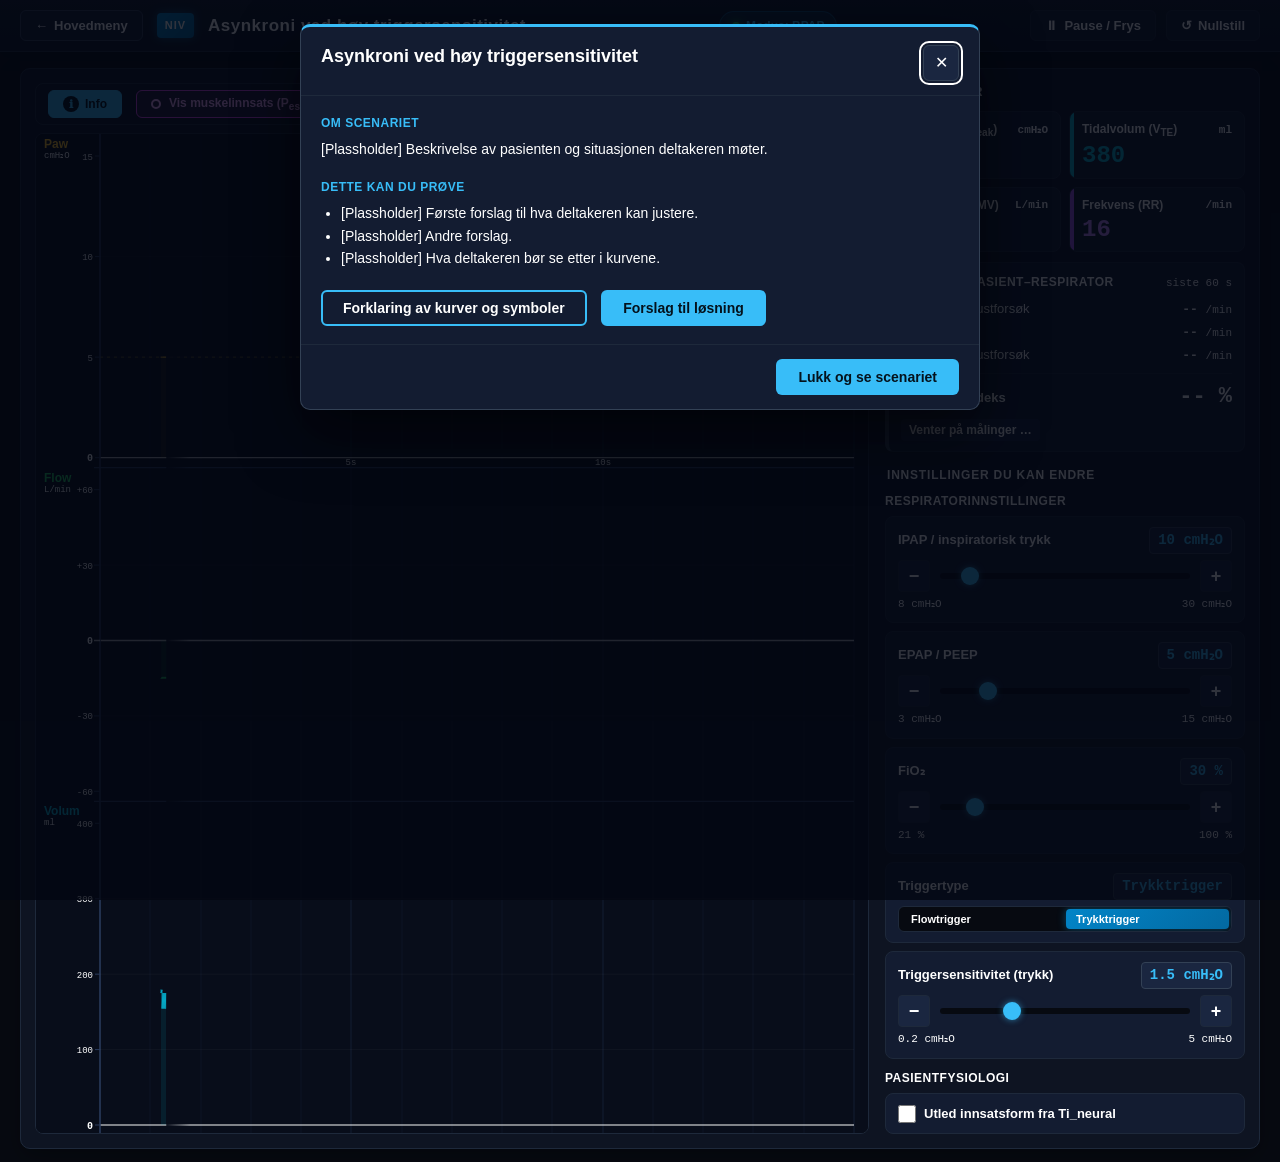
==== commit f3a349fe: "Ny layout for scenario-spilleren og skript for RISE-zip Co-Authored-By: Claude Opus 5.5 (1M context)" ====
--- a/index.html
+++ b/index.html
@@ -10,19 +10,20 @@
         Frittstående mappe: style.css, simulator.js og renderer.js er kopiert
         inn her fra generator-prosjektet, og lenkene under peker lokalt («./»).
     -->
-    <link rel="stylesheet" href="./style.css?v=3.0">
-    <link rel="stylesheet" href="player.css?v=1.0">
+    <link rel="stylesheet" href="./style.css">
+    <link rel="stylesheet" href="player.css">
 </head>
 <body>
 
     <!-- Topp-header og statuslinje -->
     <header class="app-header">
         <div class="brand-section">
+            <!-- Dummy: kobles til hovedmenyen når scenariene bygges inn i hovedprogrammet (se goToMainMenu i app.js) -->
+            <button type="button" id="btnMainMenu" class="btn-header btn-main-menu" title="Gå tilbake til hovedmenyen">
+                <span aria-hidden="true">←</span> <span>Hovedmeny</span>
+            </button>
             <span class="logo-badge">NIV</span>
-            <div>
-                <h1 class="brand-title" id="headerTitle">Respirator Scenario-spiller</h1>
-                <div class="brand-subtitle" id="headerSubtitle">Laster scenario …</div>
-            </div>
+            <h1 class="brand-title" id="headerTitle">Respirator Scenario-spiller</h1>
         </div>
 
         <div class="status-badge-container">
@@ -32,9 +33,6 @@
         </div>
 
         <div class="header-controls">
-            <button id="btnShowFasit" class="btn-header" title="Vis fasit: optimale innstillinger og forventet respons">
-                <span>🔑</span> <span>Vis Fasit</span>
-            </button>
             <button id="btnPause" class="btn-header" title="Pause eller frys simuleringen">
                 <span id="pauseIcon">⏸</span> <span id="pauseText">Pause / Frys</span>
             </button>
@@ -50,7 +48,7 @@
     <!-- Hovedinnhold -->
     <main class="main-content">
 
-        <!-- Seksjon 1: Monitoren (Canvas kurver + Måleverdier) -->
+        <!-- Monitoren: kurver til venstre, sidepanel (måleverdier + innstillinger) til høyre -->
         <section class="monitor-row" aria-label="Ventilatormonitor">
 
             <div class="monitor-left-col">
@@ -61,62 +59,32 @@
 
                 <!-- Monitor-verktøylinje (kun visningsvalg, ingen respiratorinnstillinger) -->
                 <div class="monitor-toolbar">
-                    <div class="toolbar-group">
-                        <span class="toolbar-label">Sveipetid:</span>
-                        <div class="btn-group-pill">
-                            <span class="btn-pill active" title="Sveipetid er låst til 15 sekunder" style="cursor: default;">🔒 15 s</span>
-                        </div>
-                    </div>
-
-                    <div class="toolbar-group">
-                        <span class="toolbar-label">Y-skala:</span>
-                        <div class="btn-group-pill">
-                            <span class="btn-pill active" title="Automatisk skalering med faste minimumsgrenser" style="cursor: default;">🔄 Auto</span>
-                        </div>
-                    </div>
-
-                    <div class="toolbar-group">
-                        <span class="toolbar-label">Kurver:</span>
-                        <label class="toolbar-checkbox-label" title="Vis pasientens sanne lungeflow og lungevolum som stiplede referansekurver">
-                            <input type="checkbox" id="checkShowTrueCurves">
-                            <span>Sanne kurver</span>
-                        </label>
-                        <label class="toolbar-checkbox-label" title="Vis 4. spor med pasientens muskelinnsats / øsofagustrykk (P_es)">
-                            <input type="checkbox" id="checkShowPes">
-                            <span>Vis P<sub>es</sub> / muskelinnsats</span>
-                        </label>
-                    </div>
-                </div>
-
-                <!-- Canvas med kurvene (Paw, Flow, Volum, ev. Pes) -->
+                    <button type="button" id="btnShowInfo" class="btn-info" title="Vis informasjon om scenariet" aria-haspopup="dialog" aria-controls="infoOverlay">
+                        <span aria-hidden="true">ℹ</span> <span>Info</span>
+                    </button>
+
+                    <button type="button" id="btnShowPes" class="btn-pes" aria-pressed="false" title="Vis eller skjul 4. spor med øsofagustrykk (P_es), et mål på pasientens muskelinnsats">
+                        <span class="btn-pes-dot" aria-hidden="true"></span>
+                        <span id="btnShowPesText">Vis muskelinnsats (P<sub>es</sub>)</span>
+                    </button>
+                </div>
+
+                <!-- Canvas med kurvene (Paw, Flow, Volum, Pes) -->
                 <div class="canvas-container">
-                    <canvas id="waveformCanvas"></canvas>
-                </div>
-
-                <!-- Holdmanøvrer (gir Pplat og PEEPtotal i måleverdi-panelet) -->
-                <div class="hold-controls-bar">
-                    <button type="button" class="hold-btn" id="btnInspHold" title="Hold inne for inspiratorisk holdmanøver (platåtrykk)">
-                        <span>⏸️</span> Insp. hold
-                    </button>
-                    <button type="button" class="hold-btn" id="btnExpHold" title="Hold inne for ekspiratorisk holdmanøver (PEEPtotal / auto-PEEP)">
-                        <span>⏸️</span> Eksp. hold
-                    </button>
-                    <span id="holdStatusIndicator">Hold nede knappen for å låse luftveien (maks 5 s)</span>
-                </div>
-            </div>
-
-            <!-- Sidestilt måleverdi-display -->
-            <aside class="readout-panel">
+                    <canvas id="waveformCanvas" role="img" aria-label="Kurver for luftveistrykk, flow, volum og øsofagustrykk"></canvas>
+                </div>
+            </div>
+
+            <aside class="side-panel">
+                <!-- Måleverdier -->
                 <div class="readout-section-header">
-                    <span class="readout-group-title">Målte pasientverdier</span>
-                    <span class="readout-type-badge badge-measured">MÅLT</span>
-                </div>
-
-                <!-- Primære målekort -->
+                    <span class="readout-group-title">Måleverdier</span>
+                </div>
+
                 <div class="primary-metrics-grid">
                     <div class="metric-card pressure-card" id="cardMetricPpeak">
                         <div class="metric-label">
-                            <span>P<sub>peak</sub> (PIP)</span>
+                            <span>Topptrykk (P<sub>peak</sub>)</span>
                             <span class="metric-unit">cmH₂O</span>
                         </div>
                         <div class="metric-value" id="valPpeak">--</div>
@@ -124,7 +92,7 @@
 
                     <div class="metric-card volume-card" id="cardMetricVt">
                         <div class="metric-label">
-                            <span>V<sub>t</sub> (V<sub>TE</sub>)</span>
+                            <span>Tidalvolum (V<sub>TE</sub>)</span>
                             <span class="metric-unit">ml</span>
                         </div>
                         <div class="metric-value" id="valVt">--</div>
@@ -132,7 +100,7 @@
 
                     <div class="metric-card mv-card" id="cardMetricMv">
                         <div class="metric-label">
-                            <span>MV</span>
+                            <span>Minuttvolum (MV)</span>
                             <span class="metric-unit">L/min</span>
                         </div>
                         <div class="metric-value" id="valMv">--</div>
@@ -140,68 +108,43 @@
 
                     <div class="metric-card rr-card" id="cardMetricRR">
                         <div class="metric-label">
-                            <span>RR<sub>tot</sub></span>
+                            <span>Frekvens (RR)</span>
                             <span class="metric-unit">/min</span>
                         </div>
                         <div class="metric-value" id="valRR">--</div>
                     </div>
                 </div>
 
-                <!-- Sekundære utvidede målinger -->
-                <div class="secondary-metrics-panel">
-                    <div class="secondary-panel-header">
-                        <span>Utvidede målinger</span>
-                    </div>
-                    <div class="secondary-grid">
-                        <div class="sub-metric-card" id="cardSecPeep">
-                            <div class="sub-metric-header">
-                                <span class="sub-metric-title" id="titleSecPeep">PEEP / PEEP<sub>i</sub></span>
-                                <span class="sub-metric-unit">cmH₂O</span>
-                            </div>
-                            <div class="sub-metric-val" id="dispPeepPeepi">--</div>
-                            <div class="sub-metric-foot" id="dispPeepTot">PEEP<sub>tot</sub>: --</div>
-                        </div>
-
-                        <div class="sub-metric-card" id="cardSecPplat">
-                            <div class="sub-metric-header">
-                                <span class="sub-metric-title" id="titleSecPplat">P<sub>plat</sub> (Platå)</span>
-                                <span class="sub-metric-unit">cmH₂O</span>
-                            </div>
-                            <div class="sub-metric-val" id="dispPplatSec">--</div>
-                            <div class="sub-metric-foot" id="dispPplatFoot">End-insp. platå</div>
-                        </div>
-
-                        <div class="sub-metric-card" id="cardSecP01">
-                            <div class="sub-metric-header">
-                                <span class="sub-metric-title" id="titleSecP01">P<sub>0.1</sub> (Drive)</span>
-                                <span class="sub-metric-unit">cmH₂O</span>
-                            </div>
-                            <div class="sub-metric-val" id="dispP01Sec">--</div>
-                            <div class="sub-metric-foot" id="dispP01Foot">Respiratorisk drive</div>
-                        </div>
-
-                        <div class="sub-metric-card" id="cardSecLeak">
-                            <div class="sub-metric-header">
-                                <span class="sub-metric-title">Lekkasje</span>
-                                <span class="sub-metric-unit">L/min</span>
-                            </div>
-                            <div class="sub-metric-val" id="dispLeakSec">--</div>
-                            <div class="sub-metric-foot" id="dispLeakStatus">Tett krets</div>
-                        </div>
-                    </div>
-                </div>
+                <!-- Samspill pasient–respirator: pasientens innsatser mot pust respiratoren utløste -->
+                <div class="sync-card" id="syncCard">
+                    <div class="sync-header">
+                        <span class="sync-title">Samspill pasient–respirator</span>
+                        <span class="sync-window">siste 60 s</span>
+                    </div>
+                    <dl class="sync-rows">
+                        <div class="sync-row">
+                            <dt>Pasientens pustforsøk</dt>
+                            <dd><span id="valEfforts">--</span> <span class="sync-unit">/min</span></dd>
+                        </div>
+                        <div class="sync-row">
+                            <dt>Utløste pust</dt>
+                            <dd><span id="valTriggered">--</span> <span class="sync-unit">/min</span></dd>
+                        </div>
+                        <div class="sync-row">
+                            <dt>Mislykkede pustforsøk</dt>
+                            <dd><span id="valMissed">--</span> <span class="sync-unit">/min</span></dd>
+                        </div>
+                    </dl>
+                    <div class="sync-index">
+                        <span class="sync-index-label">Asynkroniindeks</span>
+                        <span class="sync-index-value"><span id="valAsyncIndex">--</span> %</span>
+                    </div>
+                    <div class="sync-status" id="syncStatus">Venter på målinger …</div>
+                </div>
+
+                <!-- Autogenererte kontroller for parameterne forfatteren gjorde justerbare -->
+                <div id="dynamic-controls"></div>
             </aside>
-        </section>
-
-        <!-- Seksjon 2: Scenariet — fylles av app.js fra scenario.json -->
-        <section class="player-row">
-
-            <!-- Tittel, beskrivelse og læringsmål -->
-            <div id="scenario-metadata"></div>
-
-            <!-- Autogenererte kontroller for parameterne forfatteren gjorde justerbare -->
-            <div id="dynamic-controls"></div>
-
         </section>
 
         <!-- Reservevei: brukes bare hvis scenariofilen ikke kunne lastes automatisk -->
@@ -219,6 +162,135 @@
 
     </main>
 
+    <!--
+        Info-dialog: vises når siden åpnes, og igjen via Info-knappen over kurvene.
+        REDIGER INNHOLDET HER. Teksten er plassholder.
+        Bildet legges i mappen «bilder» med navnet under (eller endre src).
+    -->
+    <div id="infoOverlay" class="info-overlay" role="dialog" aria-modal="true" aria-labelledby="infoHeading">
+        <div class="info-modal" id="infoModal">
+            <div class="info-header">
+                <h2 id="infoHeading">Asynkroni ved høy triggersensitivitet</h2>
+                <button type="button" id="btnCloseInfoX" class="info-close-x" aria-label="Lukk informasjon">✕</button>
+            </div>
+
+            <!-- Visning 1: tekst -->
+            <div class="info-body" id="infoTextView">
+                <section class="info-section">
+                    <h3>Om scenariet</h3>
+                    <p>[Plassholder] Beskrivelse av pasienten og situasjonen deltakeren møter.</p>
+                </section>
+
+                <section class="info-section">
+                    <h3>Dette kan du prøve</h3>
+                    <ul>
+                        <li>[Plassholder] Første forslag til hva deltakeren kan justere.</li>
+                        <li>[Plassholder] Andre forslag.</li>
+                        <li>[Plassholder] Hva deltakeren bør se etter i kurvene.</li>
+                    </ul>
+                </section>
+
+                <button type="button" id="btnShowInfoLegend" class="info-legend-btn">Forklaring av kurver og symboler</button>
+                <button type="button" id="btnShowInfoImage" class="info-image-btn">Forslag til løsning</button>
+            </div>
+
+            <!-- Visning 2: bilde -->
+            <div class="info-body info-image-view hidden" id="infoImageView">
+                <button type="button" id="btnInfoBack" class="info-back-btn">← Tilbake til info</button>
+                <figure class="info-figure">
+                    <img id="infoImage" src="bilder/scenario-oversikt.png" alt="Kurver, parametre og innstillinger i scenariet">
+                    <p class="info-image-missing hidden" id="infoImageMissing">
+                        Bildet er ikke lagt inn ennå.<br>Legg det i <code>bilder/scenario-oversikt.png</code>.
+                    </p>
+                </figure>
+            </div>
+
+            <!-- Visning 3: forklaring av kurver, markører og måleverdier -->
+            <div class="info-body info-legend-view hidden" id="infoLegendView">
+                <button type="button" id="btnLegendBack" class="info-back-btn">← Tilbake til info</button>
+
+                <section class="info-section">
+                    <h3>Kurvene</h3>
+                    <dl class="legend-list">
+                        <div class="legend-item">
+                            <dt><span class="legend-swatch" style="background: var(--color-pressure);"></span><span>Paw</span></dt>
+                            <dd>Luftveistrykket målt av respiratoren (cmH₂O). Stiger mot IPAP i inspirasjonen og faller tilbake til EPAP i ekspirasjonen.</dd>
+                        </div>
+                        <div class="legend-item">
+                            <dt><span class="legend-swatch" style="background: var(--color-flow);"></span><span>Flow</span></dt>
+                            <dd>Gasstrømmen inn og ut av pasienten (L/min). Over nullinjen er inspirasjon, under nullinjen er ekspirasjon.</dd>
+                        </div>
+                        <div class="legend-item">
+                            <dt><span class="legend-swatch" style="background: var(--color-volume);"></span><span>Volum</span></dt>
+                            <dd>Volumet som leveres i hvert pust (ml).</dd>
+                        </div>
+                        <div class="legend-item">
+                            <dt><span class="legend-swatch" style="background: #d946ef;"></span><span>P<sub>es</sub></span></dt>
+                            <dd>Øsofagustrykket, et mål på pasientens egen muskelinnsats (cmH₂O). Et utslag nedover betyr at pasienten prøver å puste inn. Vises og skjules med knappen «muskelinnsats» over kurvene.</dd>
+                        </div>
+                    </dl>
+                </section>
+
+                <section class="info-section">
+                    <h3>Markørene nederst i trykkurven</h3>
+                    <dl class="legend-list">
+                        <div class="legend-item">
+                            <dt>
+                                <svg class="legend-marker" viewBox="0 0 16 16" aria-hidden="true"><path d="M8 2 L14 13 L2 13 Z" fill="#d946ef"/></svg>
+                                <span>Utløst pust</span>
+                            </dt>
+                            <dd>Pasienten pustet inn, og respiratoren registrerte forsøket og ga et pust.</dd>
+                        </div>
+                        <div class="legend-item">
+                            <dt>
+                                <svg class="legend-marker" viewBox="0 0 16 16" aria-hidden="true"><path d="M8 2 L14 13 L2 13 Z" fill="none" stroke="#d946ef" stroke-width="1.8" stroke-linejoin="round"/></svg>
+                                <span>Mislykket pustforsøk</span>
+                            </dt>
+                            <dd>Pasienten prøvde å puste inn, men nådde ikke triggerterskelen. Respiratoren ga ikke noe pust.</dd>
+                        </div>
+                        <div class="legend-item">
+                            <dt>
+                                <svg class="legend-marker" viewBox="0 0 16 16" aria-hidden="true"><path d="M8 2 L14 13 L2 13 Z" fill="none" stroke="#d946ef" stroke-width="1.6" stroke-linejoin="round"/><path d="M5.5 6.5 L10.5 11.5 M10.5 6.5 L5.5 11.5" stroke="#d946ef" stroke-width="1.6"/></svg>
+                                <span>Autotrigging</span>
+                            </dt>
+                            <dd>Respiratoren ga et pust uten at pasienten prøvde å puste, for eksempel på grunn av lekkasje eller kardiale oscillasjoner.</dd>
+                        </div>
+                        <div class="legend-item">
+                            <dt>
+                                <svg class="legend-marker" viewBox="0 0 16 16" aria-hidden="true"><rect x="3.5" y="3.5" width="9" height="9" fill="#d946ef"/></svg>
+                                <span>Maskinutløst pust</span>
+                            </dt>
+                            <dd>Backup-pust som respiratoren ga fordi pasienten ikke pustet selv innen tiden.</dd>
+                        </div>
+                    </dl>
+                </section>
+
+                <section class="info-section">
+                    <h3>Samspill pasient–respirator</h3>
+                    <ul>
+                        <li><strong>Pasientens pustforsøk</strong> er alle forsøk pasienten gjorde på å puste inn det siste minuttet.</li>
+                        <li><strong>Utløste pust</strong> er forsøkene respiratoren registrerte og svarte på.</li>
+                        <li><strong>Mislykkede pustforsøk</strong> er forsøkene respiratoren ikke registrerte.</li>
+                        <li><strong>Asynkroniindeksen</strong> er andelen pust og pustforsøk som ikke var i takt med respiratoren. Over 10 % regnes som betydelig asynkroni.</li>
+                    </ul>
+                </section>
+
+                <section class="info-section">
+                    <h3>Knappene</h3>
+                    <ul>
+                        <li><strong>Pause / Frys</strong> stopper kurvene, så du kan studere dem i ro.</li>
+                        <li><strong>Nullstill</strong> setter alle innstillinger tilbake til start.</li>
+                        <li><strong>− / +</strong> ved hver innstilling endrer verdien ett steg om gangen.</li>
+                    </ul>
+                </section>
+            </div>
+
+            <div class="info-footer">
+                <button type="button" id="btnCloseInfo" class="info-close-btn">Lukk og se scenariet</button>
+            </div>
+        </div>
+    </div>
+
     <!-- Fasit-dialog -->
     <div id="fasitOverlay" class="fasit-overlay hidden" role="dialog" aria-modal="true" aria-labelledby="fasitHeading">
         <div class="fasit-modal">
@@ -230,6 +302,16 @@
         </div>
     </div>
 
+    <!-- Varsel: denne delen av kurset må tas på PC (vises på smale skjermer og berøringsenheter) -->
+    <div id="pcNotice" class="pc-notice hidden" role="alertdialog" aria-modal="true" aria-labelledby="pcNoticeHeading" aria-describedby="pcNoticeText">
+        <div class="pc-notice-box">
+            <div class="pc-notice-icon" aria-hidden="true">🖥</div>
+            <h2 id="pcNoticeHeading">Denne delen av kurset må tas på PC</h2>
+            <p id="pcNoticeText">Simuleringen trenger stor skjerm og mus. Åpne kurset på en PC for å gjennomføre scenariet.</p>
+            <button type="button" id="btnPcNoticeDismiss" class="pc-notice-btn">Vis likevel</button>
+        </div>
+    </div>
+
     <!-- Motorene: uforandret fysikk og tegning -->
     <script src="./simulator.js"></script>
     <script src="./renderer.js"></script>
@@ -240,6 +322,6 @@
     -->
     <script src="scenario-data.js" onerror="void 0"></script>
 
-    <script src="app.js?v=1.0"></script>
+    <script src="app.js"></script>
 </body>
 </html>
--- a/player.css
+++ b/player.css
@@ -3,45 +3,149 @@
  * Alle farger hentes fra variablene style.css allerede definerer.
  */
 
+/* ------------------------------------------- Innebygd i iframe (Rise) */
+/* Rise legger siden i en iframe som får høyde etter innholdet. 100vh på body
+   og en kurveflate som vokser med beholderen kan da gi uendelig vekst og
+   kurver som nullstilles; derfor fast høyde og absolutt plassert canvas.
+   Høyden er satt for fire spor (Paw, Flow, Volum, Pes), som vises fra start. */
+body { min-height: 0; }
+
+.canvas-container {
+    flex: none;
+    height: 600px;
+    min-height: 600px;
+}
+
+canvas#waveformCanvas {
+    position: absolute;
+    top: 0;
+    left: 0;
+}
+
+/* ---------------------------------------------------------------- Header */
+.app-header { flex-wrap: wrap; gap: 10px 16px; }
+.brand-section { flex-wrap: wrap; min-width: 0; }
+.header-controls { flex-wrap: wrap; }
+
+.brand-title { font-size: 17px; }
+
+.btn-header { font-size: 13px; padding: 7px 14px; }
+
+.btn-main-menu {
+    border-color: var(--border-highlight);
+    font-weight: 700;
+}
+
+.btn-main-menu:hover { border-color: var(--color-accent); }
+
 /* ---------------------------------------------------------------- Layout */
-.player-row {
-    display: grid;
-    grid-template-columns: minmax(280px, 360px) 1fr;
-    gap: 16px;
+/* Kurvene til venstre, sidepanel (måleverdier + innstillinger) til høyre, så
+   deltakeren ser effekten av en endring uten å rulle. Spilleren er laget for
+   PC; under 900 px (smal Rise-blokk) legges panelet under kurvene. */
+.monitor-row {
+    grid-template-columns: minmax(0, 1fr) minmax(320px, 360px);
     align-items: start;
-    margin-top: 16px;
-}
-
-@media (max-width: 1100px) {
-    .player-row { grid-template-columns: 1fr; }
-}
-
-.hold-controls-bar {
-    display: flex;
+}
+
+.side-panel {
+    display: flex;
+    flex-direction: column;
     gap: 10px;
-    margin-top: 8px;
-    align-items: center;
-    flex-wrap: wrap;
-}
-
-#holdStatusIndicator {
-    font-size: 11px;
-    color: var(--text-dim);
-    font-style: italic;
-}
-
-.secondary-panel-header {
+    min-width: 0;
+}
+
+@media (max-width: 900px) {
+    .monitor-row { grid-template-columns: minmax(0, 1fr); }
+}
+
+/* Større, lettleste etiketter (UU) */
+.readout-group-title { font-size: 12px; }
+.metric-label { font-size: 12px; gap: 6px; }
+.metric-unit { font-size: 11px; }
+.metric-value { font-size: 24px; }
+.slider-limits { font-size: 11px; }
+
+/* --------------------------------------------- Samspill pasient–respirator */
+.sync-card {
+    background: var(--bg-panel);
+    border: 1px solid var(--border-color);
+    border-left: 4px solid var(--border-highlight);
+    border-radius: 8px;
+    padding: 10px 12px;
+    display: flex;
+    flex-direction: column;
+    gap: 6px;
+}
+
+.sync-card.sync-ok { border-left-color: var(--color-success); }
+.sync-card.sync-bad { border-left-color: var(--color-warning); }
+
+.sync-header {
     display: flex;
     justify-content: space-between;
-    align-items: center;
-    margin-bottom: 6px;
-    padding: 0 4px;
-    font-size: 11px;
+    align-items: baseline;
+    gap: 8px;
+}
+
+.sync-title {
+    font-size: 12px;
     font-weight: 700;
     text-transform: uppercase;
     letter-spacing: 0.5px;
-    color: var(--text-dim);
-}
+}
+
+.sync-window {
+    font-size: 11px;
+    font-family: var(--font-mono);
+}
+
+.sync-rows { margin: 0; }
+
+.sync-row {
+    display: flex;
+    justify-content: space-between;
+    align-items: baseline;
+    font-size: 13px;
+    line-height: 1.7;
+}
+
+.sync-row dd {
+    margin: 0;
+    font-family: var(--font-mono);
+    font-weight: 700;
+}
+
+.sync-unit { font-size: 11px; font-weight: 500; }
+
+.sync-index {
+    display: flex;
+    justify-content: space-between;
+    align-items: baseline;
+    border-top: 1px solid var(--border-color);
+    padding-top: 6px;
+}
+
+.sync-index-label { font-size: 13px; font-weight: 700; }
+
+.sync-index-value {
+    font-family: var(--font-mono);
+    font-size: 22px;
+    font-weight: 700;
+}
+
+/* Status med mørk tekst på farget bunn: god kontrast uansett farge */
+.sync-status {
+    align-self: flex-start;
+    font-size: 12px;
+    font-weight: 700;
+    padding: 2px 8px;
+    border-radius: 4px;
+    background: var(--bg-subtle);
+    color: var(--text-main);
+}
+
+.sync-ok .sync-status { background: var(--color-success); color: #04130a; }
+.sync-bad .sync-status { background: var(--color-warning); color: #1a1300; }
 
 /* ------------------------------------------------------ Scenario-metadata */
 .scenario-card { gap: 10px; }
@@ -83,23 +187,48 @@
 }
 
 /* --------------------------------------------- Autogenererte kontroller */
-.controls-heading { margin-bottom: 12px; }
-
-.control-group { margin-bottom: 18px; }
+.controls-heading { margin: 4px 0 8px; }
+
+.control-group { margin-bottom: 10px; }
+.control-group:last-child { margin-bottom: 0; }
 
 .control-group-title {
-    font-size: 11px;
+    font-size: 12px;
     font-weight: 700;
     text-transform: uppercase;
     letter-spacing: 0.5px;
     color: var(--text-dim);
-    margin-bottom: 8px;
-}
-
+    margin-bottom: 6px;
+}
+
+/* Én kolonne i sidepanelet */
 .control-grid {
     display: grid;
-    grid-template-columns: repeat(auto-fit, minmax(260px, 1fr));
-    gap: 12px;
+    grid-template-columns: minmax(0, 1fr);
+    gap: 8px;
+}
+
+.side-panel .control-card { padding: 10px 12px; gap: 6px; }
+.side-panel .slider-wrapper { margin-top: 0; }
+
+/* Større −/+ og glidebryter, lettere å treffe med mus */
+.step-btn {
+    width: 32px;
+    height: 32px;
+    flex: none;
+    font-size: 18px;
+    line-height: 1;
+}
+
+input[type="range"]::-webkit-slider-thumb { width: 18px; height: 18px; }
+input[type="range"]::-moz-range-thumb { width: 18px; height: 18px; }
+
+.step-btn:focus-visible,
+.btn-header:focus-visible,
+input[type="range"]:focus-visible,
+.control-toggle-row input:focus-visible {
+    outline: 2px solid #fff;
+    outline-offset: 2px;
 }
 
 .control-toggle-row,
@@ -107,7 +236,8 @@
     display: inline-flex;
     align-items: center;
     gap: 8px;
-    font-size: 12px;
+    font-size: 13px;
+    font-weight: 600;
     color: var(--text-main);
     cursor: pointer;
 }
@@ -115,14 +245,14 @@
 .control-toggle-row input,
 .control-enable-row input {
     accent-color: var(--color-accent);
-    width: 15px;
-    height: 15px;
+    width: 18px;
+    height: 18px;
     cursor: pointer;
 }
 
 .control-enable-row {
-    font-size: 11px;
-    color: var(--text-dim);
+    font-size: 12px;
+    font-weight: 500;
 }
 
 .control-buttons { width: 100%; }
@@ -154,9 +284,9 @@
     inset: 0;
     background: rgba(3, 7, 18, 0.78);
     display: flex;
-    align-items: center;
+    align-items: flex-start;   /* toppen: iframen kan være høyere enn skjermen */
     justify-content: center;
-    padding: 24px;
+    padding: 24px 16px;
     z-index: 1000;
 }
 
@@ -168,7 +298,7 @@
     border-radius: 10px;
     max-width: 640px;
     width: 100%;
-    max-height: 80vh;
+    max-height: min(80vh, 600px);
     display: flex;
     flex-direction: column;
     box-shadow: 0 24px 60px rgba(0, 0, 0, 0.55);
@@ -238,3 +368,348 @@
     color: var(--text-dim);
     font-style: italic;
 }
+
+/* Toast øverst, der knappene som utløser den står (iframen kan være høyere enn skjermen) */
+.toast-notification {
+    top: 16px;
+    bottom: auto;
+    right: 16px;
+    left: auto;
+    max-width: calc(100% - 32px);
+}
+
+/* -------------------------------------------------------------- Info-dialog */
+/* Info-knappen står først i verktøylinjen over kurvene og skal være lett å finne */
+.btn-info {
+    display: inline-flex;
+    align-items: center;
+    gap: 6px;
+    background: var(--color-accent);
+    color: #04121c;
+    border: 1px solid var(--color-accent);
+    border-radius: 6px;
+    padding: 5px 14px;
+    font-size: 12px;
+    font-weight: 700;
+    cursor: pointer;
+    transition: filter 0.15s ease;
+}
+
+.btn-info:hover { filter: brightness(1.12); }
+
+.btn-info span[aria-hidden] {
+    display: inline-grid;
+    place-items: center;
+    width: 16px;
+    height: 16px;
+    border-radius: 50%;
+    background: #04121c;
+    color: var(--color-accent);
+    font-size: 11px;
+    font-weight: 800;
+    font-style: normal;
+}
+
+.info-overlay {
+    position: fixed;
+    inset: 0;
+    background: rgba(3, 7, 18, 0.82);
+    display: flex;
+    align-items: flex-start;   /* toppen: iframen kan være høyere enn skjermen */
+    justify-content: center;
+    padding: 24px 16px;
+    z-index: 1100;
+}
+
+.info-overlay.hidden,
+.info-body.hidden,
+#infoImage.hidden,
+.info-image-missing.hidden { display: none; }
+
+.info-modal {
+    background: var(--bg-panel);
+    border: 1px solid var(--border-highlight);
+    border-top: 3px solid var(--color-accent);
+    border-radius: 10px;
+    max-width: 680px;
+    width: 100%;
+    max-height: min(85vh, 720px);
+    display: flex;
+    flex-direction: column;
+    box-shadow: 0 24px 60px rgba(0, 0, 0, 0.55);
+}
+
+.info-modal--wide { max-width: 1100px; }
+
+.info-header {
+    display: flex;
+    align-items: flex-start;
+    justify-content: space-between;
+    gap: 12px;
+    padding: 18px 20px 14px;
+    border-bottom: 1px solid var(--border-color);
+}
+
+.info-header h2 {
+    margin: 0;
+    font-size: 18px;
+    line-height: 1.3;
+    color: var(--text-main);
+}
+
+.info-close-x {
+    flex: none;
+    width: 36px;
+    height: 36px;
+    display: grid;
+    place-items: center;
+    background: var(--bg-subtle);
+    border: 1px solid var(--border-highlight);
+    color: var(--text-main);
+    font-size: 16px;
+    line-height: 1;
+    border-radius: 6px;
+    cursor: pointer;
+}
+
+.info-close-x:hover {
+    background: var(--color-danger);
+    border-color: var(--color-danger);
+}
+
+.info-body {
+    padding: 18px 20px;
+    overflow-y: auto;
+    scrollbar-width: thin;
+    scrollbar-color: var(--border-highlight) transparent;
+}
+
+.info-section + .info-section { margin-top: 18px; }
+
+.info-section h3 {
+    margin: 0 0 6px;
+    font-size: 12px;
+    font-weight: 700;
+    text-transform: uppercase;
+    letter-spacing: 0.5px;
+    color: var(--color-accent);
+}
+
+.info-section p,
+.info-section li {
+    font-size: 14px;
+    line-height: 1.6;
+    color: var(--text-main);
+}
+
+.info-section ul { margin: 0; padding-left: 20px; }
+
+.info-back-btn {
+    display: inline-flex;
+    align-items: center;
+    gap: 8px;
+    background: var(--bg-subtle);
+    border: 1px solid var(--border-highlight);
+    color: var(--text-main);
+    border-radius: 6px;
+    padding: 9px 14px;
+    font-size: 13px;
+    font-weight: 600;
+    cursor: pointer;
+}
+
+.info-back-btn:hover { border-color: var(--color-accent); }
+
+.info-figure { margin: 14px 0 0; }
+
+#infoImage {
+    display: block;
+    max-width: 100%;
+    height: auto;
+    margin: 0 auto;
+    border: 1px solid var(--border-color);
+    border-radius: 6px;
+    background: #fff;
+}
+
+.info-image-missing {
+    padding: 40px 16px;
+    text-align: center;
+    font-size: 13px;
+    line-height: 1.6;
+    color: var(--text-main);
+    border: 1px dashed var(--border-highlight);
+    border-radius: 6px;
+}
+
+.info-footer {
+    display: flex;
+    justify-content: flex-end;
+    padding: 14px 20px;
+    border-top: 1px solid var(--border-color);
+}
+
+/* «Forslag til løsning» har samme utseende som «Lukk og se scenariet» */
+.info-image-btn { margin-top: 20px; }
+
+.info-image-btn,
+.info-close-btn {
+    background: var(--color-accent);
+    color: #04121c;
+    border: none;
+    border-radius: 6px;
+    padding: 10px 22px;
+    font-size: 14px;
+    font-weight: 700;
+    cursor: pointer;
+}
+
+.info-image-btn:hover,
+.info-close-btn:hover { filter: brightness(1.12); }
+
+.btn-pes {
+    display: inline-flex;
+    align-items: center;
+    gap: 8px;
+    background: rgba(217, 70, 239, 0.12);
+    color: #f0abfc;
+    border: 1px solid #d946ef;
+    border-radius: 6px;
+    padding: 5px 14px;
+    font-size: 12px;
+    font-weight: 700;
+    cursor: pointer;
+    transition: background 0.15s ease, color 0.15s ease;
+}
+
+.btn-pes:hover { background: rgba(217, 70, 239, 0.25); }
+
+.btn-pes.active {
+    background: #d946ef;
+    color: #1a0420;
+}
+
+.btn-pes-dot {
+    width: 10px;
+    height: 10px;
+    border-radius: 50%;
+    border: 2px solid currentColor;
+}
+
+.btn-pes.active .btn-pes-dot { background: currentColor; }
+
+.btn-pes:focus-visible,
+.btn-info:focus-visible,
+.info-overlay button:focus-visible {
+    outline: 2px solid #fff;
+    outline-offset: 2px;
+}
+
+@media (max-width: 640px) {
+    .info-overlay { padding: 12px; }
+    .info-footer { justify-content: stretch; }
+    .info-close-btn { width: 100%; }
+}
+
+/* ------------------------------------------ Forklaring av kurver og symboler */
+/* Sekundærknapp ved siden av «Forslag til løsning» */
+.info-legend-btn {
+    margin: 20px 10px 0 0;
+    background: transparent;
+    color: var(--text-main);
+    border: 2px solid var(--color-accent);
+    border-radius: 6px;
+    padding: 8px 20px;
+    font-size: 14px;
+    font-weight: 700;
+    cursor: pointer;
+}
+
+.info-legend-btn:hover { background: rgba(56, 189, 248, 0.15); }
+
+.info-legend-view .info-section { margin-top: 18px; }
+
+.legend-list { margin: 0; }
+
+.legend-item + .legend-item { margin-top: 10px; }
+
+.legend-item dt {
+    display: flex;
+    align-items: center;
+    gap: 8px;
+    font-size: 14px;
+    font-weight: 700;
+    color: var(--text-main);
+}
+
+.legend-item dd {
+    margin: 2px 0 0 26px;
+    font-size: 14px;
+    line-height: 1.6;
+    color: var(--text-main);
+}
+
+.legend-swatch {
+    flex: none;
+    width: 18px;
+    height: 4px;
+    border-radius: 2px;
+}
+
+.legend-marker {
+    flex: none;
+    width: 18px;
+    height: 18px;
+}
+
+/* ------------------------------------------------------------ PC-varsel */
+.pc-notice {
+    position: fixed;
+    inset: 0;
+    background: rgba(3, 7, 18, 0.94);
+    display: flex;
+    align-items: flex-start;   /* toppen: iframen kan være høyere enn skjermen */
+    justify-content: center;
+    padding: 32px 16px;
+    z-index: 1300;
+}
+
+.pc-notice.hidden { display: none; }
+
+.pc-notice-box {
+    background: var(--bg-panel);
+    border: 1px solid var(--border-highlight);
+    border-top: 3px solid var(--color-accent);
+    border-radius: 10px;
+    max-width: 420px;
+    width: 100%;
+    padding: 24px 20px;
+    text-align: center;
+}
+
+.pc-notice-icon { font-size: 36px; line-height: 1; }
+
+.pc-notice-box h2 {
+    margin: 12px 0 8px;
+    font-size: 18px;
+    line-height: 1.3;
+}
+
+.pc-notice-box p {
+    font-size: 15px;
+    line-height: 1.6;
+}
+
+.pc-notice-btn {
+    margin-top: 18px;
+    background: transparent;
+    color: var(--text-main);
+    border: 2px solid var(--color-accent);
+    border-radius: 6px;
+    padding: 8px 20px;
+    font-size: 14px;
+    font-weight: 700;
+    cursor: pointer;
+}
+
+.pc-notice-btn:focus-visible { outline: 2px solid #fff; outline-offset: 2px; }
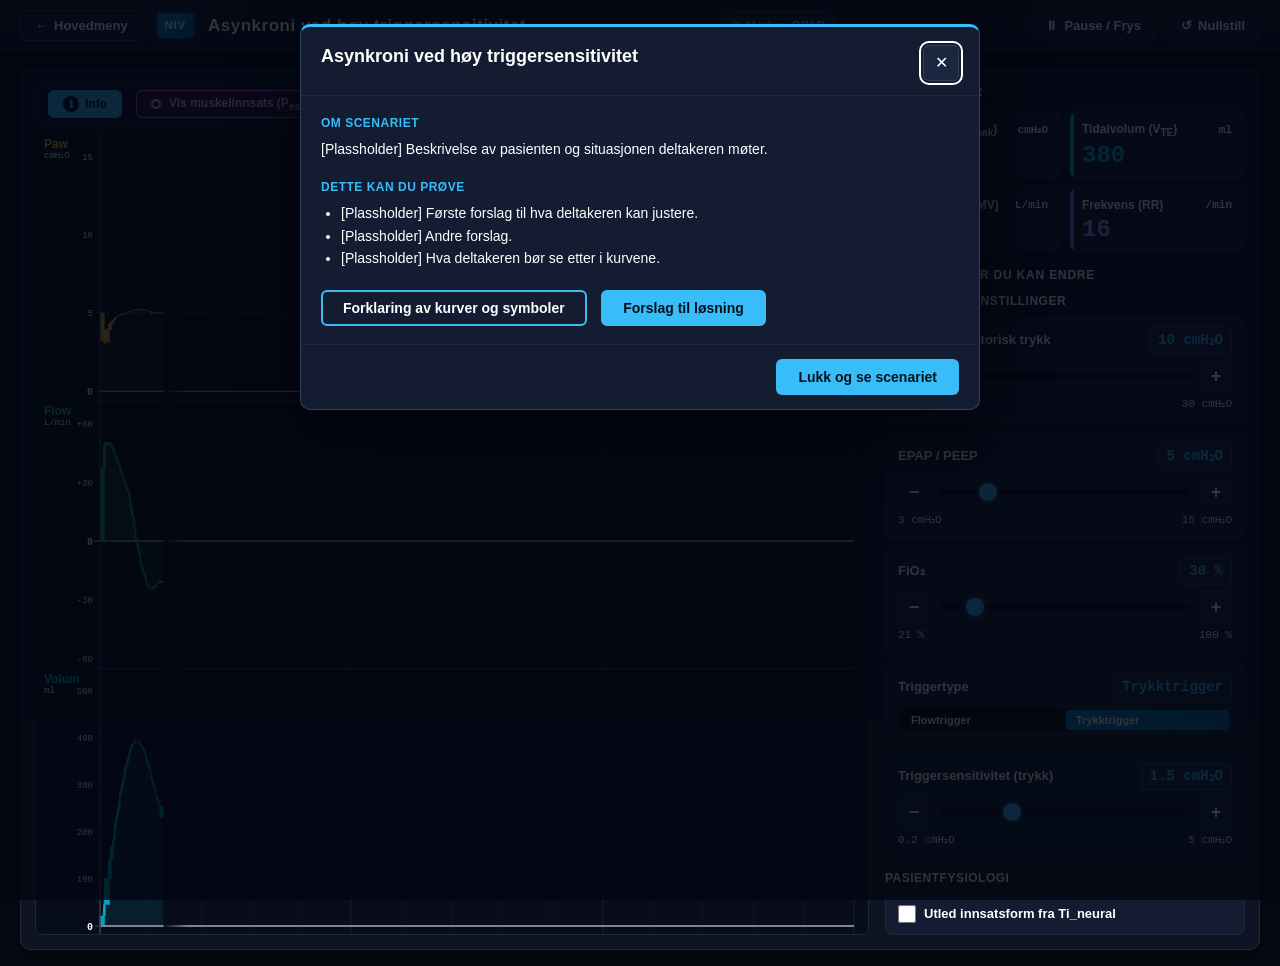
==== commit a4f7da2b: "Samspill pasient-respirator flyttet til knapp ved muskelinnsats Samspillkortet (asynkroniindeks m.m." ====
--- a/index.html
+++ b/index.html
@@ -67,6 +67,40 @@
                         <span class="btn-pes-dot" aria-hidden="true"></span>
                         <span id="btnShowPesText">Vis muskelinnsats (P<sub>es</sub>)</span>
                     </button>
+
+                    <!-- Samspill pasient–respirator: knappen åpner et lite panel med pasientens innsatser mot pust respiratoren utløste -->
+                    <div class="sync-wrap">
+                        <button type="button" id="btnShowSync" class="btn-sync" aria-expanded="false" aria-controls="syncCard" title="Vis samspillet mellom pasient og respirator det siste minuttet">
+                            <span class="btn-sync-dot" aria-hidden="true"></span>
+                            <span>Samspill pasient–respirator</span>
+                        </button>
+                        <div class="sync-card sync-panel hidden" id="syncCard" role="region" aria-label="Samspill pasient–respirator">
+                            <div class="sync-header">
+                                <span class="sync-title">Samspill pasient–respirator</span>
+                                <span class="sync-window">siste 60 s</span>
+                                <button type="button" id="btnCloseSync" class="sync-close" aria-label="Lukk samspill pasient–respirator" title="Lukk">✕</button>
+                            </div>
+                            <dl class="sync-rows">
+                                <div class="sync-row">
+                                    <dt>Pasientens pustforsøk</dt>
+                                    <dd><span id="valEfforts">--</span> <span class="sync-unit">/min</span></dd>
+                                </div>
+                                <div class="sync-row">
+                                    <dt>Utløste pust</dt>
+                                    <dd><span id="valTriggered">--</span> <span class="sync-unit">/min</span></dd>
+                                </div>
+                                <div class="sync-row">
+                                    <dt>Mislykkede pustforsøk</dt>
+                                    <dd><span id="valMissed">--</span> <span class="sync-unit">/min</span></dd>
+                                </div>
+                            </dl>
+                            <div class="sync-index">
+                                <span class="sync-index-label">Asynkroniindeks</span>
+                                <span class="sync-index-value"><span id="valAsyncIndex">--</span> %</span>
+                            </div>
+                            <div class="sync-status" id="syncStatus">Venter på målinger …</div>
+                        </div>
+                    </div>
                 </div>
 
                 <!-- Canvas med kurvene (Paw, Flow, Volum, Pes) -->
@@ -113,33 +147,6 @@
                         </div>
                         <div class="metric-value" id="valRR">--</div>
                     </div>
-                </div>
-
-                <!-- Samspill pasient–respirator: pasientens innsatser mot pust respiratoren utløste -->
-                <div class="sync-card" id="syncCard">
-                    <div class="sync-header">
-                        <span class="sync-title">Samspill pasient–respirator</span>
-                        <span class="sync-window">siste 60 s</span>
-                    </div>
-                    <dl class="sync-rows">
-                        <div class="sync-row">
-                            <dt>Pasientens pustforsøk</dt>
-                            <dd><span id="valEfforts">--</span> <span class="sync-unit">/min</span></dd>
-                        </div>
-                        <div class="sync-row">
-                            <dt>Utløste pust</dt>
-                            <dd><span id="valTriggered">--</span> <span class="sync-unit">/min</span></dd>
-                        </div>
-                        <div class="sync-row">
-                            <dt>Mislykkede pustforsøk</dt>
-                            <dd><span id="valMissed">--</span> <span class="sync-unit">/min</span></dd>
-                        </div>
-                    </dl>
-                    <div class="sync-index">
-                        <span class="sync-index-label">Asynkroniindeks</span>
-                        <span class="sync-index-value"><span id="valAsyncIndex">--</span> %</span>
-                    </div>
-                    <div class="sync-status" id="syncStatus">Venter på målinger …</div>
                 </div>
 
                 <!-- Autogenererte kontroller for parameterne forfatteren gjorde justerbare -->
--- a/player.css
+++ b/player.css
@@ -146,6 +146,77 @@
 
 .sync-ok .sync-status { background: var(--color-success); color: #04130a; }
 .sync-bad .sync-status { background: var(--color-warning); color: #1a1300; }
+
+/* Knappen i verktøylinjen og panelet den åpner over kurvene */
+.sync-wrap { position: relative; }
+
+.btn-sync {
+    display: inline-flex;
+    align-items: center;
+    gap: 8px;
+    background: rgba(56, 189, 248, 0.12);
+    color: var(--text-main);
+    border: 1px solid var(--color-accent);
+    border-radius: 6px;
+    padding: 5px 14px;
+    font-size: 12px;
+    font-weight: 700;
+    cursor: pointer;
+    transition: background 0.15s ease, color 0.15s ease;
+}
+
+.btn-sync:hover { background: rgba(56, 189, 248, 0.25); }
+
+.btn-sync.active {
+    background: var(--color-accent);
+    color: #04121c;
+}
+
+.btn-sync-dot {
+    width: 10px;
+    height: 10px;
+    border-radius: 50%;
+    border: 2px solid currentColor;
+}
+
+.btn-sync.active .btn-sync-dot { background: currentColor; }
+
+.btn-sync:focus-visible,
+.sync-close:focus-visible {
+    outline: 2px solid #fff;
+    outline-offset: 2px;
+}
+
+.sync-panel {
+    position: absolute;
+    top: calc(100% + 8px);
+    left: 0;
+    z-index: 50;
+    width: min(380px, calc(100vw - 48px));
+    box-shadow: 0 12px 32px rgba(0, 0, 0, 0.55);
+}
+
+.sync-panel.hidden { display: none; }
+
+.sync-panel .sync-header { align-items: center; }
+.sync-panel .sync-window { margin-left: auto; white-space: nowrap; }
+
+.sync-close {
+    flex: none;
+    width: 24px;
+    height: 24px;
+    display: grid;
+    place-items: center;
+    background: var(--bg-subtle);
+    border: 1px solid var(--border-highlight);
+    color: var(--text-main);
+    font-size: 12px;
+    line-height: 1;
+    border-radius: 4px;
+    cursor: pointer;
+}
+
+.sync-close:hover { border-color: var(--color-accent); }
 
 /* ------------------------------------------------------ Scenario-metadata */
 .scenario-card { gap: 10px; }
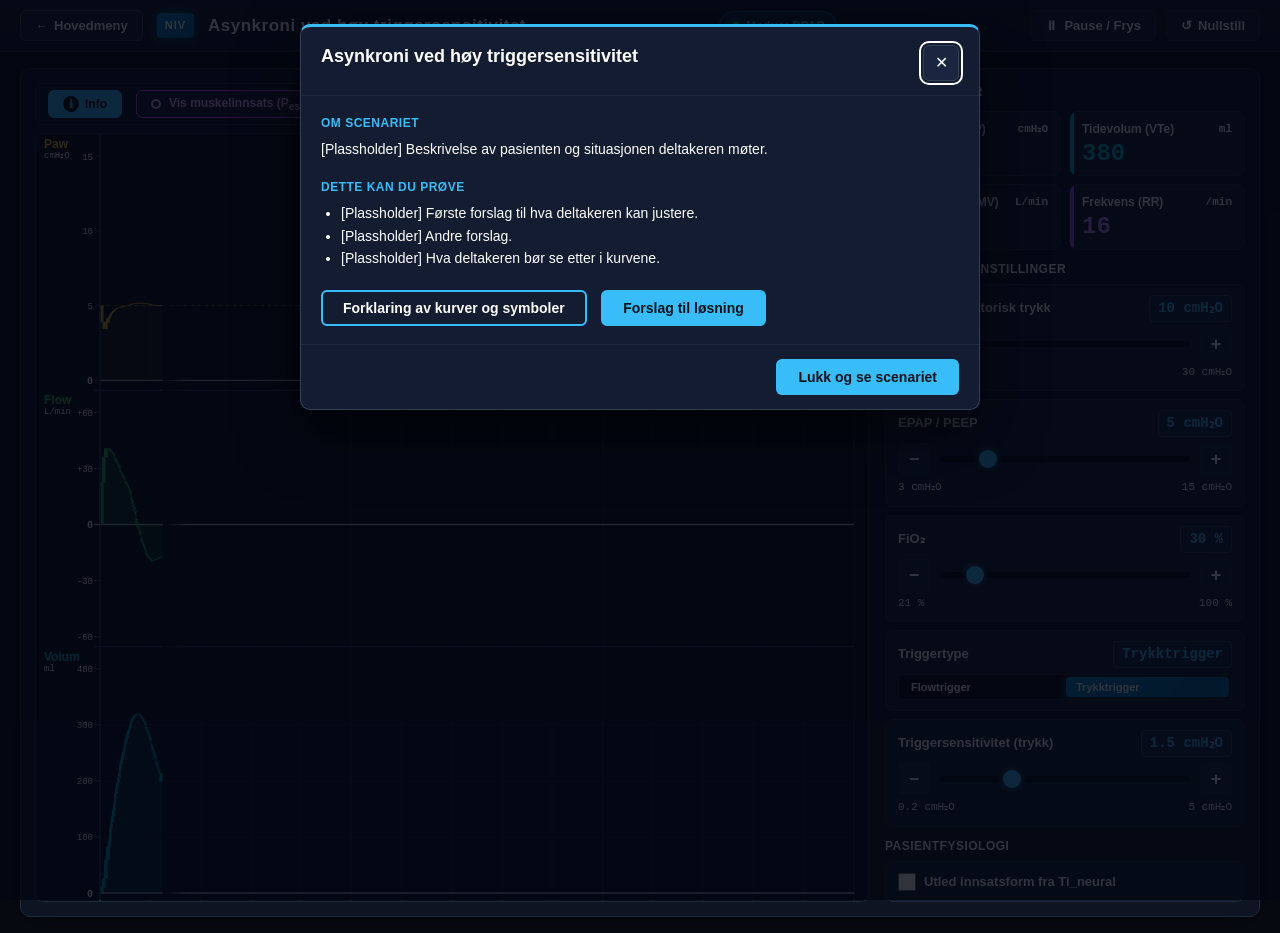
==== commit 378ecc99: "Terminologi: Ppeak → PIP, Tidalvolum → Tidevolum, VTE → VTe Co-Authored-By: Claude Opus 5.5 (1M cont" ====
--- a/index.html
+++ b/index.html
@@ -118,7 +118,7 @@
                 <div class="primary-metrics-grid">
                     <div class="metric-card pressure-card" id="cardMetricPpeak">
                         <div class="metric-label">
-                            <span>Topptrykk (P<sub>peak</sub>)</span>
+                            <span>Topptrykk (PIP)</span>
                             <span class="metric-unit">cmH₂O</span>
                         </div>
                         <div class="metric-value" id="valPpeak">--</div>
@@ -126,7 +126,7 @@
 
                     <div class="metric-card volume-card" id="cardMetricVt">
                         <div class="metric-label">
-                            <span>Tidalvolum (V<sub>TE</sub>)</span>
+                            <span>Tidevolum (VTe)</span>
                             <span class="metric-unit">ml</span>
                         </div>
                         <div class="metric-value" id="valVt">--</div>
